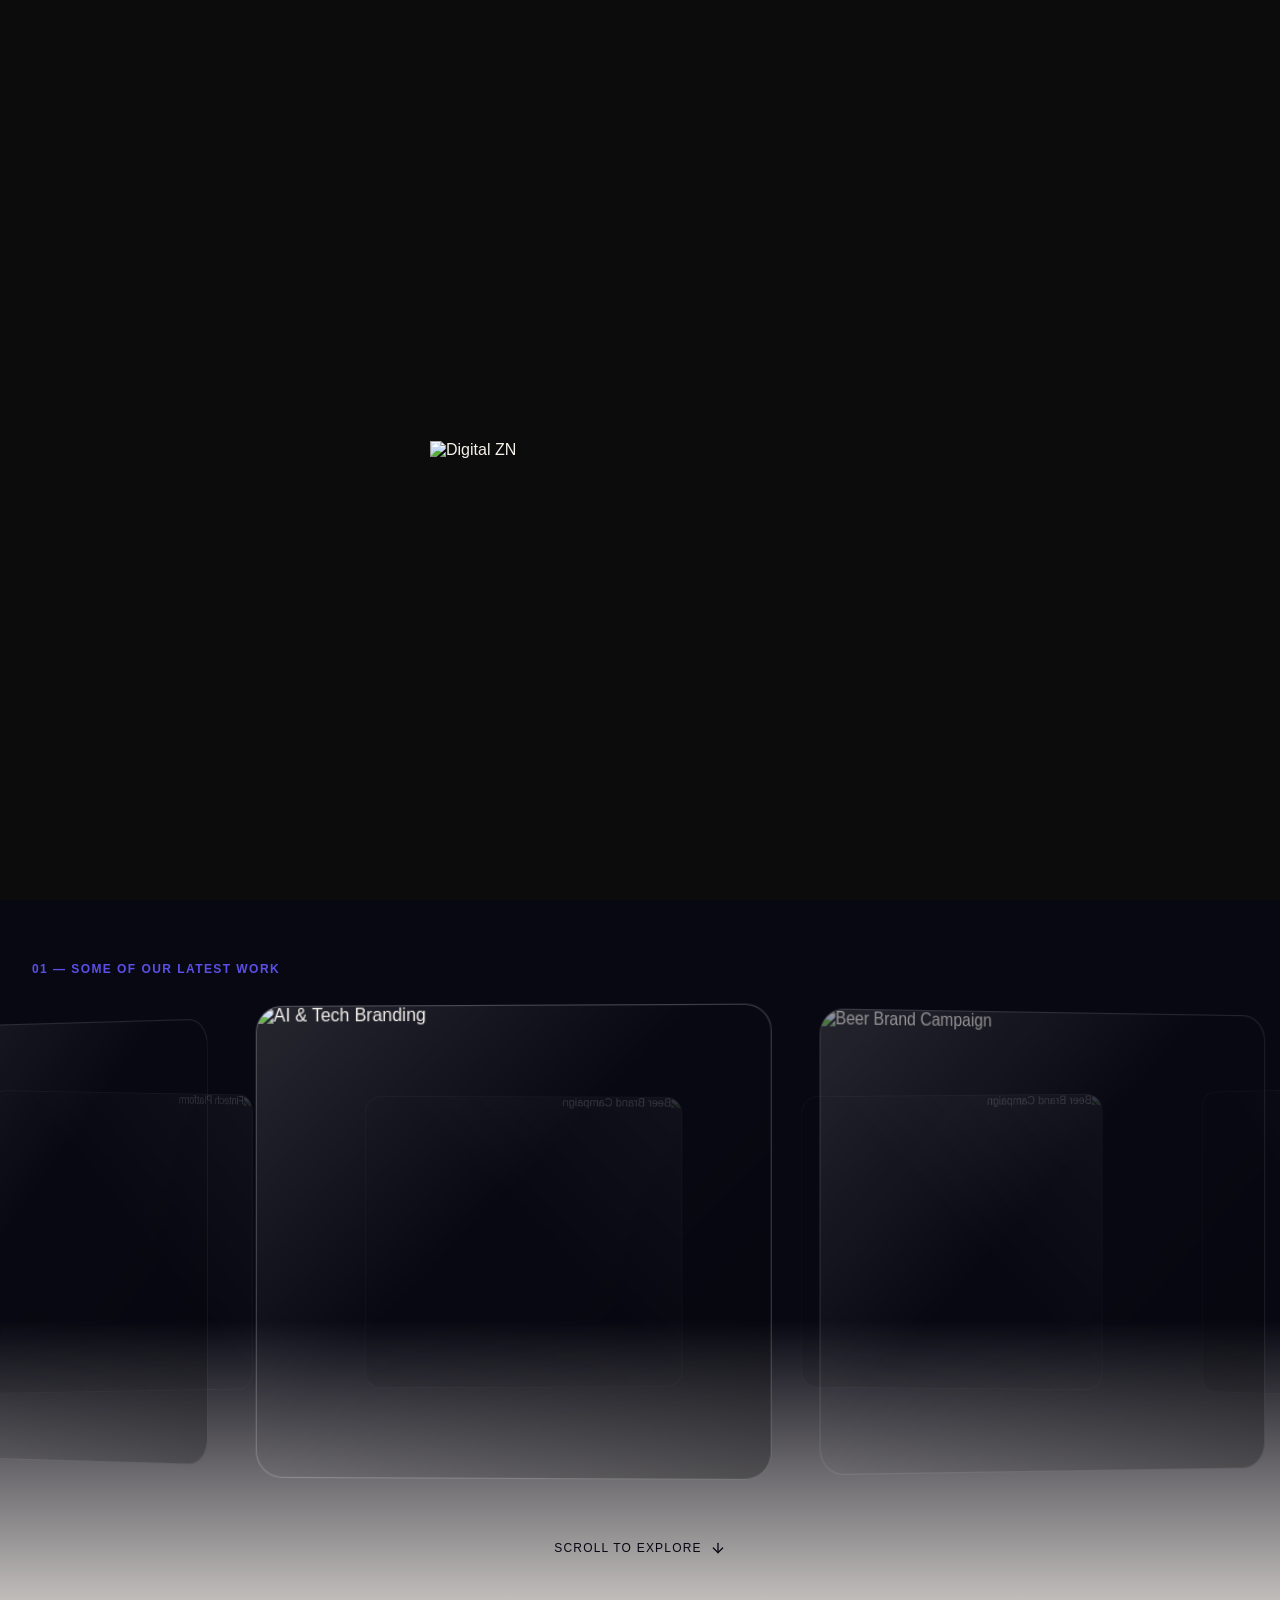
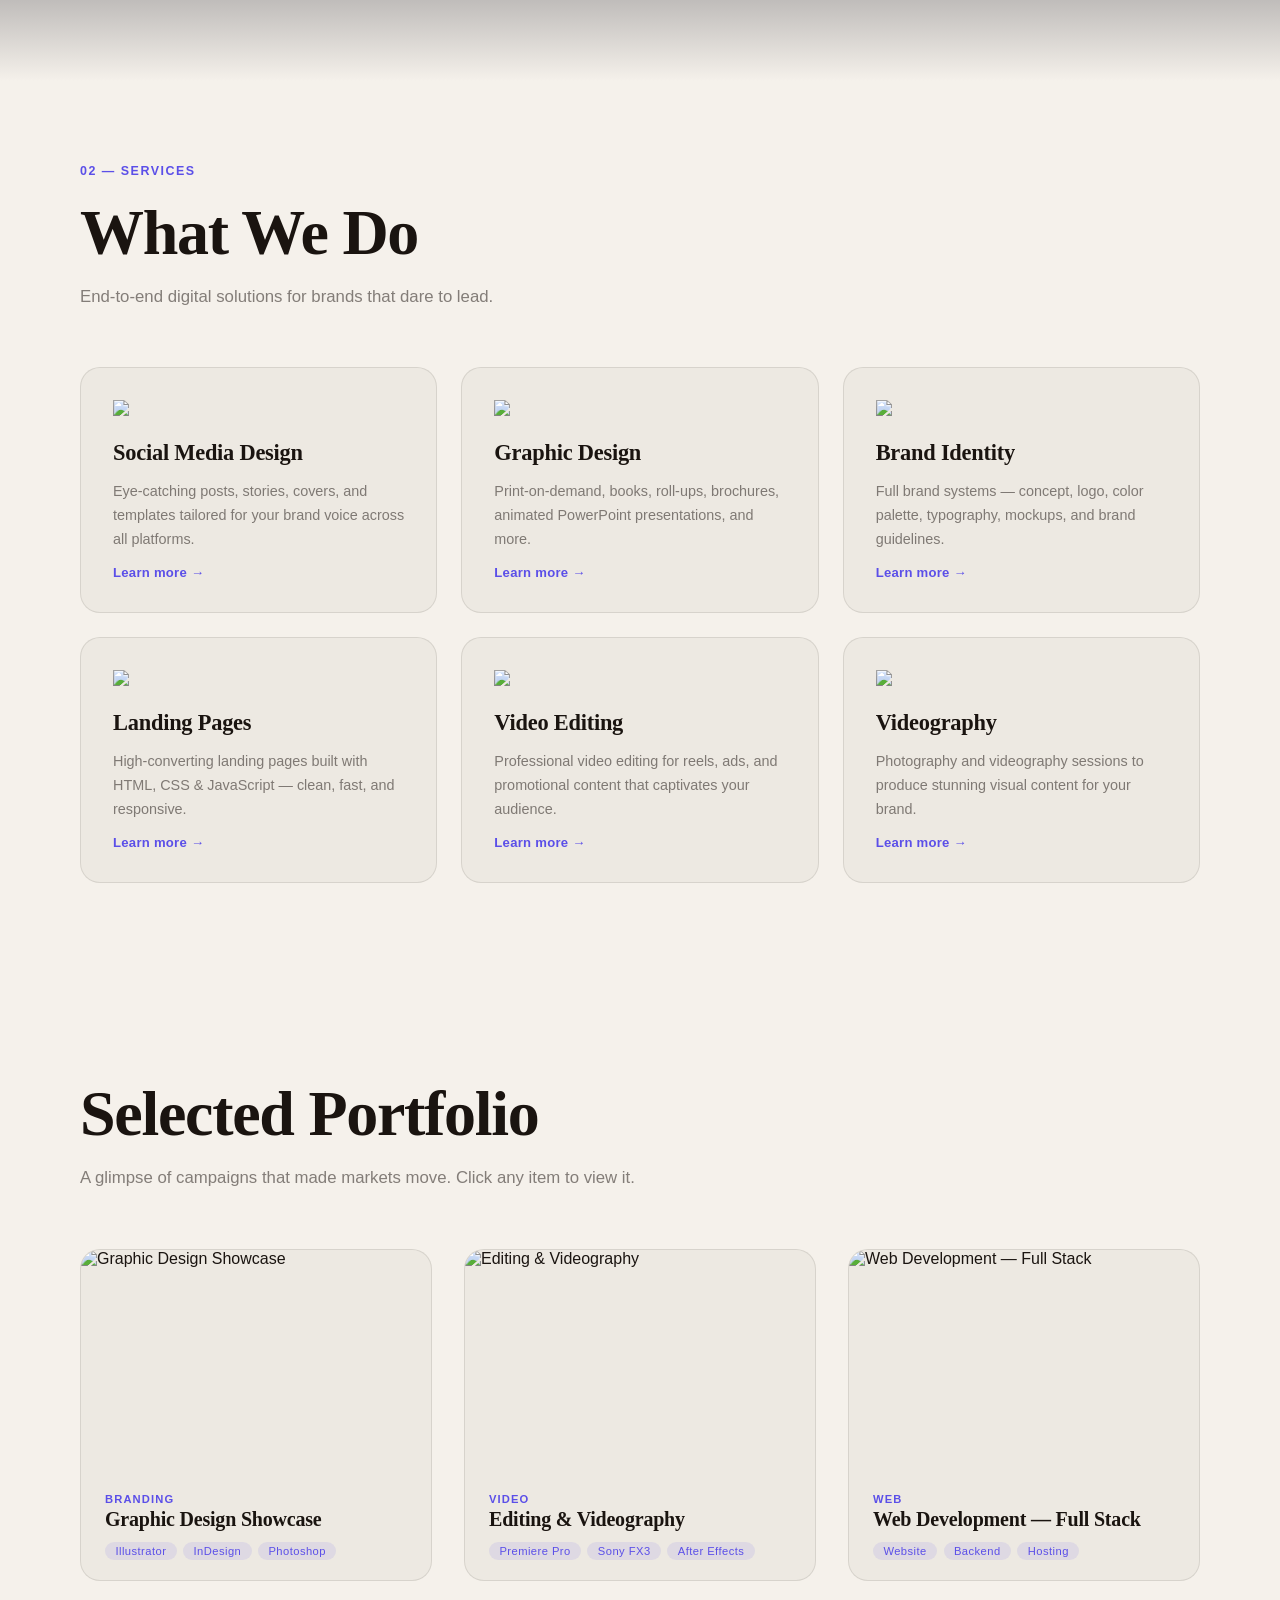
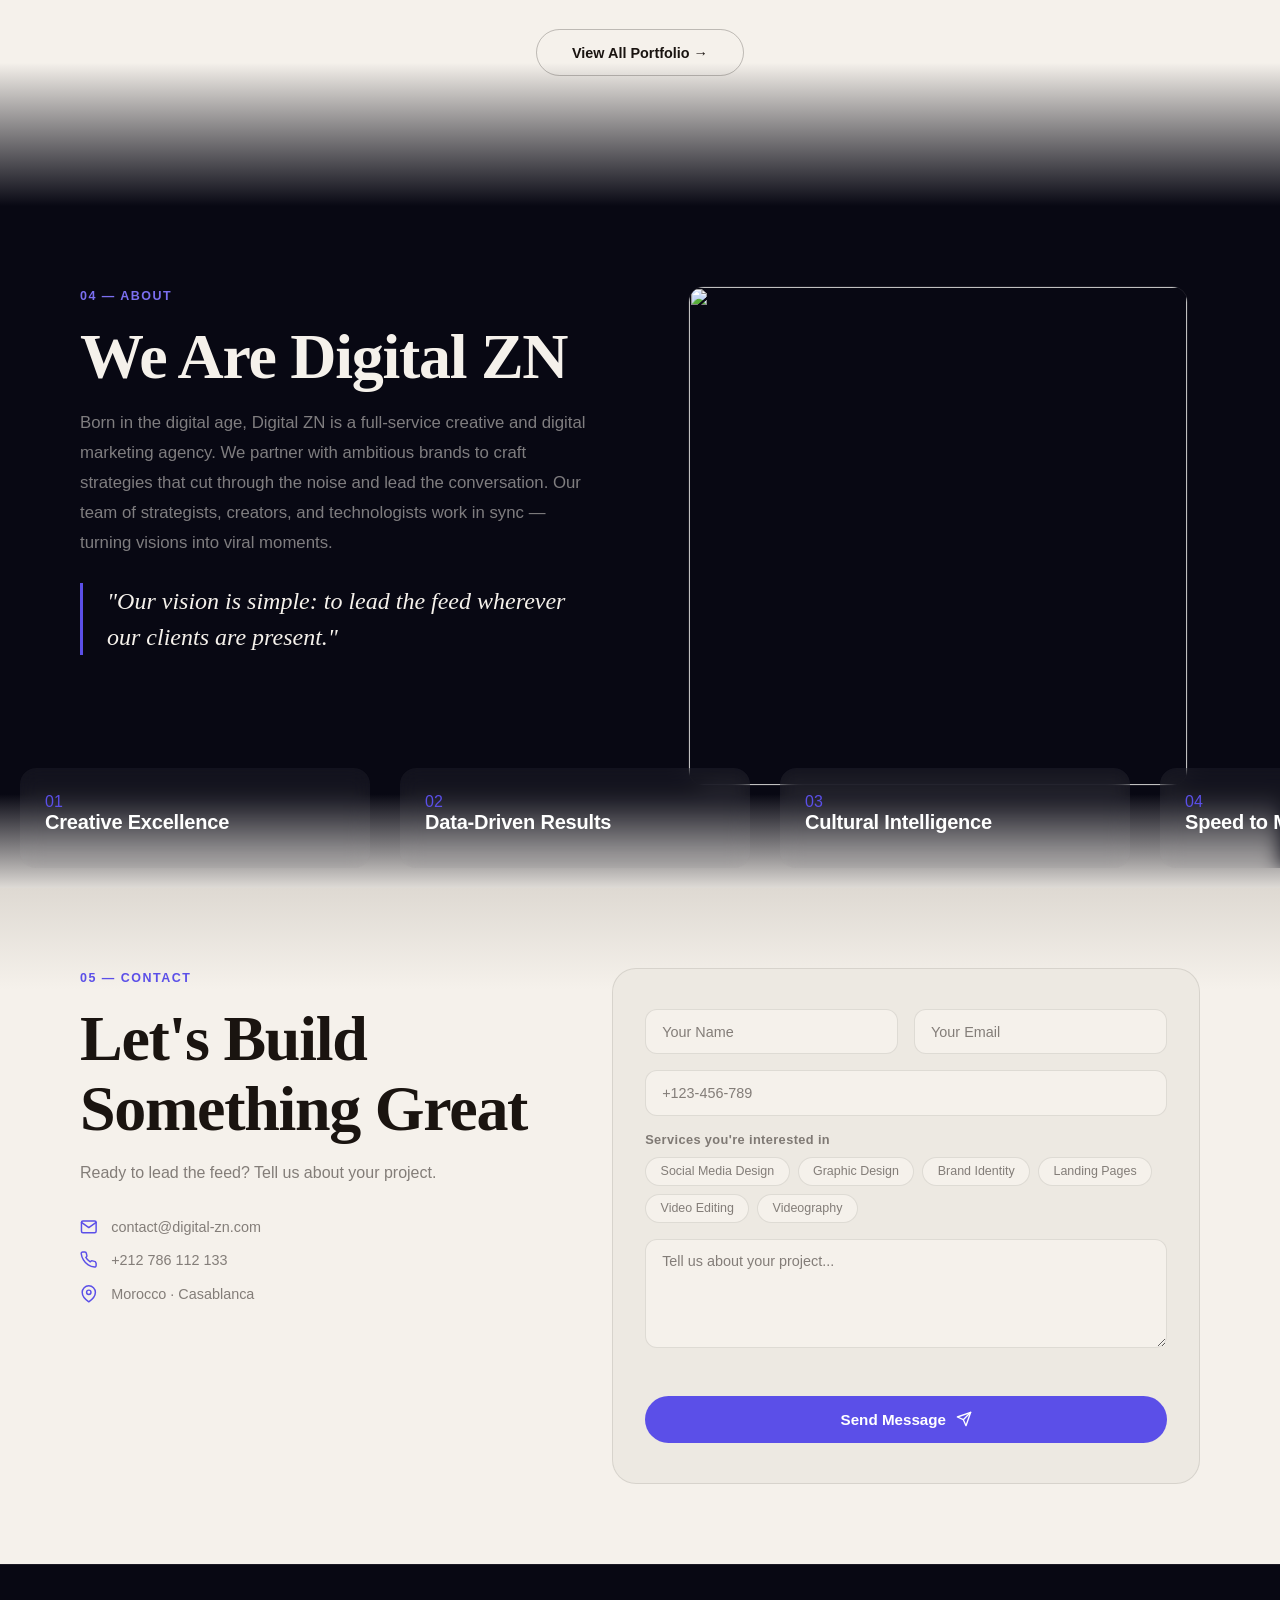
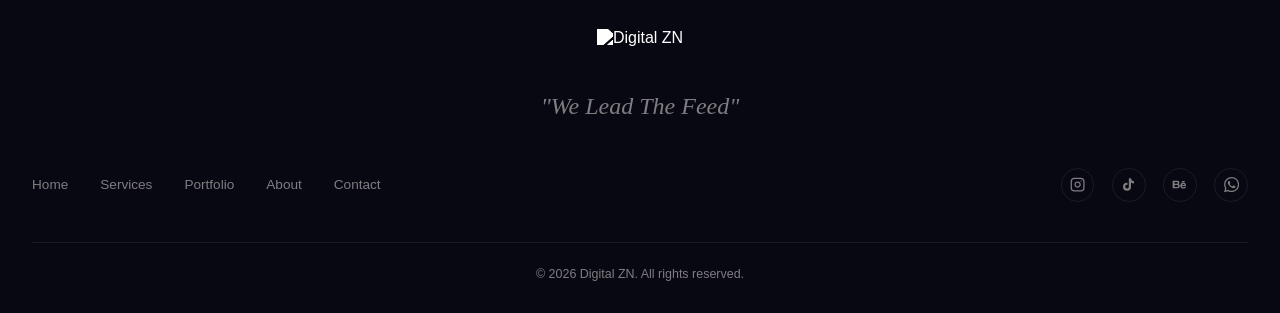
==== old/index.html @ e55b8781 "updateeeeeeeeeeeeeeeeee" ====
<!DOCTYPE html>
<html lang="en" data-theme="dark" dir="ltr">

<head>
  <meta charset="UTF-8" />
  <meta
http-equiv="Content-Security-Policy"
content="
default-src 'self';
img-src 'self' https: data:;
media-src 'self';
style-src 'self' https://fonts.googleapis.com 'unsafe-inline';
font-src 'self' https://fonts.gstatic.com;
script-src 'self' 'unsafe-inline';
connect-src
    'self'
    https://digitalzn-production.up.railway.app
    https://www.digital-zn.com
    https://digital-zn.com
    http://localhost:3000
    http://127.0.0.1:3000;
frame-ancestors 'none';
base-uri 'self';
form-action 'self';
">
  <meta name="viewport" content="width=device-width, initial-scale=1.0" />
  <title>Digital ZN — Digital Marketing Agency</title>
  <meta name="description"
    content="Digital ZN is a full-service digital marketing agency. We craft bold digital experiences that dominate markets and build legacies." />
  <meta property="og:title" content="Digital ZN" />
  <meta property="og:description" content="Digital excellence meets creative power." />
  <link rel="stylesheet" href="style.css" />
  <link rel="preconnect" href="https://fonts.googleapis.com" />
  <link rel="icon" type="image/png" href="assets/logo.png" />
  <link rel="preconnect" href="https://fonts.gstatic.com" crossorigin />
 
</head>
<body>

  <!-- INTRO OVERLAY -->
  <div id="intro-overlay" aria-hidden="true">
    <div class="intro-inner">
      <img src="assets/intro-logo.gif" alt="Digital ZN" class="intro-gif" />
    </div>
  </div>

  <!-- CURSOR GLOW -->
  <div id="cursor-glow" aria-hidden="true"></div>

  <!-- NAVIGATION -->
  <nav class="nav" id="mainNav">
    <div class="nav-inner">
      <a href="#home" class="nav-logo" aria-label="Digital ZN Home">
        <img src="assets/logo.png" alt="Digital ZN" class="nav-logo-img" />
      </a>
      <div class="nav-links" id="navLinks">
        <a href="#home" data-i18n="nav_home" class="nav-link active">Home</a>
        <a href="#services" data-i18n="nav_services" class="nav-link">Services</a>
        <a href="#portfolio" data-i18n="nav_portfolio" class="nav-link">Portfolio</a>
        <a href="#about" data-i18n="nav_about" class="nav-link">About</a>
      </div>
      <div class="nav-controls">
        <div class="lang-switcher" role="group" aria-label="Language">
          <button class="lang-btn active" data-lang="en">EN</button>
          <button class="lang-btn" data-lang="ar">AR</button>
          <button class="lang-btn" data-lang="fr">FR</button>
        </div>
        <a href="#contact" class="nav-cta" data-i18n="nav_cta">Contact</a>
        <button class="hamburger" id="hamburger" aria-label="Open menu">
          <span></span><span></span><span></span>
        </button>
      </div>
    </div>
    <div class="mobile-menu" id="mobileMenu">
      <a href="#home" data-i18n="nav_home" class="mobile-link">Home</a>
      <a href="#services" data-i18n="nav_services" class="mobile-link">Services</a>
      <a href="#portfolio" data-i18n="nav_portfolio" class="mobile-link">Portfolio</a>
      <a href="#about" data-i18n="nav_about" class="mobile-link">About</a>
      <a href="#contact" data-i18n="nav_cta" class="mobile-link mobile-link--cta">Contact</a>
    </div>
  </nav>

  <!-- HERO — WE LEAD THE FEED -->

  <section id="hero" class="section-hero">
    <div class="hero-inner">
      <h1 class="hero-title reveal-up">
        <span data-i18n="hero_t1">WE LEAD</span>
        <em data-i18n="hero_t2">THE FEED</em>
      </h1>
      <p class="hero-sub reveal-up" data-i18n="hero_sub">Creative digital agency based in Morocco. We design, build, and
        film for brands that want to stand out.</p>
      <div class="hero-cta reveal-up">
        <a href="#contact" class="btn-primary" data-i18n="hero_cta1">Start Your Journey</a>
        <a href="#portfolio" class="btn-ghost" data-i18n="hero_cta2">See Our Portfolio</a>
      </div>
    </div>
  </section>

  <!-- SECTION 01 — SHOWCASE (3D Carousel) -->
  <section id="home" class="section-showcase">
    <div class="showcase-label reveal-up" data-i18n="showcase_label">
      <span>01 — Some of our latest work</span>
    </div>
    <div class="carousel-wrapper" id="carouselWrapper">
      <div class="carousel-scene" id="carouselScene"></div>
    </div>
    <div class="scroll-hint reveal-up">
      <span data-i18n="scroll_hint">Scroll to explore</span>
      <svg viewBox="0 0 24 24" fill="none" stroke="currentColor" stroke-width="2" stroke-linecap="round">
        <line x1="12" y1="5" x2="12" y2="19" />
        <polyline points="19 12 12 19 5 12" />
      </svg>
    </div>
  </section>
  <!-- SECTION 02 — SERVICES -->
  <section id="services" class="section-services section-cream">
    <div class="section-inner">
      <div class="section-header">
        <span class="section-label reveal-up" data-i18n="srv_label">02 — Services</span>
        <h2 class="section-title reveal-up" data-i18n="srv_title">What We Do</h2>
        <p class="section-sub reveal-up" data-i18n="srv_sub">End-to-end digital solutions for brands that dare to lead.
        </p>
      </div>
      <div class="services-grid">
        <div class="service-card reveal-up">
          <div class="service-icon"><img src="assets\icons\socual.png"></div>
          <h3 class="service-name" data-i18n="srv1_name">Social Media Design</h3>
          <p class="service-desc" data-i18n="srv1_desc">Eye-catching posts, stories, covers, and templates tailored for
            your brand voice across all platforms.</p>
          <a href="#contact" class="service-link" data-i18n="srv_link">Learn more →</a>
        </div>
        <div class="service-card reveal-up">
          <div class="service-icon"><img src="assets\icons\graphic-01.png"></div>
          <h3 class="service-name" data-i18n="srv2_name">Graphic Design</h3>
          <p class="service-desc" data-i18n="srv2_desc">Print-on-demand, books, roll-ups, brochures, animated PowerPoint
            presentations, and more.</p>
          <a href="#contact" class="service-link" data-i18n="srv_link">Learn more →</a>
        </div>
        <div class="service-card reveal-up">
          <div class="service-icon"><img src="assets\icons\diam-01.png"></div>
          <h3 class="service-name" data-i18n="srv3_name">Brand Identity</h3>
          <p class="service-desc" data-i18n="srv3_desc">Full brand systems — concept, logo, color palette, typography,
            mockups, and brand guidelines.</p>
          <a href="#contact" class="service-link" data-i18n="srv_link">Learn more →</a>
        </div>
        <div class="service-card reveal-up">
          <div class="service-icon"><img src="assets\icons\web-01.png"></div>
          <h3 class="service-name" data-i18n="srv4_name">Landing Pages</h3>
          <p class="service-desc" data-i18n="srv4_desc">High-converting landing pages built with HTML, CSS & JavaScript
            — clean, fast, and responsive.</p>
          <a href="#contact" class="service-link" data-i18n="srv_link">Learn more →</a>
        </div>
        <div class="service-card reveal-up">
          <div class="service-icon"><img src="assets\icons\play-01.png"></div>
          <h3 class="service-name" data-i18n="srv5_name">Video Editing</h3>
          <p class="service-desc" data-i18n="srv5_desc">Professional video editing for reels, ads, and promotional
            content that captivates your audience.</p>
          <a href="#contact" class="service-link" data-i18n="srv_link">Learn more →</a>
        </div>
        <div class="service-card reveal-up">
          <div class="service-icon"><img src="assets\icons\Untitled-1-01.png"></div>
          <h3 class="service-name" data-i18n="srv6_name">Videography</h3>
          <p class="service-desc" data-i18n="srv6_desc">Photography and videography sessions to produce stunning visual
            content for your brand.</p>
          <a href="#contact" class="service-link" data-i18n="srv_link">Learn more →</a>
        </div>
      </div>
    </div>
  </section>

  <!-- SECTION 03 — PORTFOLIO -->
  <section id="portfolio" class="section-portfolio section-cream">
    <div class="section-inner">
      <div class="section-header">
        <span class="section-label reveal-up" data-i18n="pf_label">03 — Portfolio</span>
        <h2 class="section-title reveal-up" data-i18n="pf_title">Selected Portfolio</h2>
        <p class="section-sub reveal-up" data-i18n="pf_sub">A glimpse of campaigns that made markets move.</p>
      </div>
      <div class="portfolio-grid">
        <div class="portfolio-card reveal-up">
          <div class="portfolio-img-wrap">
            <img src="assets/portfolio-brand.png" alt="Graphic Design Showcase" loading="lazy" />
            <div class="portfolio-overlay">
              <span class="portfolio-view" data-i18n="pf_view">View project</span>
              <svg viewBox="0 0 24 24" fill="none" stroke="currentColor" stroke-width="2">
                <path d="M7 17L17 7M17 7H7M17 7v10" />
              </svg>
            </div>
          </div>
          <div class="portfolio-meta">
            <div>
              <span class="portfolio-cat" data-i18n="pf1_cat">Branding</span>
              <h3 class="portfolio-name" data-i18n="pf1_name">Graphic Design Showcase</h3>
            </div>
            <div class="portfolio-tags"><span>Illustrator</span><span>InDesign</span><span>Photoshop</span></div>
          </div>
        </div>
        <div class="portfolio-card reveal-up">
          <div class="portfolio-img-wrap">
            <img src="assets/portfolio-landing.png" alt="Editing & Videography" loading="lazy" />
            <div class="portfolio-overlay">
              <span class="portfolio-view" data-i18n="pf_view">View project</span>
              <svg viewBox="0 0 24 24" fill="none" stroke="currentColor" stroke-width="2">
                <path d="M7 17L17 7M17 7H7M17 7v10" />
              </svg>
            </div>
          </div>
          <div class="portfolio-meta">
            <div>
              <span class="portfolio-cat" data-i18n="pf2_cat">Video</span>
              <h3 class="portfolio-name" data-i18n="pf2_name">Editing &amp; Videography</h3>
            </div>
            <div class="portfolio-tags"><span>Premiere Pro</span><span>Sony FX3</span><span>After Effects</span></div>
          </div>
        </div>
        <div class="portfolio-card reveal-up">
          <div class="portfolio-img-wrap">
            <img src="assets/portfolio-web.png" alt="Web Development — Full Stack" loading="lazy" />
            <div class="portfolio-overlay">
              <span class="portfolio-view" data-i18n="pf_view">View project</span>
              <svg viewBox="0 0 24 24" fill="none" stroke="currentColor" stroke-width="2">
                <path d="M7 17L17 7M17 7H7M17 7v10" />
              </svg>
            </div>
          </div>
          <div class="portfolio-meta">
            <div>
              <span class="portfolio-cat" data-i18n="pf3_cat">Web</span>
              <h3 class="portfolio-name" data-i18n="pf3_name">Web Development — Full Stack</h3>
            </div>
            <div class="portfolio-tags"><span>Website</span><span>Backend</span><span>Hosting</span></div>
          </div>
        </div>
      </div>
      <div class="portfolio-cta reveal-up">
        <a href="#contact" class="btn-outline" data-i18n="pf_all">View All Portfolio →</a>
      </div>
    </div>
  </section>

  <!-- SECTION 04 — ABOUT -->
  <section id="about" class="section-about section-dark">
    <div class="section-inner">
      
      <div class="about-grid">
        <div class="about-left">
          <span class="section-label section-label--light reveal-up" data-i18n="ab_label">04 — About</span>
          <h2 class="section-title section-title--light reveal-up" data-i18n="ab_title">We Are Digital ZN</h2>
          <p class="about-body reveal-up" data-i18n="ab_body">Born in the digital age, Digital ZN is a full-service
            creative and digital marketing agency. We partner with ambitious brands to craft strategies that cut through
            the noise and lead the conversation. Our team of strategists, creators, and technologists work in sync —
            turning visions into viral moments.</p>
          <blockquote class="about-quote reveal-up" data-i18n="ab_quote">"Our vision is simple: to lead the feed
            wherever our clients are present."</blockquote>
        </div>
        
        <div class="about-right">
          <div class="about-visual reveal-up">
            <img src="assets\sehsucht.gif" aria-hidden="false" class="about-gif" />
          </div>
  </section>
      <div class="slider-track">

      <!-- Original Cards -->

      <div class="card">
        <div>
          <span class="pillar-num">01</span>
          <h3>Creative Excellence</h3>
        </div>
      </div>

      <div class="card">
        <div>
          <span class="pillar-num">02</span>
          <h3>Data-Driven Results</h3>
        </div>
      </div>

      <div class="card">
        <div>
          <span class="pillar-num">03</span>
          <h3>Cultural Intelligence</h3>
        </div>
      </div>

      <div class="card">
        <div>
          <span class="pillar-num">04</span>
          <h3>Speed to Market</h3>
        </div>
      </div>

      <!-- Duplicate -->
      <div class="card">
        <div>
          <span class="pillar-num">05</span>
          <h3>Transparent Partnership</h3>
        </div>
      </div>

      <div class="card">
        <div>
          <span class="pillar-num">06</span>
          <h3>Measurable ROI</h3>
        </div>
      </div>

      <div class="card">
        <div>
          <span class="pillar-num">01</span>
          <h3>Creative Excellence</h3>
        </div>
      </div>

      <div class="card">
        <div>
          <span class="pillar-num">02</span>
          <h3>Data-Driven Results</h3>
        </div>
      </div>

    </div>

  <!-- SECTION 05 — CONTACT -->
  <section id="contact" class="section-contact section-cream">
    <div class="section-inner">
      <div class="contact-grid">
        <div class="contact-info">
          <span class="section-label reveal-up" data-i18n="ct_label">05 — Contact</span>
          <h2 class="section-title reveal-up" data-i18n="ct_title">Let's Build Something Great</h2>
          <p class="contact-sub reveal-up" data-i18n="ct_sub">Ready to lead the feed? Tell us about your project.</p>
          <div class="contact-details reveal-up">
            <a href="mailto:contact@digital-zn.com" class="contact-detail">
              <svg viewBox="0 0 24 24" fill="none" stroke="currentColor" stroke-width="2" stroke-linecap="round"
                stroke-linejoin="round">
                <path d="M4 4h16c1.1 0 2 .9 2 2v12c0 1.1-.9 2-2 2H4c-1.1 0-2-.9-2-2V6c0-1.1.9-2 2-2z" />
                <polyline points="22,6 12,13 2,6" />
              </svg>
              <span>contact@digital-zn.com</span>
            </a>
            <a href="tel:+212786112133" class="contact-detail">
              <svg viewBox="0 0 24 24" fill="none" stroke="currentColor" stroke-width="2" stroke-linecap="round"
                stroke-linejoin="round">
                <path
                  d="M22 16.92v3a2 2 0 0 1-2.18 2 19.79 19.79 0 0 1-8.63-3.07A19.5 19.5 0 0 1 4.69 12 19.79 19.79 0 0 1 1.61 3.42 2 2 0 0 1 3.6 1.25h3a2 2 0 0 1 2 1.72 12.84 12.84 0 0 0 .7 2.81 2 2 0 0 1-.45 2.11L7.91 8.81a16 16 0 0 0 6 6l.9-.9a2 2 0 0 1 2.11-.45 12.84 12.84 0 0 0 2.81.7A2 2 0 0 1 21.5 16z" />
              </svg>
              <span>+212 786 112 133</span>
            </a>
            <div class="contact-detail">
              <svg viewBox="0 0 24 24" fill="none" stroke="currentColor" stroke-width="2" stroke-linecap="round"
                stroke-linejoin="round">
                <path d="M21 10c0 7-9 13-9 13S3 17 3 10a9 9 0 0 1 18 0z" />
                <circle cx="12" cy="10" r="3" />
              </svg>
              <span>Morocco · Casablanca</span>
            </div>
          </div>
          <a href="https://wa.me/212786112133" target="_blank" rel="noopener" class="whatsapp-btn reveal-up">
            <svg viewBox="0 0 24 24" fill="currentColor">
              <path
                d="M17.472 14.382c-.297-.149-1.758-.867-2.03-.967-.273-.099-.471-.148-.67.15-.197.297-.767.966-.94 1.164-.173.199-.347.223-.644.075-.297-.15-1.255-.463-2.39-1.475-.883-.788-1.48-1.761-1.653-2.059-.173-.297-.018-.458.13-.606.134-.133.298-.347.446-.52.149-.174.198-.298.298-.497.099-.198.05-.371-.025-.52-.075-.149-.669-1.612-.916-2.207-.242-.579-.487-.5-.669-.51-.173-.008-.371-.01-.57-.01-.198 0-.52.074-.792.372-.272.297-1.04 1.016-1.04 2.479 0 1.462 1.065 2.875 1.213 3.074.149.198 2.096 3.2 5.077 4.487.709.306 1.262.489 1.694.625.712.227 1.36.195 1.871.118.571-.085 1.758-.719 2.006-1.413.248-.694.248-1.289.173-1.413-.074-.124-.272-.198-.57-.347m-5.421 7.403h-.004a9.87 9.87 0 0 1-5.031-1.378l-.361-.214-3.741.982.998-3.648-.235-.374a9.86 9.86 0 0 1-1.51-5.26c.001-5.45 4.436-9.884 9.888-9.884 2.64 0 5.122 1.03 6.988 2.898a9.825 9.825 0 0 1 2.893 6.994c-.003 5.45-4.437 9.884-9.885 9.884m8.413-18.297A11.815 11.815 0 0 0 12.05 0C5.495 0 .16 5.335.157 11.892c0 2.096.547 4.142 1.588 5.945L.057 24l6.305-1.654a11.882 11.882 0 0 0 5.683 1.448h.005c6.554 0 11.89-5.335 11.893-11.893a11.821 11.821 0 0 0-3.48-8.413Z" />
            </svg>
            <span data-i18n="ct_wa">Chat on WhatsApp</span>
          </a>
        </div>
        <div class="contact-form-wrap reveal-up">
          <form class="contact-form" id="contactForm" novalidate>
            <div class="form-row">
              <div class="form-group">
                <input type="text" name="name" id="fieldName" autocomplete="name" required data-i18n-ph="form_name"
                  placeholder="Your Name" />
              </div>
              <div class="form-group">
                <input type="email" name="email" id="fieldEmail" autocomplete="email" required data-i18n-ph="form_email"
                  placeholder="Your Email" />
              </div>
            </div>
            <div class="form-group">
              <input type="tel" name="phone" id="fieldPhone" autocomplete="tel" data-i18n-ph="form_phone"
                placeholder="+123-456-789" />
            </div>
            <div class="form-group">
              <label class="form-label" data-i18n="form_services">Services you're interested in</label>
              <div class="service-chips" id="serviceChips">
                <button type="button" class="chip" data-val="Social Media Design" data-i18n-chip="srv1_name">Social
                  Media Design</button>
                <button type="button" class="chip" data-val="Graphic Design" data-i18n-chip="srv2_name">Graphic
                  Design</button>
                <button type="button" class="chip" data-val="Brand Identity" data-i18n-chip="srv3_name">Brand
                  Identity</button>
                <button type="button" class="chip" data-val="Landing Pages" data-i18n-chip="srv4_name">Landing
                  Pages</button>
                <button type="button" class="chip" data-val="Video Editing" data-i18n-chip="srv5_name">Video
                  Editing</button>
                <button type="button" class="chip" data-val="Videography"
                  data-i18n-chip="srv6_name">Videography</button>
              </div>
            </div>
            <div class="form-group">
              <textarea name="message" id="fieldMessage" rows="5" required data-i18n-ph="form_msg"
                placeholder="Tell us about your project..."></textarea>
            </div>
            <div class="form-error" id="formError" aria-live="polite"></div>
            <button type="submit" class="btn-submit" id="submitBtn">
              <span id="submitLabel" data-i18n="form_send">Send Message</span>
              <svg viewBox="0 0 24 24" fill="none" stroke="currentColor" stroke-width="2" stroke-linecap="round"
                stroke-linejoin="round">
                <line x1="22" y1="2" x2="11" y2="13" />
                <polygon points="22 2 15 22 11 13 2 9 22 2" />
              </svg>
            </button>
          </form>
          <div class="form-success" id="formSuccess" style="display:none">
            <svg viewBox="0 0 24 24" fill="none" stroke="currentColor" stroke-width="2">
              <polyline points="20 6 9 17 4 12" />
            </svg>
            <h3 data-i18n="success_title">Message Sent!</h3>
            <p data-i18n="success_msg">We'll get back to you within 24 hours.</p>
          </div>
        </div>
      </div>
    </div>
  </section>

  <!-- FOOTER -->
  <footer class="footer section-dark">
    <div class="footer-inner">
      <div class="footer-top">
        <a href="#home" class="footer-logo">
          <img src="assets/logo.png" alt="Digital ZN" />
        </a>
        <p class="footer-tagline" data-i18n="footer_tagline">"We Lead The Feed"</p>
      </div>
      <div class="footer-mid">
        <nav class="footer-links" aria-label="Footer navigation">
          <a href="#home" data-i18n="nav_home">Home</a>
          <a href="#services" data-i18n="nav_services">Services</a>
          <a href="#portfolio" data-i18n="nav_portfolio">Portfolio</a>
          <a href="#about" data-i18n="nav_about">About</a>
          <a href="#contact" data-i18n="nav_cta">Contact</a>
        </nav>
        <div class="footer-social">
          <a href="https://www.instagram.com/digital_ma_zn/" target="_blank" rel="noopener" aria-label="Instagram">
            <svg viewBox="0 0 24 24" fill="none" stroke="currentColor" stroke-width="2" stroke-linecap="round"
              stroke-linejoin="round">
              <rect x="2" y="2" width="20" height="20" rx="5" ry="5" />
              <path d="M16 11.37A4 4 0 1 1 12.63 8 4 4 0 0 1 16 11.37z" />
              <line x1="17.5" y1="6.5" x2="17.51" y2="6.5" />
            </svg>
          </a>
          <a href="#" target="_blank" rel="noopener" aria-label="TikTok">
            <svg viewBox="0 0 24 24" fill="currentColor">
              <path
                d="M19.59 6.69a4.83 4.83 0 0 1-3.77-4.25V2h-3.45v13.67a2.89 2.89 0 0 1-2.88 2.5 2.89 2.89 0 0 1-2.89-2.89 2.89 2.89 0 0 1 2.89-2.89c.28 0 .54.04.79.1V9.01a6.33 6.33 0 0 0-.79-.05 6.34 6.34 0 0 0-6.34 6.34 6.34 6.34 0 0 0 6.34 6.34 6.34 6.34 0 0 0 6.33-6.34V8.69a8.18 8.18 0 0 0 4.78 1.52V6.76a4.85 4.85 0 0 1-1.01-.07z" />
            </svg>
          </a>
          <a href="#" target="_blank" rel="noopener" aria-label="Behance">
            <svg viewBox="0 0 24 24" fill="currentColor">
              <path
                d="M7.803 5.731c.589 0 1.119.051 1.605.155.483.103.895.273 1.243.508.343.235.611.547.804.939.187.387.28.858.28 1.405 0 .602-.136 1.106-.41 1.506-.27.4-.677.733-1.215.994.729.21 1.273.578 1.637 1.108.359.525.543 1.155.543 1.887 0 .602-.12 1.125-.358 1.566-.237.44-.559.803-.966 1.089-.405.283-.876.492-1.405.631-.527.135-1.075.205-1.638.205H1V5.731h6.803zm-.351 4.972c.48 0 .878-.114 1.192-.344.31-.229.466-.583.466-1.057 0-.271-.051-.497-.148-.68-.099-.184-.235-.332-.408-.443-.168-.11-.365-.188-.589-.235-.223-.044-.459-.068-.705-.068H3.986v2.827h3.466zm.162 5.239c.267 0 .519-.026.756-.077.238-.05.449-.132.633-.252.183-.118.329-.277.437-.475.107-.194.162-.447.162-.754 0-.598-.169-1.03-.508-1.297-.337-.264-.782-.397-1.334-.397H3.986v3.252h3.628zm8.889-.117c.35.34.854.512 1.514.512.47 0 .876-.117 1.215-.354.338-.235.547-.488.625-.752h2.219c-.355 1.105-.9 1.896-1.636 2.375-.736.477-1.627.716-2.677.716-.726 0-1.381-.114-1.963-.346-.58-.231-1.075-.556-1.483-.977-.405-.42-.716-.921-.931-1.504-.214-.583-.322-1.224-.322-1.921 0-.676.11-1.306.33-1.889.218-.583.533-1.086.941-1.513.408-.424.896-.757 1.467-.996.569-.238 1.198-.357 1.888-.357.772 0 1.447.148 2.027.446.578.297 1.054.699 1.428 1.2.372.499.639 1.073.797 1.716.16.643.213 1.319.155 2.028h-6.62c.033.743.268 1.29.618 1.629l.188.187zm2.77-4.412c-.278-.308-.697-.462-1.26-.462-.369 0-.675.063-.913.189-.239.126-.432.281-.58.462-.146.18-.249.373-.308.576-.059.2-.095.387-.109.556h3.76c-.09-.568-.312-.999-.59-1.321zM15.5 6.5h4.5v1.25h-4.5V6.5z" />
            </svg>
          </a>
          <a href="https://wa.me/212786112133" target="_blank" rel="noopener" aria-label="WhatsApp">
            <svg viewBox="0 0 24 24" fill="currentColor">
              <path
                d="M17.472 14.382c-.297-.149-1.758-.867-2.03-.967-.273-.099-.471-.148-.67.15-.197.297-.767.966-.94 1.164-.173.199-.347.223-.644.075-.297-.15-1.255-.463-2.39-1.475-.883-.788-1.48-1.761-1.653-2.059-.173-.297-.018-.458.13-.606.134-.133.298-.347.446-.52.149-.174.198-.298.298-.497.099-.198.05-.371-.025-.52-.075-.149-.669-1.612-.916-2.207-.242-.579-.487-.5-.669-.51-.173-.008-.371-.01-.57-.01-.198 0-.52.074-.792.372-.272.297-1.04 1.016-1.04 2.479 0 1.462 1.065 2.875 1.213 3.074.149.198 2.096 3.2 5.077 4.487.709.306 1.262.489 1.694.625.712.227 1.36.195 1.871.118.571-.085 1.758-.719 2.006-1.413.248-.694.248-1.289.173-1.413-.074-.124-.272-.198-.57-.347m-5.421 7.403h-.004a9.87 9.87 0 0 1-5.031-1.378l-.361-.214-3.741.982.998-3.648-.235-.374a9.86 9.86 0 0 1-1.51-5.26c.001-5.45 4.436-9.884 9.888-9.884 2.64 0 5.122 1.03 6.988 2.898a9.825 9.825 0 0 1 2.893 6.994c-.003 5.45-4.437 9.884-9.885 9.884m8.413-18.297A11.815 11.815 0 0 0 12.05 0C5.495 0 .16 5.335.157 11.892c0 2.096.547 4.142 1.588 5.945L.057 24l6.305-1.654a11.882 11.882 0 0 0 5.683 1.448h.005c6.554 0 11.89-5.335 11.893-11.893a11.821 11.821 0 0 0-3.48-8.413Z" />
            </svg>
          </a>
        </div>
      </div>
      <div class="footer-bottom">
        <p>&copy; <span id="year"></span> Digital ZN. <span data-i18n="footer_copy">All rights reserved.</span></p>
      </div>
    </div>
  </footer>

  <script src="script.js"></script>
</body>

</html>
---- old/style.css ----
/* ============================================
   CSS CUSTOM PROPERTIES — THEME TOKENS
============================================ */
:root {
  --dark-bg:        #0e0d1a;
  --dark-surface:   #111111;
  --dark-surface-2: #1A1A1A;
  --dark-border:    rgba(245,241,235,0.08);
  --dark-border-h:  rgba(245,241,235,0.2);
  --fg-dark:        #F5F1EB;
  --fg-dark-muted:  rgba(245,241,235,0.5);
  --cream-bg:       #F5F1EB;
  --cream-2:        rgb(237, 233, 226);
  --cream-border:   rgba(26,20,16,0.1);
  --fg-light:       #1A1410;
  --fg-light-muted: rgba(26,20,16,0.52);
  --purple:         #5B4FE8;
  --purple-light:   #7B6FF0;
  --bg-dark-sec:    #080813;
  --bg-cream-sec:   #F5F1EB;
  --text-dark-sec:  #F5F1EB;
  --text-cream-sec: #1A1410;
  --font-heading: 'Jost', sans-serif;
}



/* ============================================
   RESET
============================================ */
* { box-sizing: border-box; } 
*, *::before, *::after { box-sizing: border-box; margin: 0; padding: 0; }
html { scroll-behavior: smooth; font-size: 16px; }
img, video { max-width: 100%; display: block; }
a { text-decoration: none; color: inherit; }
button { font-family: inherit; cursor: pointer; }

body {
  font-family: 'Jost', sans-serif;
  background: var(--bg-dark-sec);
  color: var(--fg-dark);
  overflow-x: hidden;
  -webkit-font-smoothing: antialiased;
  transition: background 0.45s, color 0.45s;
}
h1, h2, h3, h4 {
  font-family: 'Jost', sans-serif;
  font-weight: 800;   /* Jost's heaviest weight, closest to "Heavy" */
  letter-spacing: -0.01em;
}

/* RTL support */
[dir="rtl"] .nav-inner,
[dir="rtl"] .nav-links,
[dir="rtl"] .nav-controls { direction: rtl; }
[dir="rtl"] .hero-title,
[dir="rtl"] .hero-sub,
[dir="rtl"] .section-title,
[dir="rtl"] .section-sub,
[dir="rtl"] .about-body,
[dir="rtl"] .about-quote,
[dir="rtl"] .contact-info { text-align: right; }
[dir="rtl"] .hero-cta { justify-content: center; }
[dir="rtl"] .footer-links,
[dir="rtl"] .footer-social { flex-direction: row-reverse; }
[dir="rtl"] .contact-detail { flex-direction: row-reverse; }
[dir="rtl"] .about-quote {
  border-left: none;
  border-right: 3px solid var(--purple);
  padding-left: 0;
  padding-right: 1.5rem;
}
[dir="rtl"] .nav-link::after { left: auto; right: 0; left: 100%; }
[dir="rtl"] .nav-link:hover::after,
[dir="rtl"] .nav-link.active::after { left: 0; right: 0; }

/* ============================================
   INTRO OVERLAY
============================================ */
#intro-overlay {
  position: fixed; inset: 0; z-index: 9999;
  background: #0C0C0C;
  display: flex; align-items: center; justify-content: center;
  transition: opacity 0.7s ease, visibility 0.7s ease;
}
#intro-overlay.hidden { opacity: 0; visibility: hidden; pointer-events: none; }
.intro-inner { display: flex; align-items: center; justify-content: center; }
.intro-gif { width: min(420px, 80vw); height: auto; }

/* ============================================
   CURSOR GLOW
============================================ */
#cursor-glow {
  position: fixed; width: 400px; height: 400px; border-radius: 50%;
  background: radial-gradient(circle, rgba(91,79,232,0.12) 0%, transparent 70%);
  pointer-events: none; z-index: 0;
  transform: translate(-50%, -50%);
  mix-blend-mode: screen;
  transition: opacity 0.3s;
}

/* ============================================
   NAVIGATION
============================================ */

.nav {
  position: fixed; inset: 0 0 auto 0; z-index: 500;   /* was 2 — too low */
  width: 100%;                 /* explicit safeguard */
  padding: clamp(0.9rem, 2vw, 1.7rem) clamp(1.25rem, 5vw, 5rem);
}

/* Background layer only — blur, gradient, and mask live here,
   completely separate from the nav's actual content */
.nav::before {
  content: '';
  position: absolute; inset: 0;
  z-index: -1;
  pointer-events: none;
  opacity: 0;
  transition: opacity 0.5s ease-in-out;   /* the smooth blur "appearance" you asked for */
  background: linear-gradient(
    to bottom,
    #242431c2 60%,   /* stays solid for most of the section */
    #f5f1eb00 100%   /* fades to transparent at the bottom */
  );
  backdrop-filter: blur(20px);
  -webkit-backdrop-filter: blur(20px);
  mask-image: linear-gradient(to bottom, #242431, transparent);
  -webkit-mask-image: linear-gradient(to bottom, #242431, transparent);
}

.nav.scrolled::before {
  opacity: 1;   /* fades the whole blurred background in smoothly on scroll */
}

.nav-inner {
  position: relative; z-index: 1;   /* sits above ::before, never masked */
  max-width: 1300px; margin: auto;
  display: grid;
  grid-template-columns: 1fr auto 1fr;
  align-items: center;
  gap: 20px;
}
.nav-logo-img {
  height: 47px; width: auto; object-fit: contain;
  filter: brightness(0) invert(1);
  transition: filter 0.35s;
  justify-self: start;
}

.nav-links { display: none; align-items: center; gap: 1.75rem; }
@media (min-width: 900px) { .nav-links { display: flex; } }

.nav-link {
  color: var(--fg-dark-muted); font-size: 0.875rem; font-weight: 500;
  letter-spacing: 0.01em; transition: color 0.2s; position: relative;
}
.nav-link::after {
  content: ''; position: absolute; bottom: -3px; left: 0; right: 100%;
  height: 1px; background: var(--purple); transition: right 0.3s ease;
}
.nav-link:hover, .nav-link.active { color: var(--fg-dark); }
.nav-link:hover::after, .nav-link.active::after { right: 0; }

.nav-controls {
  display: flex; align-items: center; gap: 0.6rem;
  justify-self: end;
}

.lang-switcher {
  display: flex; align-items: center;
  background: var(--dark-surface); border: 1px solid var(--dark-border);
  border-radius: 100px; padding: 0.2rem; gap: 0.1rem;
  transition: border-color 0.3s, background 0.35s;
}
[data-theme="light"] .lang-switcher { background: var(--cream-2); border-color: var(--cream-border); }

.lang-btn {
  background: transparent; border: none; color: var(--fg-dark-muted);
  font-family: 'Space Grotesk', sans-serif; font-size: 0.68rem; font-weight: 700;
  letter-spacing: 0.07em; text-transform: uppercase;
  padding: 0.3rem 0.65rem; border-radius: 100px; cursor: pointer;
  transition: background 0.2s, color 0.2s;
}
.lang-btn:hover { color: var(--fg-dark); }
.lang-btn.active { background: var(--purple); color: #ffffff; }

.theme-toggle {
  width: 2.15rem; height: 2.15rem; border-radius: 50%;
  border: 1px solid var(--dark-border); background: var(--dark-surface);
  color: var(--fg-dark); display: flex; align-items: center; justify-content: center;
  transition: all 0.2s;
}
.theme-toggle:hover { border-color: var(--dark-border-h); background: var(--dark-surface-2); }
.theme-toggle svg { width: 0.95rem; height: 0.95rem; }
[data-theme="light"] .theme-toggle { background: var(--cream-2); border-color: var(--cream-border); color: var(--fg-light); }
.icon-sun  { display: none; }
.icon-moon { display: block; }
[data-theme="light"] .icon-sun  { display: block; }
[data-theme="light"] .icon-moon { display: none; }

.nav-cta {
  display: none; align-items: center;
  background: var(--purple); color: #fff; border-radius: 100px;
  padding: 0.52rem 1.2rem; font-size: 0.8rem; font-weight: 600;
  letter-spacing: 0.02em; transition: background 0.2s, transform 0.2s;
}
.nav-cta:hover { background: var(--purple-light); transform: translateY(-1px); }
@media (min-width: 900px) { .nav-cta { display: inline-flex; } }

.hamburger { display: flex; flex-direction: column; gap: 5px; background: none; border: none; padding: 4px; }
@media (min-width: 900px) { .hamburger { display: none; } }
.hamburger span {
  display: block; width: 22px; height: 2px; background: var(--fg-dark);
  border-radius: 2px; transition: transform 0.3s, opacity 0.3s;
}
.hamburger.open span:nth-child(1) { transform: translateY(7px) rotate(45deg); }
.hamburger.open span:nth-child(2) { opacity: 0; }
.hamburger.open span:nth-child(3) { transform: translateY(-7px) rotate(-45deg); }

.mobile-menu {
  max-height: 0; overflow: hidden;
  display: flex; flex-direction: column;
  transition: max-height 0.4s ease, border-color 0.4s;
  background: var(--dark-bg);
}
.mobile-menu.open {
  border-top-color: var(--dark-border); /* only shows when opened */
}
[data-theme="light"] .mobile-menu { background: var(--cream-bg); border-color: var(--cream-border); }
.mobile-link {
  padding: 1rem 2rem; font-size: 1rem; font-weight: 500;
  color: var(--fg-dark-muted); border-bottom: 1px solid var(--dark-border);
  transition: color 0.2s, background 0.2s;
}
.mobile-link:hover { color: var(--fg-dark); background: var(--dark-surface); }
.mobile-link--cta { color: var(--purple); font-weight: 700; }
[data-theme="light"] .mobile-link { color: var(--fg-light-muted); border-color: var(--cream-border); }
[data-theme="light"] .mobile-link:hover { background: var(--cream-2); color: var(--fg-light); }

/* ============================================
   SECTION BASE
============================================ */
.section-dark  { background: var(--bg-dark-sec); color: var(--text-dark-sec); }
.section-cream { background: var(--bg-cream-sec); color: var(--text-cream-sec); }

.section-inner { max-width: 1280px; margin: 0 auto; padding: 6rem 2rem; }
@media (min-width: 768px) { .section-inner { padding: 8rem 2.5rem; } }

.section-label {
  display: inline-block; font-size: 0.78rem; font-weight: 600;
  letter-spacing: 0.12em; text-transform: uppercase; color: var(--purple); margin-bottom: 1.2rem;
}
.section-label--light { color: var(--purple-light); }

.section-title {
  font-family: 'Cormorant Garamond', Georgia, serif;
  font-size: clamp(2.2rem, 5vw, 4rem); font-weight: 600;
  line-height: 1.08; letter-spacing: -0.02em; margin-bottom: 1rem;
  color: var(--text-cream-sec);
}
.section-title--light { color: var(--text-dark-sec); }

.section-sub {
  font-size: 1.05rem; color: var(--fg-light-muted);
  line-height: 1.7; max-width: 38rem; margin-bottom: 3.5rem;
}
[data-theme="light"] .section-sub { color: var(--fg-dark-muted); }

.section-header { margin-bottom: 3.5rem; }

/* ============================================
   REVEAL ANIMATIONS
============================================ */
.reveal-up {
  opacity: 0; transform: translateY(32px);
  transition: opacity 0.75s cubic-bezier(0.22,1,0.36,1), transform 0.75s cubic-bezier(0.22,1,0.36,1);
}
.reveal-up.visible { opacity: 1; transform: translateY(0); }

/* ============================================
   SECTION 01 — SHOWCASE (3D Carousel)
============================================ */
.section-showcase {
  min-height: 100vh; background: var(--bg-dark-sec);
  display: flex; flex-direction: column; align-items: center; justify-content: center;
  padding-top: 5rem; position: relative; overflow: hidden;
      background: linear-gradient(
    to bottom,
    #080813 0%,
    #080813 60%,   /* stays solid black for most of the section */
    #F5F1EB 100%   /* fades to white right at the bottom */
  );   
}
.showcase-label {
  font-size: 0.75rem; font-weight: 600; letter-spacing: 0.12em; text-transform: uppercase;
  color: var(--purple); margin-bottom: 1rem; align-self: flex-start;
  padding-left: max(2rem, calc(50vw - 640px));
}

.carousel-wrapper {
  position: relative;
  width: 100%;
  height: 500px;
  overflow: hidden;
  perspective: 7000px;
  cursor: grab;
  touch-action: pan-y;
}
.carousel-wrapper.is-dragging {
  cursor: grabbing;
}
.carousel-scene {
  position: relative;
  width: 100%;
  height: 100%;
  transform-style: preserve-3d;
}
.card-wrapper {
  position: absolute;
  top: 50%;
  left: 50%;
  width: 460px;
  aspect-ratio: 11 / 10;
  transform-style: preserve-3d;
  transform-origin: center center;
  transition:
    transform 0.7s cubic-bezier(0.22, 1, 0.36, 1),
    opacity 0.5s ease;
}
.card-inner {
  width: 100%;
  height: 100%;
  overflow: hidden;
  border-radius: 26px;

}
@media (min-width: 640px)  { .card-inner { width: 340px; } }
@media (min-width: 1024px) { .card-inner { width: 460px; } }
[data-theme="light"] .card-inner { background: #fff; border-color: rgba(0,0,0,0.08); }

[data-theme="light"] .card-wrapper.is-active .card-inner { border-color: rgba(0,0,0,0.18); }
.card-inner img {
  width: 100%;
  height: 100%;
  object-fit: cover;
}
.card-wrapper.is-active .card-inner img { opacity: 1; }
.card-wrapper:not(.is-active) .card-inner img { opacity: 0.6; }
.card-wrapper.is-active .card-inner:hover img { transform: scale(1.04); }
.card-gloss {
  position: absolute; inset: 0; pointer-events: none; z-index: 2; border-radius: 1.5rem;
  background: linear-gradient(135deg, rgba(255,255,255,0.12) 0%, transparent 45%, rgba(0,0,0,0.3) 100%);
}
.card-ring {
  position: absolute; inset: 0; pointer-events: none; z-index: 3; border-radius: 1.5rem;
  box-shadow: inset 0 0 0 1px rgba(255,255,255,0.12);
}
.card-wrapper.is-active .card-ring { box-shadow: inset 0 0 0 1px rgba(255,255,255,0.22); }

.scroll-hint {
  display: flex; align-items: center; gap: 0.5rem;
  font-size: 0.75rem; letter-spacing: 0.1em; text-transform: uppercase;
  color: var(--bg-dark-sec); margin-top: 3rem; margin-bottom: 1.5rem;
}
.scroll-hint svg { width: 1rem; height: 1rem; animation: bounceDown 1.8s ease-in-out infinite; }
@keyframes bounceDown {
  0%,100% { transform: translateY(0); } 50% { transform: translateY(5px); }
}

/* ============================================
   HERO SECTION
============================================ */
.section-hero {
  background: var(--bg-dark-sec); color: var(--text-dark-sec);
  padding: 13rem 2rem 5rem;
}
.hero-inner { max-width: 900px; margin: 0 auto 4rem; text-align: center; }
.hero-badge {
  display: inline-block; font-size: 0.75rem; font-weight: 600;
  letter-spacing: 0.12em; text-transform: uppercase; color: var(--purple-light);
  border: 1px solid var(--purple); border-radius: 100px;
  padding: 0.35rem 1rem; margin-bottom: 1.75rem;
}
.hero-title {
  font-family: 'Jost', sans-serif;
  font-size: clamp(3.5rem, 10vw, 8rem); font-weight: 600;
  line-height: 1.0; letter-spacing: -0.03em; margin-bottom: 1.5rem;
  color: var(--text-dark-sec);
}
.hero-title em {display: block; color: var(--purple-light); }
.hero-sub {
  font-size: 1.1rem; color: var(--fg-dark-muted); line-height: 1.75;
  max-width: 36rem; margin: 0 auto 2.5rem;
}
.hero-cta { display: flex; gap: 0.85rem; justify-content: center; flex-wrap: wrap; }

.btn-primary {
  background: var(--purple); color: #fff; border: none; border-radius: 100px;
  padding: 0.9rem 2.2rem; font-family: 'Space Grotesk', sans-serif;
  font-size: 0.95rem; font-weight: 600; transition: background 0.2s, transform 0.2s; display: inline-block;
}
.btn-primary:hover { background: var(--purple-light); transform: translateY(-2px); }

.btn-ghost {
  background: transparent; color: var(--fg-dark);
  border: 1px solid var(--dark-border-h); border-radius: 100px;
  padding: 0.9rem 2.2rem; font-family: 'Space Grotesk', sans-serif;
  font-size: 0.95rem; font-weight: 500; transition: all 0.2s; display: inline-block;
}
.btn-ghost:hover { background: var(--dark-surface); transform: translateY(-2px); }
[data-theme="light"] .btn-ghost { color: var(--fg-light); border-color: rgba(20,18,27,0.3); }
[data-theme="light"] .btn-ghost:hover { background: var(--cream-2); }

.hero-reel {
  max-width: 1100px; margin: 0 auto;
  border-radius: 1.5rem; overflow: hidden; position: relative;
  border: 1px solid var(--dark-border);
  box-shadow: 0 40px 100px rgba(0,0,0,0.5);
  background: #000; cursor: pointer;
}
[data-theme="light"] .hero-reel { border-color: var(--cream-border); box-shadow: 0 20px 60px rgba(0,0,0,0.15); }
.reel-video { width: 100%; aspect-ratio: 16/9; object-fit: cover; display: block; opacity: 0.85; transition: opacity 0.3s; }
.hero-reel:hover .reel-video { opacity: 1; }
.reel-overlay { position: absolute; bottom: 1.5rem; left: 1.5rem; display: flex; align-items: center; gap: 0.75rem; }
.reel-play-btn {
  width: 2.75rem; height: 2.75rem; border-radius: 50%;
  background: rgba(255,255,255,0.15); backdrop-filter: blur(8px);
  border: 1px solid rgba(255,255,255,0.25); color: #fff;
  display: flex; align-items: center; justify-content: center; transition: background 0.2s;
}
.reel-play-btn:hover { background: rgba(255,255,255,0.25); }
.reel-play-btn svg { width: 0.9rem; height: 0.9rem; }
.reel-label { font-size: 0.8rem; font-weight: 500; letter-spacing: 0.05em; color: rgba(255,255,255,0.75); }



/* ============================================
   SERVICES
============================================ */
.section-inner{
  padding:80px;
}
.services-grid {
  display: grid;
  grid-template-columns: repeat(auto-fill, minmax(min(100%, 320px), 1fr));
  gap: 1.5rem;
}
.service-card {
  background: var(--cream-2); border: 1px solid var(--cream-border);
  border-radius: 1.25rem; padding: 2rem;
  transition: background 0.25s, border-color 0.25s, transform 0.25s, box-shadow 0.25s;
  display: flex; flex-direction: column; gap: 0.85rem;
}
[data-theme="light"] .service-card { background: var(--cream-2); border-color: rgba(20,18,27,0.08); }
.service-card:hover {
  background: #EDE9E2; border-color: var(--purple);
  transform: translateY(-4px); box-shadow: 0 16px 40px rgba(91,79,232,0.1);
}
[data-theme="light"] .service-card:hover { background: #EDE8FB; }
.service-icon { font-size: 1.6rem; width: 26px;height: 26px; }
.service-name {
  font-family: 'Cormorant Garamond', serif; font-size: 1.4rem; font-weight: 600;
  color: var(--fg-light); line-height: 1.2;
}
.service-desc { font-size: 0.9rem; color: var(--fg-light-muted); line-height: 1.65; flex: 1; }
.service-link {
  font-size: 0.82rem; font-weight: 600; color: var(--purple);
  letter-spacing: 0.02em; margin-top: auto; transition: opacity 0.2s;
}
.service-link:hover { opacity: 0.75; }

/* ============================================
   PORTFOLIO
============================================ */
.section-portfolio{
  background:
   linear-gradient(
    to bottom,
    #F5F1EB 83%,   /* stays solid black for most of the section */
    #080813 100%   /* fades to white right at the bottom */
  );
  padding-bottom:50px ;
}
.portfolio-grid {
  display: grid;
  grid-template-columns: repeat(auto-fill, minmax(min(100%, 350px), 1fr));
  gap: 2rem;
}
.portfolio-card {
  border-radius: 1.25rem; overflow: hidden;
  border: 1px solid var(--cream-border); background: var(--cream-2);
  transition: transform 0.3s, box-shadow 0.3s; cursor: pointer;
}
[data-theme="light"] .portfolio-card { background: #fff; }
.portfolio-card:hover { transform: translateY(-6px); box-shadow: 0 24px 60px rgba(91,79,232,0.12); }
.portfolio-img-wrap { position: relative; overflow: hidden; aspect-ratio: 16/10; }
.portfolio-img-wrap img { width: 100%; height: 100%; object-fit: cover; object-position: top; transition: transform 0.55s ease; }
.portfolio-card:hover .portfolio-img-wrap img { transform: scale(1.06); }
.portfolio-overlay {
  position: absolute; inset: 0; background: rgba(91,79,232,0.88);
  display: flex; align-items: center; justify-content: center; gap: 0.5rem;
  color: #fff; opacity: 0; transition: opacity 0.3s;
}
.portfolio-card:hover .portfolio-overlay { opacity: 1; }
.portfolio-overlay svg { width: 1.1rem; height: 1.1rem; }
.portfolio-view { font-size: 0.85rem; font-weight: 700; letter-spacing: 0.06em; text-transform: uppercase; }
.portfolio-meta { padding: 1.25rem 1.5rem; display: flex; flex-direction: column; gap: 0.65rem; }
.portfolio-cat { font-size: 0.7rem; font-weight: 700; letter-spacing: 0.1em; text-transform: uppercase; color: var(--purple); }
.portfolio-name {
  font-family: 'Cormorant Garamond', serif; font-size: 1.25rem; font-weight: 600;
  color: var(--fg-light); line-height: 1.25;
}
.portfolio-tags { display: flex; flex-wrap: wrap; gap: 0.4rem; }
.portfolio-tags span {
  font-size: 0.7rem; font-weight: 500; letter-spacing: 0.04em;
  background: rgba(91,79,232,0.1); color: var(--purple); padding: 0.2rem 0.65rem; border-radius: 100px;
}
.portfolio-cta { text-align: center; margin-top: 3rem; }
.btn-outline {
  display: inline-block; border: 1px solid rgba(26,20,16,0.25); color: var(--fg-light);
  border-radius: 100px; padding: 0.9rem 2.2rem; font-size: 0.9rem; font-weight: 600; transition: all 0.2s;
}
.btn-outline:hover { background: var(--purple); color: #fff; border-color: var(--purple); transform: translateY(-2px); }
[data-theme="light"] .btn-outline { border-color: rgba(20,18,27,0.2); color: var(--fg-light); }

/* ============================================
   ABOUT
============================================ */
.section-about{margin-bottom:-150px;    background: linear-gradient(
    to bottom,
    #080813 85%,   /* stays solid black for most of the section */
    #F5F1EB 100%   /* fades to white right at the bottom */
  );   }
.about-grid { display: grid; grid-template-columns: 1fr; gap: 4rem;
} 
@media (min-width: 900px) { .about-grid { grid-template-columns: 1fr 1fr; align-items: start; gap: 6rem; }  }
.about-body { font-size: 1.05rem; line-height: 1.8; color: var(--fg-dark-muted); margin-bottom: 0.5rem; }
.about-quote {
  font-family: 'Cormorant Garamond', serif; font-size: 1.5rem; font-style: italic; font-weight: 500;
  color: var(--fg-dark); line-height: 1.5;
  border-left: 3px solid var(--purple); padding-left: 1.5rem; margin-top: 1.5rem;
}
.about-visual {
  border-radius: 1rem; overflow: hidden; border: 1px solid var(--dark-border);
  margin-bottom: 2rem; aspect-ratio: 1/1; max-width: 500px;
}
.about-gif { width: 100%; height: 100%; object-fit: fill; }

.team-slider {
  position: relative;
  width: 100%;
  overflow-x: hidden;
  overflow-y: visible;
  padding: 0px 0;
  margin-top: -100px;
  
}

.slider-track{
  display: flex;
  gap: 30px;
  width: max-content;
  padding: 20px;
  animation: scroll 50s linear infinite;
}

.card{
    width:350px;
    height:100px;
    display:flex;
    align-items:baseline;
    gap:20px;
    padding:25px;
    border-radius:28px;
    background-color: #ffffff0c;
    flex-shrink:0;
    border-radius: 16px;
    backdrop-filter: blur(10.3px);-webkit-backdrop-filter: blur(10.3px);
}
.card .pillar-num { color: var(--purple); font-size: auto; align-items: center;} 

.card h3{
    color:white;
    font-size:20px;
    margin-bottom:8px;
    align-items: center;
}[data-theme="light"] .card h3 { color :#000;}

@keyframes scroll{

    from{
        transform:translateX(0);
    }

    to{
        transform:translateX(calc(-50% - 15px));
    }

}

/* ============================================
   CONTACT
============================================ */
.section-contact{background: linear-gradient(
    to top,
    #F5F1EB 85%,   /* stays solid black for most of the section */
    #ded9d2 100%   /* fades to white right at the bottom */
  ); }
.contact-grid { display: grid; grid-template-columns: 1fr; gap: 4rem; }
@media (min-width: 900px) { .contact-grid { grid-template-columns: 1fr 1.3fr; align-items: start; gap: 5rem; } }
.contact-sub { font-size: 1rem; color: var(--fg-light-muted); line-height: 1.7; margin: 0.75rem 0 2rem; }
.contact-details { display: flex; flex-direction: column; gap: 1rem; margin-bottom: 2rem; }
.contact-detail {
  display: flex; align-items: center; gap: 0.85rem; font-size: 0.9rem;
  color: var(--fg-light-muted); transition: color 0.2s;
}
.contact-detail:hover { color: var(--fg-light); }
.contact-detail svg { width: 1.1rem; height: 1.1rem; color: var(--purple); flex-shrink: 0; }
.whatsapp-btn {
  display: inline-flex; align-items: center; gap: 0.65rem;
  background: #25D366; color: #fff; border-radius: 100px;
  padding: 0.7rem 1.4rem; font-size: 0.85rem; font-weight: 600;
  transition: opacity 0.2s, transform 0.2s; margin-top: 0.5rem;
}
.whatsapp-btn:hover { opacity: 0.88; transform: translateY(-1px); }
.whatsapp-btn svg { width: 1.1rem; height: 1.1rem; }

.contact-form-wrap {
  background: var(--cream-2); border: 1px solid var(--cream-border);
  border-radius: 1.5rem; padding: 2.5rem 2rem;
}
[data-theme="light"] .contact-form-wrap { background: var(--cream-2); border-color: rgba(20,18,27,0.08); }
.contact-form { display: flex; flex-direction: column; gap: 1rem; }
.form-row { display: grid; grid-template-columns: 1fr 1fr; gap: 1rem; }
@media (max-width: 480px) { .form-row { grid-template-columns: 1fr; } }
.form-group { display: flex; flex-direction: column; gap: 0.4rem; }
.form-label { font-size: 0.8rem; font-weight: 600; color: var(--fg-light-muted); letter-spacing: 0.03em; }
.contact-form input,
.contact-form textarea {
  width: 100%; background: var(--cream-bg); border: 1px solid var(--cream-border);
  border-radius: 0.75rem; padding: 0.85rem 1rem;
  font-family: 'Space Grotesk', sans-serif; font-size: 0.9rem; color: var(--fg-light);
  outline: none; transition: border-color 0.2s, box-shadow 0.2s; resize: vertical;
}
[data-theme="light"] .contact-form input,
[data-theme="light"] .contact-form textarea { background: #fff; }
.contact-form input:focus, .contact-form textarea:focus {
  border-color: var(--purple); box-shadow: 0 0 0 3px rgba(91,79,232,0.12);
}
.contact-form input.invalid, .contact-form textarea.invalid { border-color: #e53e3e; }
.contact-form input::placeholder, .contact-form textarea::placeholder { color: var(--fg-light-muted); }

.service-chips { display: flex; flex-wrap: wrap; gap: 0.5rem; margin-top: 0.25rem; }
.chip {
  border: 1px solid var(--cream-border); background: var(--cream-bg); color: var(--fg-light-muted);
  border-radius: 100px; padding: 0.4rem 0.9rem; font-size: 0.78rem; font-weight: 500; transition: all 0.18s;
}
[data-theme="light"] .chip { background: #fff; }
.chip:hover { border-color: var(--purple); color: var(--purple); }
.chip.selected { background: var(--purple); border-color: var(--purple); color: #fff; }

.form-error { font-size: 0.82rem; color: #e53e3e; min-height: 1rem; font-weight: 500; }
.btn-submit {
  display: flex; align-items: center; justify-content: center; gap: 0.6rem;
  background: var(--purple); color: #fff; border: none; border-radius: 100px;
  padding: 0.95rem 2rem; font-family: 'Space Grotesk', sans-serif;
  font-size: 0.95rem; font-weight: 600; width: 100%; transition: background 0.2s, transform 0.2s;
}
.btn-submit:hover { background: var(--purple-light); transform: translateY(-1px); }
.btn-submit:disabled { opacity: 0.6; pointer-events: none; }
.btn-submit svg { width: 1rem; height: 1rem; }

.form-success {
  text-align: center; padding: 3rem 2rem;
  display: flex; flex-direction: column; align-items: center; gap: 1rem;
}
.form-success svg { width: 3rem; height: 3rem; color: #48BB78; }
.form-success h3 {
  font-family: 'Cormorant Garamond', serif; font-size: 1.8rem; font-weight: 600; color: var(--fg-light);
}
.form-success p { color: var(--fg-light-muted); font-size: 0.95rem; }

/* ============================================
   FOOTER
============================================ */
.footer { background: var(--bg-dark-sec); color: var(--text-dark-sec); border-top: 1px solid var(--dark-border); }
.footer-inner { max-width: 1280px; margin: 0 auto; padding: 4rem 2rem 2rem; }
.footer-top {
  display: flex; flex-direction: column; align-items: center; gap: 1.25rem;
  text-align: center; margin-bottom: 3rem;
}
.footer-logo img { height: 44px; width: auto; filter: brightness(0) invert(1); transition: filter 0.35s; }
[data-theme="light"] .footer-logo img { filter: none; }
.footer-tagline {
  font-family: 'Cormorant Garamond', serif; font-size: 1.5rem; font-style: italic; font-weight: 500;
  color: var(--fg-dark-muted);
}
.footer-mid {
  display: flex; flex-direction: column; align-items: center;
  gap: 1.75rem; margin-bottom: 2.5rem;
}
@media (min-width: 768px) { .footer-mid { flex-direction: row; justify-content: space-between; } }
.footer-links { display: flex; flex-wrap: wrap; justify-content: center; gap: 1.25rem 2rem; }
.footer-links a { font-size: 0.85rem; font-weight: 500; color: var(--fg-dark-muted); transition: color 0.2s; }
.footer-links a:hover { color: var(--fg-dark); }
.footer-social { display: flex; gap: 1.1rem; }
.footer-social a {
  width: 2.1rem; height: 2.1rem; border-radius: 50%; border: 1px solid var(--dark-border);
  color: var(--fg-dark-muted); display: flex; align-items: center; justify-content: center; transition: all 0.2s;
}
.footer-social a:hover { border-color: var(--purple); color: var(--purple); background: rgba(91,79,232,0.1); }
.footer-social svg { width: 0.95rem; height: 0.95rem; }
.footer-bottom {
  border-top: 1px solid var(--dark-border); padding-top: 1.5rem;
  text-align: center; font-size: 0.78rem; color: var(--fg-dark-muted);
}
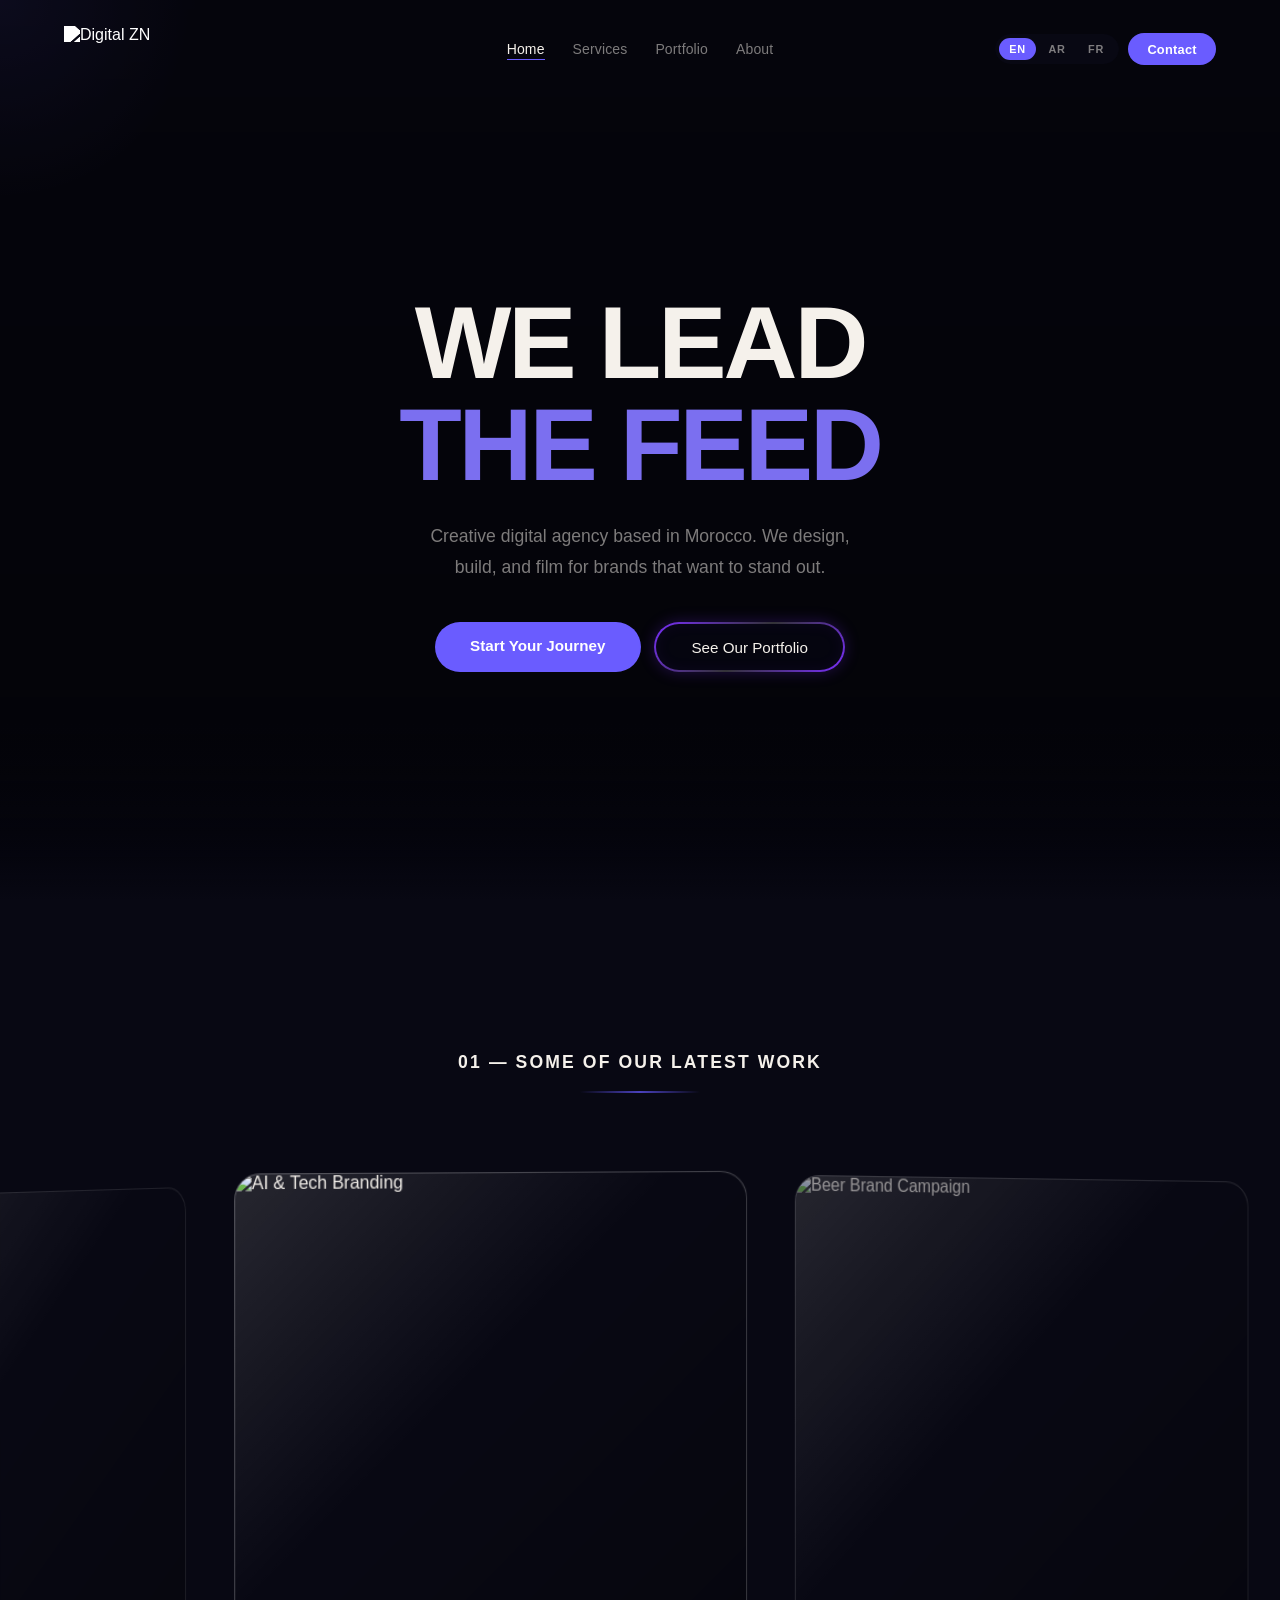
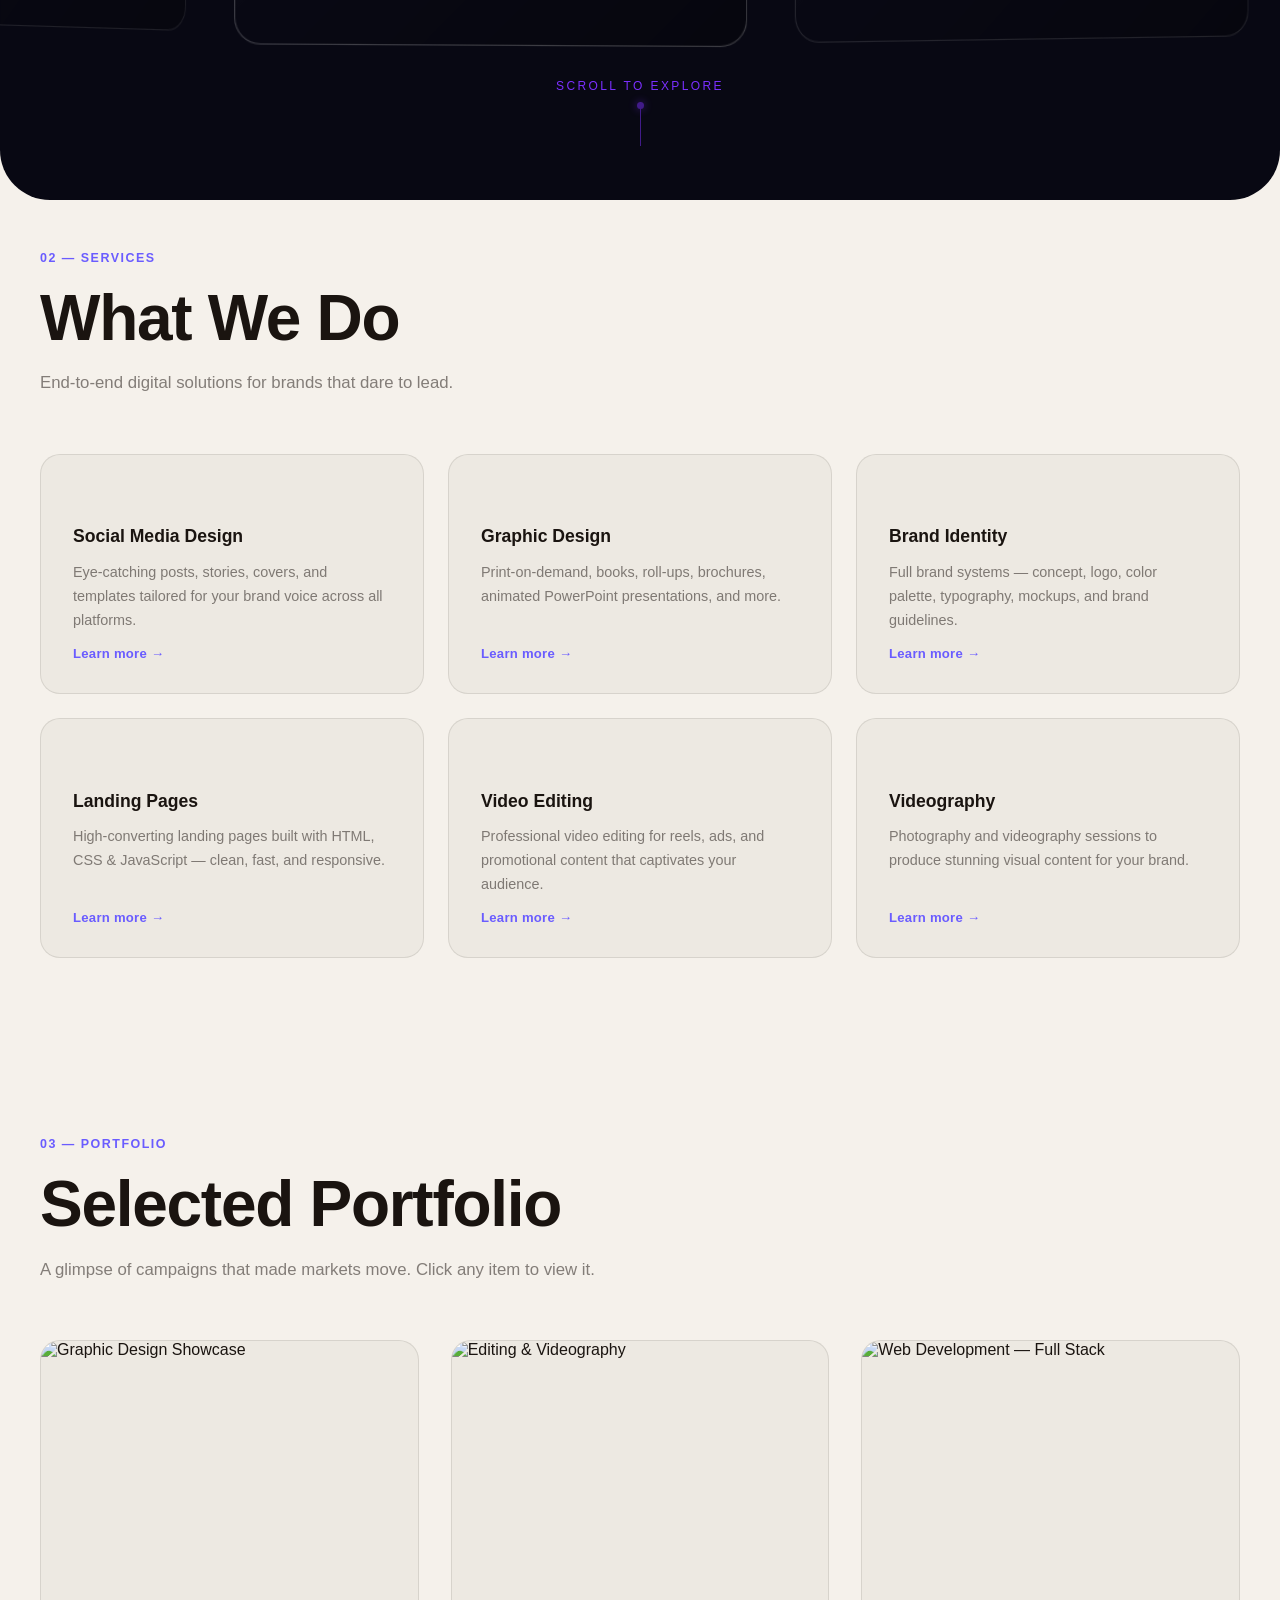
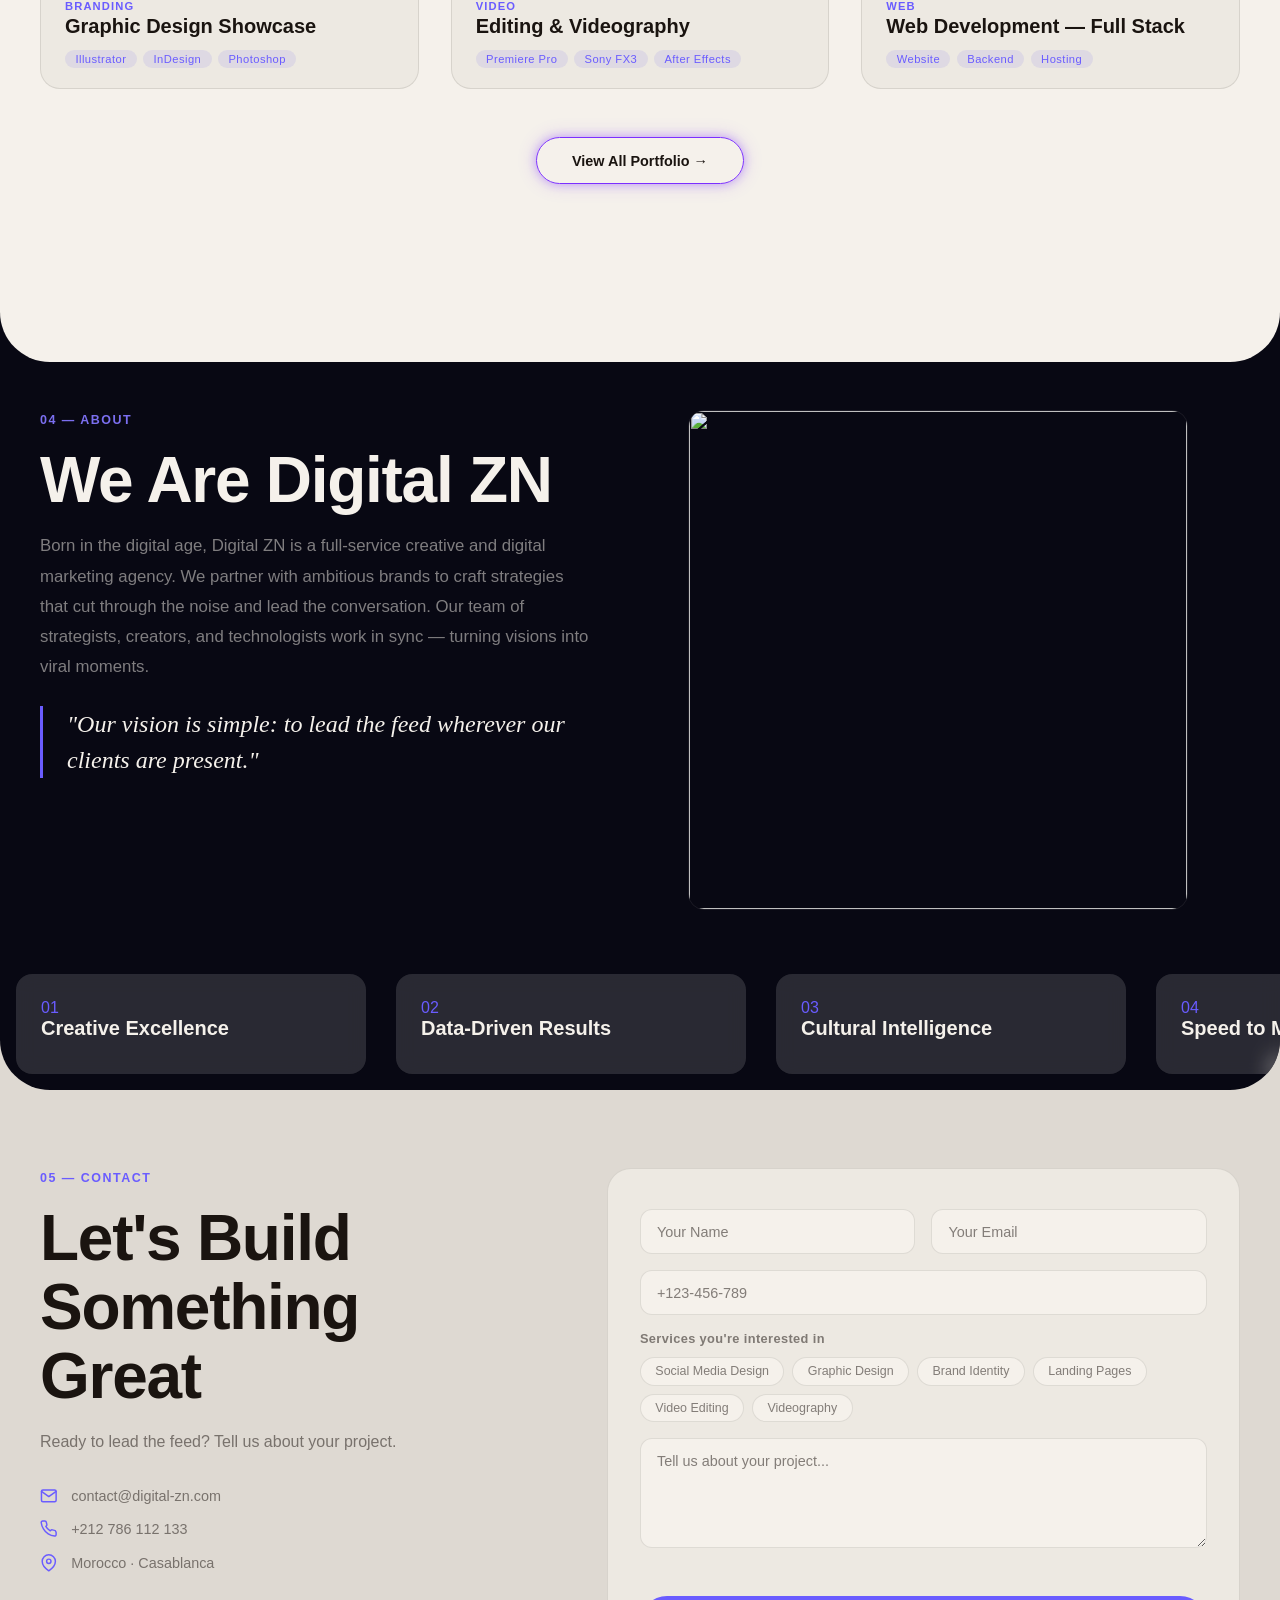
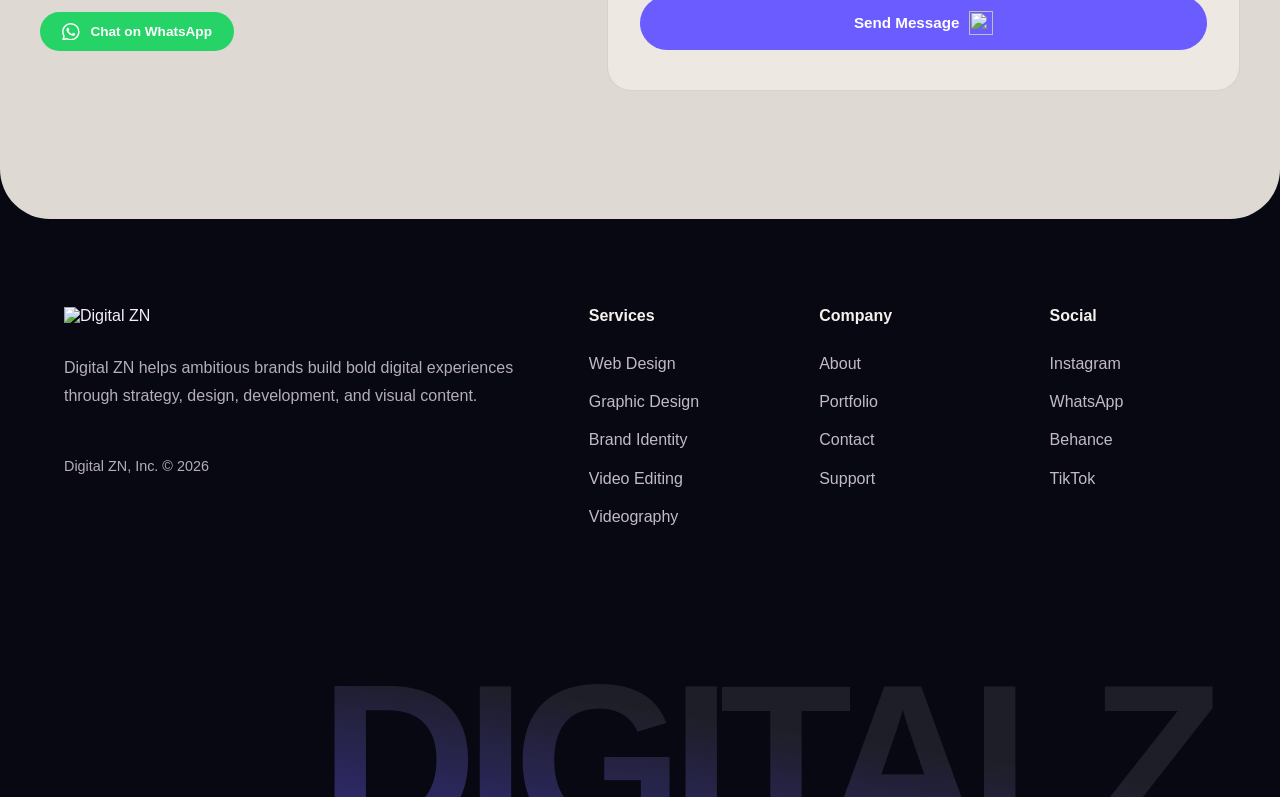
==== commit b7cc6ecd: "yoooow" ====
--- a/old/index.html
+++ b/old/index.html
@@ -33,8 +33,9 @@
   <link rel="preconnect" href="https://fonts.googleapis.com" />
   <link rel="icon" type="image/png" href="assets/logo.png" />
   <link rel="preconnect" href="https://fonts.gstatic.com" crossorigin />
- 
+  <script src="script.js" defer></script>
 </head>
+
 <body>
 
   <!-- INTRO OVERLAY -->
@@ -72,29 +73,38 @@
       </div>
     </div>
     <div class="mobile-menu" id="mobileMenu">
-      <a href="#home" data-i18n="nav_home" class="mobile-link">Home</a>
-      <a href="#services" data-i18n="nav_services" class="mobile-link">Services</a>
-      <a href="#portfolio" data-i18n="nav_portfolio" class="mobile-link">Portfolio</a>
-      <a href="#about" data-i18n="nav_about" class="mobile-link">About</a>
-      <a href="#contact" data-i18n="nav_cta" class="mobile-link mobile-link--cta">Contact</a>
+      <div class="mobile-menu-inner">
+        <a href="#home" data-i18n="nav_home" class="mobile-link">Home</a>
+        <a href="#services" data-i18n="nav_services" class="mobile-link">Services</a>
+        <a href="#portfolio" data-i18n="nav_portfolio" class="mobile-link">Portfolio</a>
+        <a href="#about" data-i18n="nav_about" class="mobile-link">About</a>
+        <a href="#contact" data-i18n="nav_cta" class="mobile-link mobile-link--cta">Contact</a>
+      </div>
     </div>
   </nav>
 
   <!-- HERO — WE LEAD THE FEED -->
 
   <section id="hero" class="section-hero">
+    <video class="hero-bg-video" autoplay loop muted playsinline preload="auto">
+      <source src="assets/velaris.mp4" type="video/mp4">
+    </video>
+    <div class="hero-overlay"></div>
     <div class="hero-inner">
-      <h1 class="hero-title reveal-up">
-        <span data-i18n="hero_t1">WE LEAD</span>
-        <em data-i18n="hero_t2">THE FEED</em>
-      </h1>
-      <p class="hero-sub reveal-up" data-i18n="hero_sub">Creative digital agency based in Morocco. We design, build, and
-        film for brands that want to stand out.</p>
-      <div class="hero-cta reveal-up">
-        <a href="#contact" class="btn-primary" data-i18n="hero_cta1">Start Your Journey</a>
-        <a href="#portfolio" class="btn-ghost" data-i18n="hero_cta2">See Our Portfolio</a>
-      </div>
-    </div>
+      <div class="hero-content">
+        <h1 class="hero-title reveal-up">
+          <span data-i18n="hero_t1">WE LEAD</span>
+          <em data-i18n="hero_t2">THE FEED</em>
+        </h1>
+        <p class="hero-sub reveal-up" data-i18n="hero_sub">Creative digital agency based in Morocco.
+           We design, build, and film for brands that want to stand out.</p>
+        <div class="hero-cta reveal-up">
+          <a href="#contact" class="btn-primary" data-i18n="hero_cta1">Start Your Journey</a>
+          <a href="#portfolio" class="btn-ghost" data-i18n="hero_cta2">See Our Portfolio</a>
+        </div>
+      </div>
+    </div>
+
   </section>
 
   <!-- SECTION 01 — SHOWCASE (3D Carousel) -->
@@ -105,12 +115,9 @@
     <div class="carousel-wrapper" id="carouselWrapper">
       <div class="carousel-scene" id="carouselScene"></div>
     </div>
-    <div class="scroll-hint reveal-up">
-      <span data-i18n="scroll_hint">Scroll to explore</span>
-      <svg viewBox="0 0 24 24" fill="none" stroke="currentColor" stroke-width="2" stroke-linecap="round">
-        <line x1="12" y1="5" x2="12" y2="19" />
-        <polyline points="19 12 12 19 5 12" />
-      </svg>
+    <div class="scroll-hint">
+      <span data-i18n="scroll_hint">Scroll</span>
+      <span class="scroll-line"><span class="scroll-dot"></span></span>
     </div>
   </section>
   <!-- SECTION 02 — SERVICES -->
@@ -124,42 +131,42 @@
       </div>
       <div class="services-grid">
         <div class="service-card reveal-up">
-          <div class="service-icon"><img src="assets\icons\socual.png"></div>
+          <div class="service-icon"><img src="assets/icons/socual.png" alt=""></div>
           <h3 class="service-name" data-i18n="srv1_name">Social Media Design</h3>
           <p class="service-desc" data-i18n="srv1_desc">Eye-catching posts, stories, covers, and templates tailored for
             your brand voice across all platforms.</p>
           <a href="#contact" class="service-link" data-i18n="srv_link">Learn more →</a>
         </div>
         <div class="service-card reveal-up">
-          <div class="service-icon"><img src="assets\icons\graphic-01.png"></div>
+          <div class="service-icon"><img src="assets/icons/graphic-01.png" alt=""></div>
           <h3 class="service-name" data-i18n="srv2_name">Graphic Design</h3>
           <p class="service-desc" data-i18n="srv2_desc">Print-on-demand, books, roll-ups, brochures, animated PowerPoint
             presentations, and more.</p>
           <a href="#contact" class="service-link" data-i18n="srv_link">Learn more →</a>
         </div>
         <div class="service-card reveal-up">
-          <div class="service-icon"><img src="assets\icons\diam-01.png"></div>
+          <div class="service-icon"><img src="assets/icons/diam-01.png" alt=""></div>
           <h3 class="service-name" data-i18n="srv3_name">Brand Identity</h3>
           <p class="service-desc" data-i18n="srv3_desc">Full brand systems — concept, logo, color palette, typography,
             mockups, and brand guidelines.</p>
           <a href="#contact" class="service-link" data-i18n="srv_link">Learn more →</a>
         </div>
         <div class="service-card reveal-up">
-          <div class="service-icon"><img src="assets\icons\web-01.png"></div>
+          <div class="service-icon"><img src="assets/icons/web-01.png" alt=""></div>
           <h3 class="service-name" data-i18n="srv4_name">Landing Pages</h3>
           <p class="service-desc" data-i18n="srv4_desc">High-converting landing pages built with HTML, CSS & JavaScript
             — clean, fast, and responsive.</p>
           <a href="#contact" class="service-link" data-i18n="srv_link">Learn more →</a>
         </div>
         <div class="service-card reveal-up">
-          <div class="service-icon"><img src="assets\icons\play-01.png"></div>
+          <div class="service-icon"><img src="assets/icons/play-01.png" alt=""></div>
           <h3 class="service-name" data-i18n="srv5_name">Video Editing</h3>
           <p class="service-desc" data-i18n="srv5_desc">Professional video editing for reels, ads, and promotional
             content that captivates your audience.</p>
           <a href="#contact" class="service-link" data-i18n="srv_link">Learn more →</a>
         </div>
         <div class="service-card reveal-up">
-          <div class="service-icon"><img src="assets\icons\Untitled-1-01.png"></div>
+          <div class="service-icon"><img src="assets/icons/Untitled-1-01.png" alt=""></div>
           <h3 class="service-name" data-i18n="srv6_name">Videography</h3>
           <p class="service-desc" data-i18n="srv6_desc">Photography and videography sessions to produce stunning visual
             content for your brand.</p>
@@ -254,13 +261,17 @@
           <blockquote class="about-quote reveal-up" data-i18n="ab_quote">"Our vision is simple: to lead the feed
             wherever our clients are present."</blockquote>
         </div>
-        
         <div class="about-right">
           <div class="about-visual reveal-up">
-            <img src="assets\sehsucht.gif" aria-hidden="false" class="about-gif" />
-          </div>
+            <img src="assets/sehsucht.gif" alt="" aria-hidden="false" class="about-gif" />
+          </div>
+        </div>
+      </div>
+    </div>
   </section>
-      <div class="slider-track">
+
+  <div class="team-slider">
+    <div class="slider-track">
 
       <!-- Original Cards -->
 
@@ -322,6 +333,7 @@
       </div>
 
     </div>
+  </div>
 
   <!-- SECTION 05 — CONTACT -->
   <section id="contact" class="section-contact section-cream">
@@ -405,11 +417,7 @@
             <div class="form-error" id="formError" aria-live="polite"></div>
             <button type="submit" class="btn-submit" id="submitBtn">
               <span id="submitLabel" data-i18n="form_send">Send Message</span>
-              <svg viewBox="0 0 24 24" fill="none" stroke="currentColor" stroke-width="2" stroke-linecap="round"
-                stroke-linejoin="round">
-                <line x1="22" y1="2" x2="11" y2="13" />
-                <polygon points="22 2 15 22 11 13 2 9 22 2" />
-              </svg>
+              <img src="assets/icons/send-01-01.png" alt="" aria-hidden="true" />
             </button>
           </form>
           <div class="form-success" id="formSuccess" style="display:none">
@@ -424,59 +432,87 @@
     </div>
   </section>
 
-  <!-- FOOTER -->
-  <footer class="footer section-dark">
-    <div class="footer-inner">
-      <div class="footer-top">
-        <a href="#home" class="footer-logo">
-          <img src="assets/logo.png" alt="Digital ZN" />
+<!-- FOOTER -->
+<footer class="footer section-dark">
+  <div class="footer-inner">
+
+    <div class="footer-grid">
+
+      <!-- Brand -->
+      <div class="footer-brand">
+        <a href="#home" class="footer-logo" aria-label="Digital ZN Home">
+          <img src="assets/foter-09.png" alt="Digital ZN" />
         </a>
-        <p class="footer-tagline" data-i18n="footer_tagline">"We Lead The Feed"</p>
-      </div>
-      <div class="footer-mid">
-        <nav class="footer-links" aria-label="Footer navigation">
-          <a href="#home" data-i18n="nav_home">Home</a>
-          <a href="#services" data-i18n="nav_services">Services</a>
-          <a href="#portfolio" data-i18n="nav_portfolio">Portfolio</a>
-          <a href="#about" data-i18n="nav_about">About</a>
-          <a href="#contact" data-i18n="nav_cta">Contact</a>
-        </nav>
-        <div class="footer-social">
-          <a href="https://www.instagram.com/digital_ma_zn/" target="_blank" rel="noopener" aria-label="Instagram">
-            <svg viewBox="0 0 24 24" fill="none" stroke="currentColor" stroke-width="2" stroke-linecap="round"
-              stroke-linejoin="round">
-              <rect x="2" y="2" width="20" height="20" rx="5" ry="5" />
-              <path d="M16 11.37A4 4 0 1 1 12.63 8 4 4 0 0 1 16 11.37z" />
-              <line x1="17.5" y1="6.5" x2="17.51" y2="6.5" />
-            </svg>
-          </a>
-          <a href="#" target="_blank" rel="noopener" aria-label="TikTok">
-            <svg viewBox="0 0 24 24" fill="currentColor">
-              <path
-                d="M19.59 6.69a4.83 4.83 0 0 1-3.77-4.25V2h-3.45v13.67a2.89 2.89 0 0 1-2.88 2.5 2.89 2.89 0 0 1-2.89-2.89 2.89 2.89 0 0 1 2.89-2.89c.28 0 .54.04.79.1V9.01a6.33 6.33 0 0 0-.79-.05 6.34 6.34 0 0 0-6.34 6.34 6.34 6.34 0 0 0 6.34 6.34 6.34 6.34 0 0 0 6.33-6.34V8.69a8.18 8.18 0 0 0 4.78 1.52V6.76a4.85 4.85 0 0 1-1.01-.07z" />
-            </svg>
-          </a>
-          <a href="#" target="_blank" rel="noopener" aria-label="Behance">
-            <svg viewBox="0 0 24 24" fill="currentColor">
-              <path
-                d="M7.803 5.731c.589 0 1.119.051 1.605.155.483.103.895.273 1.243.508.343.235.611.547.804.939.187.387.28.858.28 1.405 0 .602-.136 1.106-.41 1.506-.27.4-.677.733-1.215.994.729.21 1.273.578 1.637 1.108.359.525.543 1.155.543 1.887 0 .602-.12 1.125-.358 1.566-.237.44-.559.803-.966 1.089-.405.283-.876.492-1.405.631-.527.135-1.075.205-1.638.205H1V5.731h6.803zm-.351 4.972c.48 0 .878-.114 1.192-.344.31-.229.466-.583.466-1.057 0-.271-.051-.497-.148-.68-.099-.184-.235-.332-.408-.443-.168-.11-.365-.188-.589-.235-.223-.044-.459-.068-.705-.068H3.986v2.827h3.466zm.162 5.239c.267 0 .519-.026.756-.077.238-.05.449-.132.633-.252.183-.118.329-.277.437-.475.107-.194.162-.447.162-.754 0-.598-.169-1.03-.508-1.297-.337-.264-.782-.397-1.334-.397H3.986v3.252h3.628zm8.889-.117c.35.34.854.512 1.514.512.47 0 .876-.117 1.215-.354.338-.235.547-.488.625-.752h2.219c-.355 1.105-.9 1.896-1.636 2.375-.736.477-1.627.716-2.677.716-.726 0-1.381-.114-1.963-.346-.58-.231-1.075-.556-1.483-.977-.405-.42-.716-.921-.931-1.504-.214-.583-.322-1.224-.322-1.921 0-.676.11-1.306.33-1.889.218-.583.533-1.086.941-1.513.408-.424.896-.757 1.467-.996.569-.238 1.198-.357 1.888-.357.772 0 1.447.148 2.027.446.578.297 1.054.699 1.428 1.2.372.499.639 1.073.797 1.716.16.643.213 1.319.155 2.028h-6.62c.033.743.268 1.29.618 1.629l.188.187zm2.77-4.412c-.278-.308-.697-.462-1.26-.462-.369 0-.675.063-.913.189-.239.126-.432.281-.58.462-.146.18-.249.373-.308.576-.059.2-.095.387-.109.556h3.76c-.09-.568-.312-.999-.59-1.321zM15.5 6.5h4.5v1.25h-4.5V6.5z" />
-            </svg>
-          </a>
-          <a href="https://wa.me/212786112133" target="_blank" rel="noopener" aria-label="WhatsApp">
-            <svg viewBox="0 0 24 24" fill="currentColor">
-              <path
-                d="M17.472 14.382c-.297-.149-1.758-.867-2.03-.967-.273-.099-.471-.148-.67.15-.197.297-.767.966-.94 1.164-.173.199-.347.223-.644.075-.297-.15-1.255-.463-2.39-1.475-.883-.788-1.48-1.761-1.653-2.059-.173-.297-.018-.458.13-.606.134-.133.298-.347.446-.52.149-.174.198-.298.298-.497.099-.198.05-.371-.025-.52-.075-.149-.669-1.612-.916-2.207-.242-.579-.487-.5-.669-.51-.173-.008-.371-.01-.57-.01-.198 0-.52.074-.792.372-.272.297-1.04 1.016-1.04 2.479 0 1.462 1.065 2.875 1.213 3.074.149.198 2.096 3.2 5.077 4.487.709.306 1.262.489 1.694.625.712.227 1.36.195 1.871.118.571-.085 1.758-.719 2.006-1.413.248-.694.248-1.289.173-1.413-.074-.124-.272-.198-.57-.347m-5.421 7.403h-.004a9.87 9.87 0 0 1-5.031-1.378l-.361-.214-3.741.982.998-3.648-.235-.374a9.86 9.86 0 0 1-1.51-5.26c.001-5.45 4.436-9.884 9.888-9.884 2.64 0 5.122 1.03 6.988 2.898a9.825 9.825 0 0 1 2.893 6.994c-.003 5.45-4.437 9.884-9.885 9.884m8.413-18.297A11.815 11.815 0 0 0 12.05 0C5.495 0 .16 5.335.157 11.892c0 2.096.547 4.142 1.588 5.945L.057 24l6.305-1.654a11.882 11.882 0 0 0 5.683 1.448h.005c6.554 0 11.89-5.335 11.893-11.893a11.821 11.821 0 0 0-3.48-8.413Z" />
-            </svg>
-          </a>
-        </div>
-      </div>
-      <div class="footer-bottom">
-        <p>&copy; <span id="year"></span> Digital ZN. <span data-i18n="footer_copy">All rights reserved.</span></p>
-      </div>
-    </div>
-  </footer>
-
-  <script src="script.js"></script>
+
+        <p class="footer-description">
+          Digital ZN helps ambitious brands build bold digital experiences
+          through strategy, design, development, and visual content.
+        </p>
+
+        <p class="footer-copyright">
+          Digital ZN, Inc. © 2026
+        </p>
+      </div>
+
+      <!-- Services -->
+      <div class="footer-column">
+        <h3>Services</h3>
+
+        <a href="#services">Web Design</a>
+        <a href="#services">Graphic Design</a>
+        <a href="#services">Brand Identity</a>
+        <a href="#services">Video Editing</a>
+        <a href="#services">Videography</a>
+      </div>
+
+      <!-- Company -->
+      <div class="footer-column">
+        <h3>Company</h3>
+
+        <a href="#about">About</a>
+        <a href="#portfolio">Portfolio</a>
+        <a href="#contact">Contact</a>
+        <a href="#contact">Support</a>
+      </div>
+
+      <!-- Social -->
+      <div class="footer-column">
+        <h3>Social</h3>
+
+        <a
+          href="https://www.instagram.com/digital_ma_zn/"
+          target="_blank"
+          rel="noopener"
+        >
+          Instagram
+        </a>
+
+        <a
+          href="https://wa.me/212786112133"
+          target="_blank"
+          rel="noopener"
+        >
+          WhatsApp
+        </a>
+
+        <a href="#" target="_blank" rel="noopener">
+          Behance
+        </a>
+
+        <a href="#" target="_blank" rel="noopener">
+          TikTok
+        </a>
+      </div>
+
+    </div>
+
+    <!-- Large Digital ZN text -->
+    <div class="footer-word-wrapper" aria-hidden="true">
+      <div class="footer-word">DIGITALZN</div>
+    </div>
+
+  </div>
+</footer>
 </body>
 
 </html>
--- a/old/style.css
+++ b/old/style.css
@@ -14,7 +14,7 @@
   --cream-border:   rgba(26,20,16,0.1);
   --fg-light:       #1A1410;
   --fg-light-muted: rgba(26,20,16,0.52);
-  --purple:         #5B4FE8;
+  --purple:         #6A5CFF;
   --purple-light:   #7B6FF0;
   --bg-dark-sec:    #080813;
   --bg-cream-sec:   #F5F1EB;
@@ -22,7 +22,6 @@
   --text-cream-sec: #1A1410;
   --font-heading: 'Jost', sans-serif;
 }
-
 
 
 /* ============================================
@@ -43,11 +42,7 @@
   -webkit-font-smoothing: antialiased;
   transition: background 0.45s, color 0.45s;
 }
-h1, h2, h3, h4 {
-  font-family: 'Jost', sans-serif;
-  font-weight: 800;   /* Jost's heaviest weight, closest to "Heavy" */
-  letter-spacing: -0.01em;
-}
+
 
 /* RTL support */
 [dir="rtl"] .nav-inner,
@@ -104,33 +99,32 @@
 ============================================ */
 
 .nav {
-  position: fixed; inset: 0 0 auto 0; z-index: 500;   /* was 2 — too low */
-  width: 100%;                 /* explicit safeguard */
+  position: fixed; inset: 0 0 auto 0; z-index: 500;  
+  width: 100%;                
   padding: clamp(0.9rem, 2vw, 1.7rem) clamp(1.25rem, 5vw, 5rem);
 }
 
-/* Background layer only — blur, gradient, and mask live here,
-   completely separate from the nav's actual content */
+
 .nav::before {
   content: '';
   position: absolute; inset: 0;
   z-index: -1;
   pointer-events: none;
   opacity: 0;
-  transition: opacity 0.5s ease-in-out;   /* the smooth blur "appearance" you asked for */
+  transition: opacity 0.5s ease-in-out;   
   background: linear-gradient(
     to bottom,
-    #242431c2 60%,   /* stays solid for most of the section */
-    #f5f1eb00 100%   /* fades to transparent at the bottom */
+    #24243194 90%,  
+    #f5f1eb00 100%   
   );
   backdrop-filter: blur(20px);
   -webkit-backdrop-filter: blur(20px);
-  mask-image: linear-gradient(to bottom, #242431, transparent);
-  -webkit-mask-image: linear-gradient(to bottom, #242431, transparent);
+  mask-image: linear-gradient(to bottom, #2d263d, transparent);
+  -webkit-mask-image: linear-gradient(to bottom, #2d263d, transparent);
 }
 
 .nav.scrolled::before {
-  opacity: 1;   /* fades the whole blurred background in smoothly on scroll */
+  opacity: 1;  
 }
 
 .nav-inner {
@@ -141,6 +135,13 @@
   align-items: center;
   gap: 20px;
 }
+/* Explicit column placement: without this, hiding .nav-links below 900px
+   (display:none) removes it from the grid item list, so auto-placement
+   shoves .nav-controls into the empty middle track instead of the right
+   one — the controls drift toward center instead of staying flush right. */
+.nav-logo    { grid-column: 1; }
+.nav-links   { grid-column: 2; }
+.nav-controls{ grid-column: 3; }
 .nav-logo-img {
   height: 47px; width: auto; object-fit: contain;
   filter: brightness(0) invert(1);
@@ -169,7 +170,7 @@
 
 .lang-switcher {
   display: flex; align-items: center;
-  background: var(--dark-surface); border: 1px solid var(--dark-border);
+  background:#080813; border: 1px solid #080813;
   border-radius: 100px; padding: 0.2rem; gap: 0.1rem;
   transition: border-color 0.3s, background 0.35s;
 }
@@ -201,9 +202,10 @@
 
 .nav-cta {
   display: none; align-items: center;
-  background: var(--purple); color: #fff; border-radius: 100px;
+  background: var(--purple); color: #fff; border-radius: 50px;
   padding: 0.52rem 1.2rem; font-size: 0.8rem; font-weight: 600;
   letter-spacing: 0.02em; transition: background 0.2s, transform 0.2s;
+
 }
 .nav-cta:hover { background: var(--purple-light); transform: translateY(-1px); }
 @media (min-width: 900px) { .nav-cta { display: inline-flex; } }
@@ -218,16 +220,29 @@
 .hamburger.open span:nth-child(2) { opacity: 0; }
 .hamburger.open span:nth-child(3) { transform: translateY(-7px) rotate(-45deg); }
 
+/* Grid 0fr → 1fr trick instead of max-height: iOS Safari is known to
+   silently fail to repaint max-height transitions on flex containers,
+   which is why the menu wasn't appearing on phones. Grid row sizing
+   doesn't have that bug and animates reliably everywhere. */
 .mobile-menu {
-  max-height: 0; overflow: hidden;
+  display: grid;
+  grid-template-rows: 0fr;
+  transition: grid-template-rows 0.4s ease, border-color 0.4s, background 0.4s;
+  background: transparent;   /* only painted when open — a closed 0fr row can still
+                                 leave a sub-pixel sliver, and a transparent one is invisible */
+  border-top: 1px solid transparent;
+}
+.mobile-menu.open {
+  grid-template-rows: 1fr;
+  background: var(--dark-bg);
+  border-top-color: var(--dark-border); /* only shows when opened */
+}
+.mobile-menu-inner {
+  overflow: hidden;          /* required for the grid-rows trick to clip content */
   display: flex; flex-direction: column;
-  transition: max-height 0.4s ease, border-color 0.4s;
-  background: var(--dark-bg);
-}
-.mobile-menu.open {
-  border-top-color: var(--dark-border); /* only shows when opened */
-}
-[data-theme="light"] .mobile-menu { background: var(--cream-bg); border-color: var(--cream-border); }
+  min-height: 0;
+}
+[data-theme="light"] .mobile-menu.open { background: var(--cream-bg); border-color: var(--cream-border); }
 .mobile-link {
   padding: 1rem 2rem; font-size: 1rem; font-weight: 500;
   color: var(--fg-dark-muted); border-bottom: 1px solid var(--dark-border);
@@ -254,7 +269,7 @@
 .section-label--light { color: var(--purple-light); }
 
 .section-title {
-  font-family: 'Cormorant Garamond', Georgia, serif;
+ 
   font-size: clamp(2.2rem, 5vw, 4rem); font-weight: 600;
   line-height: 1.08; letter-spacing: -0.02em; margin-bottom: 1rem;
   color: var(--text-cream-sec);
@@ -282,22 +297,25 @@
    SECTION 01 — SHOWCASE (3D Carousel)
 ============================================ */
 .section-showcase {
-  min-height: 100vh; background: var(--bg-dark-sec);
+  min-height: 100vh;
   display: flex; flex-direction: column; align-items: center; justify-content: center;
-  padding-top: 5rem; position: relative; overflow: hidden;
-      background: linear-gradient(
-    to bottom,
-    #080813 0%,
-    #080813 60%,   /* stays solid black for most of the section */
-    #F5F1EB 100%   /* fades to white right at the bottom */
-  );   
+  padding: 5rem 0 2rem; position: relative; overflow: hidden;
+  border-radius: 0 0 50px 50px;
+  background-color: #080813;
 }
 .showcase-label {
-  font-size: 0.75rem; font-weight: 600; letter-spacing: 0.12em; text-transform: uppercase;
-  color: var(--purple); margin-bottom: 1rem; align-self: flex-start;
-  padding-left: max(2rem, calc(50vw - 640px));
-}
-
+    font-size: 1.1rem;
+    font-weight: 650;
+    letter-spacing: 0.12em;
+    text-transform: uppercase;
+    color:#F5F1EB;
+    margin-bottom: 1rem;
+    align-self:center;
+    padding: 50px;
+    opacity: 0.72;
+    transform: translateY(10px);
+    transition: opacity 0.6s, transform 0.6s;
+  }
 .carousel-wrapper {
   position: relative;
   width: 100%;
@@ -307,6 +325,31 @@
   cursor: grab;
   touch-action: pan-y;
 }
+/* The 500px wrapper above is sized for desktop/tablet's much larger cards.
+   On mobile the card is only min(62vw,250px) wide (~227px tall at 11:10),
+   so the fixed 500px box left huge dead space above/below it — read as a
+   big gap under the "01 — Some of our latest work" label and cards that
+   looked tiny. Shrinking the wrapper to track the card's own height lets
+   .section-showcase's existing justify-content:center actually center the
+   label+carousel+hint block in the viewport instead of stranding it under
+   a mostly-empty box. */
+@media (max-width: 767px) {
+  .carousel-wrapper { height: min(68vw, 280px); }
+}
+/* iOS Safari's compositor corrupts colors when too many large,
+   overlapping preserve-3d layers sit under a very high perspective —
+   that's the red/purple banding you saw. Dropping perspective on small
+   screens, in proportion to the smaller carousel radius used there
+   (see getCarouselRadius in script.js), keeps the same visual tilt at a
+   scale iOS composites correctly. (Was mistakenly "500cm" ≈ 18,898px —
+   flatter than the 7000px desktop value, not sharper — which collapsed
+   the whole fan-out into a near-flat stack.)
+   Breakpoint is 899px, not 767px, to match getCarouselRadius()'s own
+   `width < 900` tier — below that the JS radius drops to 390px and the
+   desktop's 7000px perspective is too flat for it. */
+@media (max-width: 899px) {
+  .carousel-wrapper { perspective: 2600px; }
+}
 .carousel-wrapper.is-dragging {
   cursor: grabbing;
 }
@@ -324,19 +367,43 @@
   aspect-ratio: 11 / 10;
   transform-style: preserve-3d;
   transform-origin: center center;
+  backface-visibility: hidden;      /* stops iOS from compositing hidden backfaces */
+  -webkit-backface-visibility: hidden;
   transition:
     transform 0.7s cubic-bezier(0.22, 1, 0.36, 1),
     opacity 0.5s ease;
 }
+/* Card width is kept at ~1.85x smaller than getCarouselRadius()'s current
+   tier — the same radius:card-width ratio the desktop layout uses (850px
+   radius / 460px card, "else" tier below) — so side cards clear the front
+   card by the same proportion at every breakpoint instead of overlapping
+   it. Tiers mirror getCarouselRadius() exactly: <768px (min(115.2vw,464px)
+   radius), 768-899px (fixed 390px radius), >=900px (fixed 850px radius,
+   the unmodified 460px default below). Previously this was a flat 460px
+   on every screen below 1024px — wider than the phone itself on mobile,
+   and disproportionately wide next to the small tablet-tier radius. Mobile
+   tier widened from <520 to <768 (and card size raised from min(42vw,178px))
+   so cards fill more of the screen on phones, matching the 767px mobile
+   breakpoint used elsewhere on the site — tablet's own 768-899 tier is
+   unchanged. */
+@media (max-width: 767px) {
+  .card-wrapper { width: min(62vw, 250px); }
+}
+@media (min-width: 768px) and (max-width: 899px) {
+  .card-wrapper { width: 211px; }
+}
+/* Always fills the wrapper above instead of its own breakpoints, which
+   used to fall out of step with .card-wrapper's width (e.g. a 340px inner
+   image sitting inside a 460px tablet wrapper, left-aligned with an empty
+   gutter down one side). */
 .card-inner {
   width: 100%;
   height: 100%;
   overflow: hidden;
   border-radius: 26px;
-
-}
-@media (min-width: 640px)  { .card-inner { width: 340px; } }
-@media (min-width: 1024px) { .card-inner { width: 460px; } }
+  backface-visibility: hidden;
+  -webkit-backface-visibility: hidden;
+}
 [data-theme="light"] .card-inner { background: #fff; border-color: rgba(0,0,0,0.08); }
 
 [data-theme="light"] .card-wrapper.is-active .card-inner { border-color: rgba(0,0,0,0.18); }
@@ -359,23 +426,81 @@
 .card-wrapper.is-active .card-ring { box-shadow: inset 0 0 0 1px rgba(255,255,255,0.22); }
 
 .scroll-hint {
-  display: flex; align-items: center; gap: 0.5rem;
-  font-size: 0.75rem; letter-spacing: 0.1em; text-transform: uppercase;
-  color: var(--bg-dark-sec); margin-top: 3rem; margin-bottom: 1.5rem;
-}
-.scroll-hint svg { width: 1rem; height: 1rem; animation: bounceDown 1.8s ease-in-out infinite; }
-@keyframes bounceDown {
-  0%,100% { transform: translateY(0); } 50% { transform: translateY(5px); }
+  position: relative;
+  z-index: 5;
+  display: flex; flex-direction: column; align-items: center; gap: 0.6rem;
+  font-size: 0.75rem; letter-spacing: 0.2em; text-transform: uppercase;
+  color: #7B2FFF; margin-top: 1.25rem;
+  opacity: 1; visibility: visible;
+}
+.scroll-line {
+  position: relative;
+  width: 1px; height: 2.75rem;
+  background: #7B2FFF;
+  opacity: 0.5;
+}
+.scroll-dot {
+  position: absolute;
+  left: 50%; top: 0;
+  width: 7px; height: 7px;
+  margin-left: -3.5px;
+  border-radius: 50%;
+  background: #7B2FFF;
+  box-shadow: 0 0 8px #7B2FFF;
+  animation: scrollDotMove 2s ease-in-out infinite;
+}
+@keyframes scrollDotMove {
+  0%   { top: 0;    opacity: 0; }
+  15%  { opacity: 1; }
+  85%  { opacity: 1; }
+  100% { top: 100%; opacity: 0; }
 }
 
 /* ============================================
    HERO SECTION
 ============================================ */
+
 .section-hero {
-  background: var(--bg-dark-sec); color: var(--text-dark-sec);
-  padding: 13rem 2rem 5rem;
-}
-.hero-inner { max-width: 900px; margin: 0 auto 4rem; text-align: center; }
+  min-height: 100vh;
+  padding: 8rem 2rem 4rem;
+  position: relative;
+  overflow: hidden;
+  display: flex;
+  align-items: center;
+  justify-content: center;
+}
+.hero-bg-video {
+  position: absolute;
+  inset: 0;
+  width: 100%;
+  height: 100%;
+  object-fit: cover;
+  opacity:0.6 ;
+  z-index: 0;
+  pointer-events: none;
+}
+.hero-overlay {
+  position: absolute;
+  inset: 0;
+  z-index: 1;
+  background: linear-gradient(180deg, rgba(0,0,0,0.35) 0%, rgba(0,0,0,0.55) 100%);
+  pointer-events: none;
+}
+ .section-hero .hero-inner {
+      position: relative;
+      z-index: 2;
+      display: grid;
+      place-items: center;
+      width: 100%;
+      height: 100%;
+}
+        .hero-content {
+      position: relative;
+      z-index: 2;
+      max-width: 100%;
+      text-align: center;
+}
+.hero-inner {  max-width:1290px; margin: 0 auto; text-align: center; }
 .hero-badge {
   display: inline-block; font-size: 0.75rem; font-weight: 600;
   letter-spacing: 0.12em; text-transform: uppercase; color: var(--purple-light);
@@ -383,15 +508,14 @@
   padding: 0.35rem 1rem; margin-bottom: 1.75rem;
 }
 .hero-title {
-  font-family: 'Jost', sans-serif;
-  font-size: clamp(3.5rem, 10vw, 8rem); font-weight: 600;
+  font-size: clamp(3.5rem, 8vw, 8rem); font-weight: 750;
   line-height: 1.0; letter-spacing: -0.03em; margin-bottom: 1.5rem;
-  color: var(--text-dark-sec);
-}
-.hero-title em {display: block; color: var(--purple-light); }
+
+}
+.hero-title em {display: block; color: var(--purple-light); font-style: normal; }
 .hero-sub {
   font-size: 1.1rem; color: var(--fg-dark-muted); line-height: 1.75;
-  max-width: 36rem; margin: 0 auto 2.5rem;
+  max-width: 28rem; margin: 0 auto 2.5rem;
 }
 .hero-cta { display: flex; gap: 0.85rem; justify-content: center; flex-wrap: wrap; }
 
@@ -403,14 +527,20 @@
 .btn-primary:hover { background: var(--purple-light); transform: translateY(-2px); }
 
 .btn-ghost {
-  background: transparent; color: var(--fg-dark);
-  border: 1px solid var(--dark-border-h); border-radius: 100px;
+  color: var(--fg-dark);
+  border: 2px solid transparent; border-radius: 50px;
+  background:
+    linear-gradient(#05050F, #05050F) padding-box,
+    linear-gradient(135deg, #7B2FFF, #ffffff30, #7B2FFF) border-box;
+  box-shadow: 0 0 15px #7B2FFF40, inset 0 0 15px #7B2FFF10;
   padding: 0.9rem 2.2rem; font-family: 'Space Grotesk', sans-serif;
   font-size: 0.95rem; font-weight: 500; transition: all 0.2s; display: inline-block;
 }
-.btn-ghost:hover { background: var(--dark-surface); transform: translateY(-2px); }
-[data-theme="light"] .btn-ghost { color: var(--fg-light); border-color: rgba(20,18,27,0.3); }
-[data-theme="light"] .btn-ghost:hover { background: var(--cream-2); }
+.btn-ghost:hover {
+  box-shadow: 0 0 25px #7B2FF080, inset 0 0 20px #7B2FFF20;
+  transform: translateY(-2px);
+}
+[data-theme="light"] .btn-ghost { color: var(--fg-light); }
 
 .hero-reel {
   max-width: 1100px; margin: 0 auto;
@@ -432,20 +562,52 @@
 .reel-play-btn:hover { background: rgba(255,255,255,0.25); }
 .reel-play-btn svg { width: 0.9rem; height: 0.9rem; }
 .reel-label { font-size: 0.8rem; font-weight: 500; letter-spacing: 0.05em; color: rgba(255,255,255,0.75); }
-
+.section-hero::after {
+  content: "";
+  position: absolute;
+  left: 0;
+  right: 0;
+  bottom: -1px;
+  height: 180px;
+
+  background: linear-gradient(
+    to bottom,
+    rgba(5, 5, 15, 0) 0%,
+    rgba(5, 5, 15, 0.08) 20%,
+    rgba(5, 5, 15, 0.35) 45%,
+    rgba(5, 5, 15, 0.75) 72%,
+    var(--bg-dark-sec) 100%
+  );
+
+  pointer-events: none;
+  z-index: 3;
+}
+.showcase-label::after {
+  content: "";
+  display: block;
+  width: 120px;
+  height: 2px;
+ margin: 18px auto 0;
+  background: linear-gradient(
+    90deg,
+    rgba(91, 79, 232, 0),
+    rgba(91, 79, 232, 0.8),
+    rgba(91, 79, 232, 0)
+  );
+}
 
 
 /* ============================================
    SERVICES
 ============================================ */
-.section-inner{
-  padding:80px;
-}
 .services-grid {
   display: grid;
   grid-template-columns: repeat(auto-fill, minmax(min(100%, 320px), 1fr));
   gap: 1.5rem;
-}
+  padding-bottom: -5rem;
+  
+}
+.section-services{margin-top:-80px;}
 .service-card {
   background: var(--cream-2); border: 1px solid var(--cream-border);
   border-radius: 1.25rem; padding: 2rem;
@@ -460,7 +622,7 @@
 [data-theme="light"] .service-card:hover { background: #EDE8FB; }
 .service-icon { font-size: 1.6rem; width: 26px;height: 26px; }
 .service-name {
-  font-family: 'Cormorant Garamond', serif; font-size: 1.4rem; font-weight: 600;
+  font-size: 1.1rem; font-weight: 600;
   color: var(--fg-light); line-height: 1.2;
 }
 .service-desc { font-size: 0.9rem; color: var(--fg-light-muted); line-height: 1.65; flex: 1; }
@@ -473,14 +635,12 @@
 /* ============================================
    PORTFOLIO
 ============================================ */
-.section-portfolio{
-  background:
-   linear-gradient(
-    to bottom,
-    #F5F1EB 83%,   /* stays solid black for most of the section */
-    #080813 100%   /* fades to white right at the bottom */
-  );
-  padding-bottom:50px ;
+.section-portfolio {
+    background: rgb(245, 241, 235);
+    padding-bottom: 50px;
+    margin-top:-80px;
+        border-radius:
+        0 0 50px 50px;
 }
 .portfolio-grid {
   display: grid;
@@ -508,7 +668,7 @@
 .portfolio-meta { padding: 1.25rem 1.5rem; display: flex; flex-direction: column; gap: 0.65rem; }
 .portfolio-cat { font-size: 0.7rem; font-weight: 700; letter-spacing: 0.1em; text-transform: uppercase; color: var(--purple); }
 .portfolio-name {
-  font-family: 'Cormorant Garamond', serif; font-size: 1.25rem; font-weight: 600;
+ font-size: 1.25rem; font-weight: 600;
   color: var(--fg-light); line-height: 1.25;
 }
 .portfolio-tags { display: flex; flex-wrap: wrap; gap: 0.4rem; }
@@ -518,22 +678,34 @@
 }
 .portfolio-cta { text-align: center; margin-top: 3rem; }
 .btn-outline {
-  display: inline-block; border: 1px solid rgba(26,20,16,0.25); color: var(--fg-light);
+  display: inline-block; border: 1px solid #7B2FFF; color: var(--fg-light);
   border-radius: 100px; padding: 0.9rem 2.2rem; font-size: 0.9rem; font-weight: 600; transition: all 0.2s;
-}
-.btn-outline:hover { background: var(--purple); color: #fff; border-color: var(--purple); transform: translateY(-2px); }
-[data-theme="light"] .btn-outline { border-color: rgba(20,18,27,0.2); color: var(--fg-light); }
+  box-shadow: 0 0 10px #7B2FFF60, 0 0 20px #7B2FFF30;
+}
+.btn-outline:hover {
+  background: var(--purple); color: #fff; border-color: var(--purple); transform: translateY(-2px);
+  box-shadow: 0 0 16px #7B2FFF90, 0 0 32px #7B2FFF50;
+}
+[data-theme="light"] .btn-outline { border-color: #7B2FFF; color: var(--fg-light); }
 
 /* ============================================
    ABOUT
 ============================================ */
-.section-about{margin-bottom:-150px;    background: linear-gradient(
-    to bottom,
-    #080813 85%,   /* stays solid black for most of the section */
-    #F5F1EB 100%   /* fades to white right at the bottom */
-  );   }
+.section-about{
+  /* Flat dark — the portfolio section above already fades beige-to-black
+     on its own, and the card band below sits on this same background, so
+     About no longer needs its own fade-to-cream (that was bleeding beige
+     through the transparent card band via the negative margins below). */
+  background: #080813;
+
+}
+/* The shared .section-inner padding (6-8rem top and bottom) reads as dead
+   black space both before the "04 — About" label and again between the
+   purple card and the card band below — the band already adds its own
+   margin on top of this. Trim both sides to a normal, single gap. */
+.section-about .section-inner { padding-top: 3rem; padding-bottom: 0rem; }
 .about-grid { display: grid; grid-template-columns: 1fr; gap: 4rem;
-} 
+}
 @media (min-width: 900px) { .about-grid { grid-template-columns: 1fr 1fr; align-items: start; gap: 6rem; }  }
 .about-body { font-size: 1.05rem; line-height: 1.8; color: var(--fg-dark-muted); margin-bottom: 0.5rem; }
 .about-quote {
@@ -546,22 +718,34 @@
   margin-bottom: 2rem; aspect-ratio: 1/1; max-width: 500px;
 }
 .about-gif { width: 100%; height: 100%; object-fit: fill; }
-
+.slider-track h3{ 
+  color: #F5F1EB;
+}
 .team-slider {
+  /* Used to sit on a negative margin so the band overlapped into
+     .section-about's old fade-to-cream tail (hiding the seam under the
+     fade). Now that About is flat dark with no fade, the band just flows
+     after the About content on that same dark background — no overlap
+     needed. Flat dark background all the way down, so Contact's cream
+     starts with a clean, immediate cut instead of a gradient. */
   position: relative;
   width: 100%;
   overflow-x: hidden;
   overflow-y: visible;
-  padding: 0px 0;
-  margin-top: -100px;
-  
+  background: rgba(245, 245, 220, 0);
+  padding: -5rem 0 -4rem;
+  margin-top: 1rem;
+      border-radius:
+        0 0 50px 50px;
+  background: #080813;
 }
 
 .slider-track{
   display: flex;
   gap: 30px;
   width: max-content;
-  padding: 20px;
+  padding: 0px;
+  margin:1rem;
   animation: scroll 50s linear infinite;
 }
 
@@ -573,15 +757,16 @@
     gap:20px;
     padding:25px;
     border-radius:28px;
-    background-color: #ffffff0c;
+    background-color: #ffffff23;
     flex-shrink:0;
     border-radius: 16px;
-    backdrop-filter: blur(10.3px);-webkit-backdrop-filter: blur(10.3px);
+    backdrop-filter: blur(10.3px);
+    -webkit-backdrop-filter: blur(10.3px);
 }
 .card .pillar-num { color: var(--purple); font-size: auto; align-items: center;} 
 
 .card h3{
-    color:white;
+    color:#F5F1EB;
     font-size:20px;
     margin-bottom:8px;
     align-items: center;
@@ -606,7 +791,13 @@
     to top,
     #F5F1EB 85%,   /* stays solid black for most of the section */
     #ded9d2 100%   /* fades to white right at the bottom */
-  ); }
+  );
+
+    border-radius:
+        0 0 50px 50px;
+          margin-top: -50px;
+    background: #ded9d2; }
+        
 .contact-grid { display: grid; grid-template-columns: 1fr; gap: 4rem; }
 @media (min-width: 900px) { .contact-grid { grid-template-columns: 1fr 1.3fr; align-items: start; gap: 5rem; } }
 .contact-sub { font-size: 1rem; color: var(--fg-light-muted); line-height: 1.7; margin: 0.75rem 0 2rem; }
@@ -628,10 +819,18 @@
 
 .contact-form-wrap {
   background: var(--cream-2); border: 1px solid var(--cream-border);
-  border-radius: 1.5rem; padding: 2.5rem 2rem;
+  border-radius: 1.5rem; padding: 2.5rem 2rem;transition: 
+        background 0.5s ease,
+        box-shadow 0.5s ease,
+        transform 0.5s ease;
 }
 [data-theme="light"] .contact-form-wrap { background: var(--cream-2); border-color: rgba(20,18,27,0.08); }
-.contact-form { display: flex; flex-direction: column; gap: 1rem; }
+.contact-form { display: flex; flex-direction: column; gap: 1rem;    transition: all 0.4s ease; }
+.contact-form-wrap:hover {
+    background:var(--cream-2);
+    box-shadow:
+        0 0 100px #1a14107c;
+}
 .form-row { display: grid; grid-template-columns: 1fr 1fr; gap: 1rem; }
 @media (max-width: 480px) { .form-row { grid-template-columns: 1fr; } }
 .form-group { display: flex; flex-direction: column; gap: 0.4rem; }
@@ -669,7 +868,7 @@
 }
 .btn-submit:hover { background: var(--purple-light); transform: translateY(-1px); }
 .btn-submit:disabled { opacity: 0.6; pointer-events: none; }
-.btn-submit svg { width: 1rem; height: 1rem; }
+.btn-submit img { width: 1.5rem; height: 1.5rem; }
 
 .form-success {
   text-align: center; padding: 3rem 2rem;
@@ -682,36 +881,238 @@
 .form-success p { color: var(--fg-light-muted); font-size: 0.95rem; }
 
 /* ============================================
-   FOOTER
-============================================ */
-.footer { background: var(--bg-dark-sec); color: var(--text-dark-sec); border-top: 1px solid var(--dark-border); }
-.footer-inner { max-width: 1280px; margin: 0 auto; padding: 4rem 2rem 2rem; }
-.footer-top {
-  display: flex; flex-direction: column; align-items: center; gap: 1.25rem;
-  text-align: center; margin-bottom: 3rem;
-}
-.footer-logo img { height: 44px; width: auto; filter: brightness(0) invert(1); transition: filter 0.35s; }
-[data-theme="light"] .footer-logo img { filter: none; }
-.footer-tagline {
-  font-family: 'Cormorant Garamond', serif; font-size: 1.5rem; font-style: italic; font-weight: 500;
-  color: var(--fg-dark-muted);
-}
-.footer-mid {
-  display: flex; flex-direction: column; align-items: center;
-  gap: 1.75rem; margin-bottom: 2.5rem;
-}
-@media (min-width: 768px) { .footer-mid { flex-direction: row; justify-content: space-between; } }
-.footer-links { display: flex; flex-wrap: wrap; justify-content: center; gap: 1.25rem 2rem; }
-.footer-links a { font-size: 0.85rem; font-weight: 500; color: var(--fg-dark-muted); transition: color 0.2s; }
-.footer-links a:hover { color: var(--fg-dark); }
-.footer-social { display: flex; gap: 1.1rem; }
-.footer-social a {
-  width: 2.1rem; height: 2.1rem; border-radius: 50%; border: 1px solid var(--dark-border);
-  color: var(--fg-dark-muted); display: flex; align-items: center; justify-content: center; transition: all 0.2s;
-}
-.footer-social a:hover { border-color: var(--purple); color: var(--purple); background: rgba(91,79,232,0.1); }
-.footer-social svg { width: 0.95rem; height: 0.95rem; }
-.footer-bottom {
-  border-top: 1px solid var(--dark-border); padding-top: 1.5rem;
-  text-align: center; font-size: 0.78rem; color: var(--fg-dark-muted);
-}
+   FOOTER — REDUCTO INSPIRED
+============================================ */
+
+.footer {
+  position: relative;
+  overflow: hidden;
+  background: transparent;
+  color: #f7eef7;
+  min-height: 520px;
+}
+
+.footer-inner {
+  max-width: 1400px;
+  margin: 0 auto;
+  padding: 5.5rem 5vw 0;
+}
+
+/* =========================
+   FOOTER GRID
+========================= */
+
+.footer-grid {
+  display: grid;
+  grid-template-columns:
+    minmax(280px, 1.8fr)
+    repeat(3, minmax(120px, .65fr));
+
+  gap: 4rem;
+
+  position: relative;
+  z-index: 2;
+}
+
+/* =========================
+   BRAND
+========================= */
+
+.footer-brand {
+  max-width: 480px;
+}
+
+.footer-logo {
+  display: inline-flex;
+  align-items: center;
+  margin-bottom: 1.8rem;
+}
+
+.footer-logo img {
+  width: 140px;
+  height: auto;
+}
+
+.footer-description {
+  max-width: 470px;
+
+  color: rgba(247, 238, 247, .72);
+
+  font-size: 1rem;
+  line-height: 1.75;
+}
+
+.footer-copyright {
+  margin-top: 3rem;
+
+  color: rgba(247, 238, 247, .72);
+
+  font-size: .9rem;
+}
+
+/* =========================
+   FOOTER COLUMNS
+========================= */
+
+.footer-column {
+  display: flex;
+  flex-direction: column;
+  align-items: flex-start;
+
+  gap: 1.15rem;
+}
+
+.footer-column h3 {
+  margin-bottom: .65rem;
+
+  color: #F5F1EB;
+
+  font-size: 1rem;
+  font-weight: 600;
+}
+
+.footer-column a {
+  color: rgba(247, 238, 247, .78);
+
+  font-size: 1rem;
+  line-height: 1.25;
+
+  transition:
+    color .2s ease,
+    transform .2s ease;
+}
+
+.footer-column a:hover {
+  color: #F5F1EB;
+
+  transform: translateX(3px);
+}
+
+/* =========================
+   BIG DIGITAL ZN TEXT
+========================= */
+
+.footer-word-wrapper {
+  position: relative;
+
+  height: 270px;
+
+  margin-top:0rem;
+
+  overflow: hidden;
+}
+
+.footer-word {
+  position: absolute;
+
+
+  bottom: -42px;
+
+  transform: translateX(-50%);
+
+  white-space: nowrap;
+
+  font-family: 'Jost', sans-serif;
+
+  font-size: clamp(8rem, 17vw, 18rem);
+
+  font-weight: 700;
+
+  line-height: .72;
+
+  letter-spacing: -.055em;
+
+  background: #6A5CFF;
+background: linear-gradient(to top right, #6a5cff70 0%, #f5f1eb18 58%);
+-webkit-background-clip: text;
+-webkit-text-fill-color: transparent;
+
+
+  user-select: none;
+}
+
+/* =========================
+   RTL
+========================= */
+
+[dir="rtl"] .footer-grid {
+  direction: rtl;
+}
+
+[dir="rtl"] .footer-column {
+  align-items: flex-end;
+}
+
+[dir="rtl"] .footer-description,
+[dir="rtl"] .footer-copyright {
+  text-align: right;
+}
+
+/* =========================
+   TABLET
+========================= */
+
+@media (max-width: 900px) {
+
+  .footer-grid {
+    grid-template-columns: 1.5fr 1fr 1fr;
+    gap: 2.5rem;
+  }
+
+  .footer-brand {
+    grid-column: 1 / -1;
+    max-width: 650px;
+  }
+
+  .footer-copyright {
+    margin-top: 1.8rem;
+  }
+
+}
+
+/* =========================
+   MOBILE
+========================= */
+
+@media (max-width: 600px) {
+
+  .footer {
+    min-height: auto;
+  }
+
+  .footer-inner {
+    padding: 4rem 1.5rem 0;
+  }
+
+  .footer-grid {
+    grid-template-columns: 1fr 1fr;
+    gap: 3rem 1.5rem;
+  }
+
+  .footer-brand {
+    grid-column: 1 / -1;
+  }
+
+  .footer-logo img {
+    width: 135px;
+  }
+
+  .footer-description {
+    font-size: .92rem;
+  }
+
+  .footer-column a {
+    font-size: .92rem;
+  }
+
+  .footer-word-wrapper {
+    height: 145px;
+    margin-top: 3.5rem;
+  }
+
+  .footer-word {
+    bottom: -18px;
+    font-size: 25vw;
+  }
+
+}
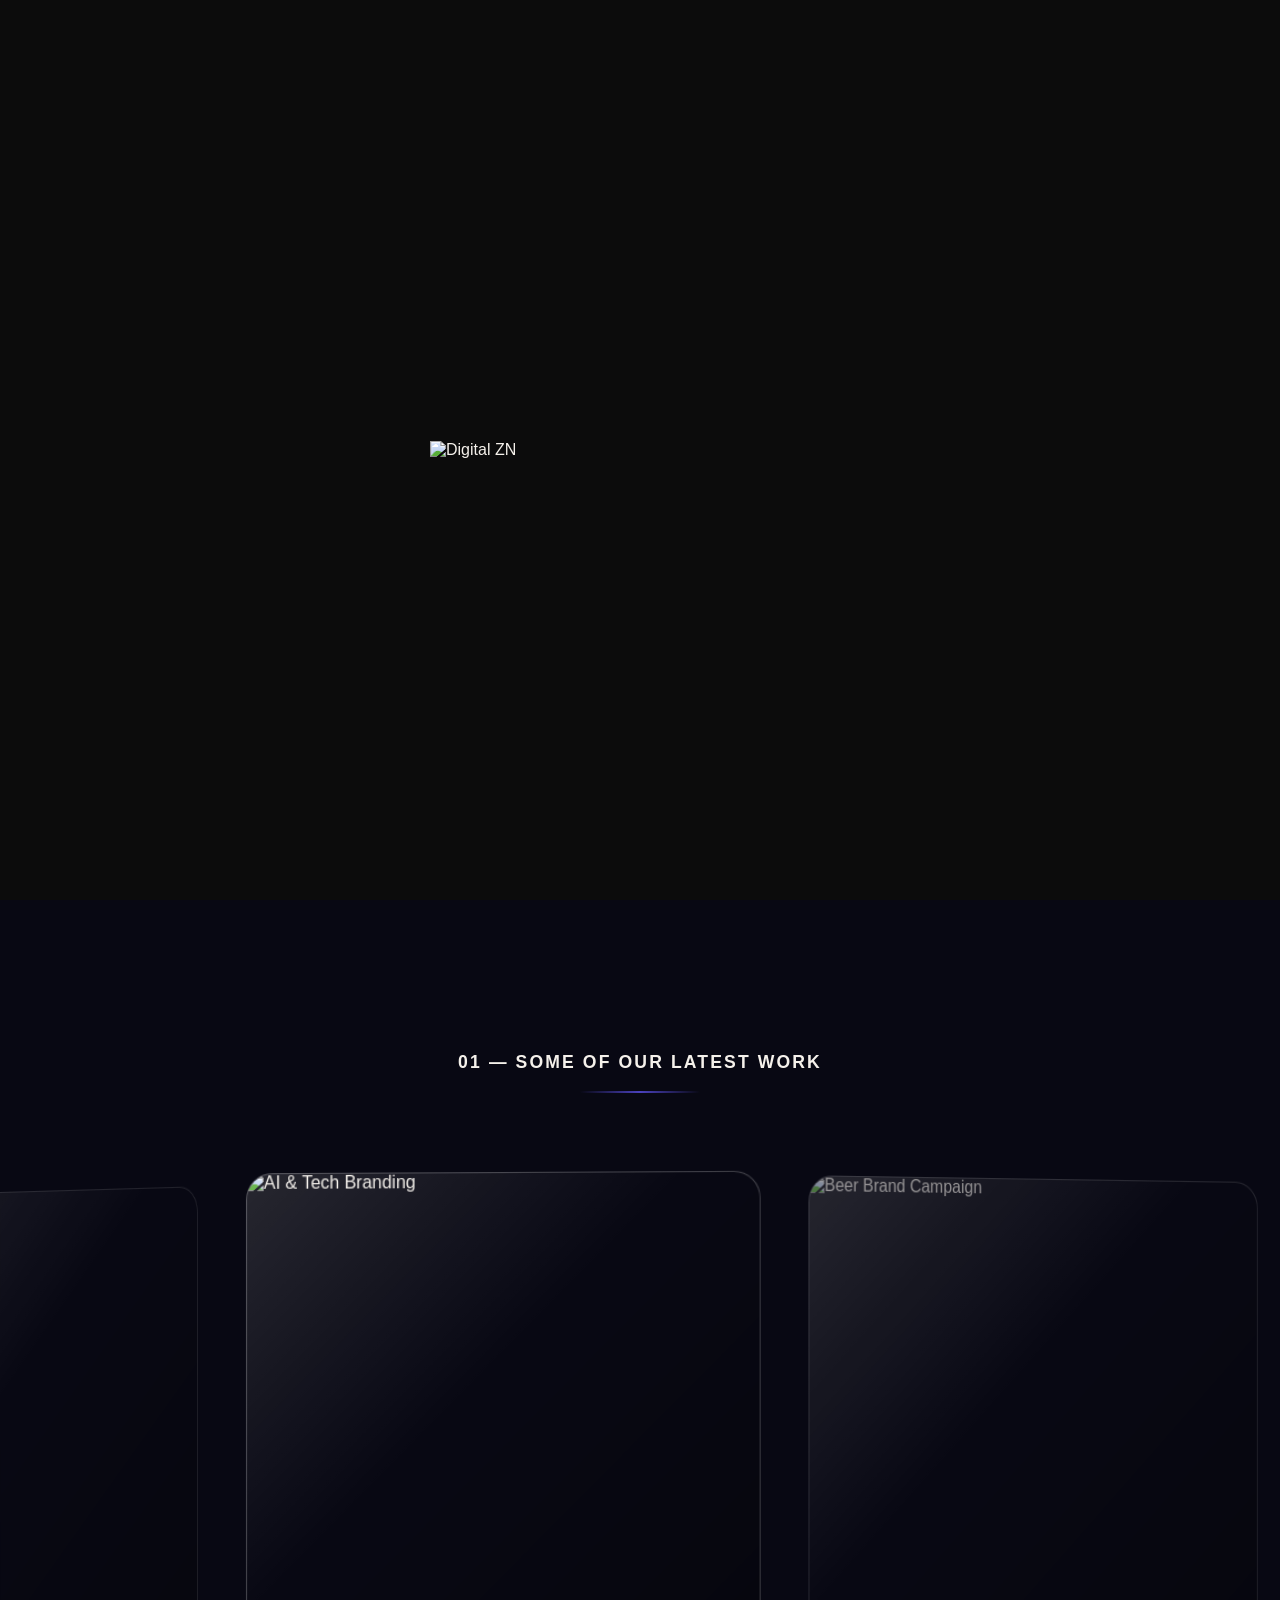
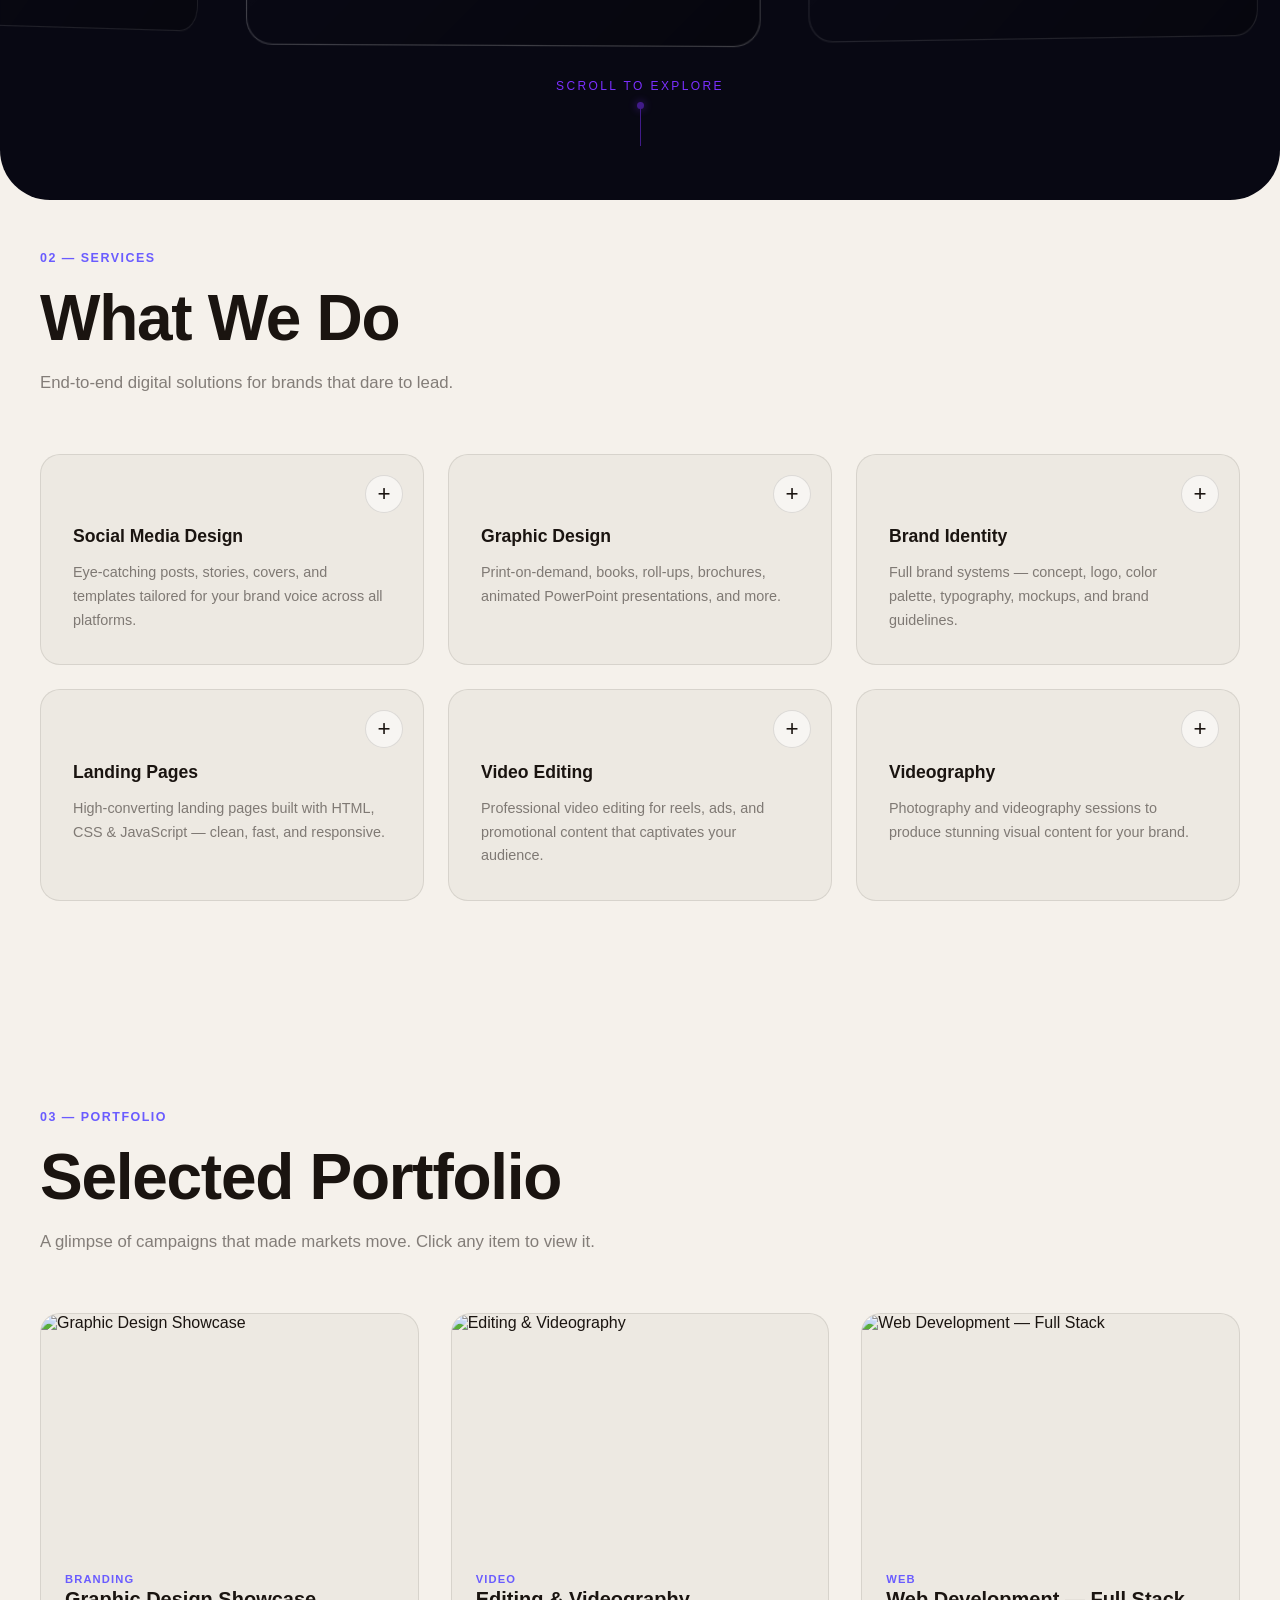
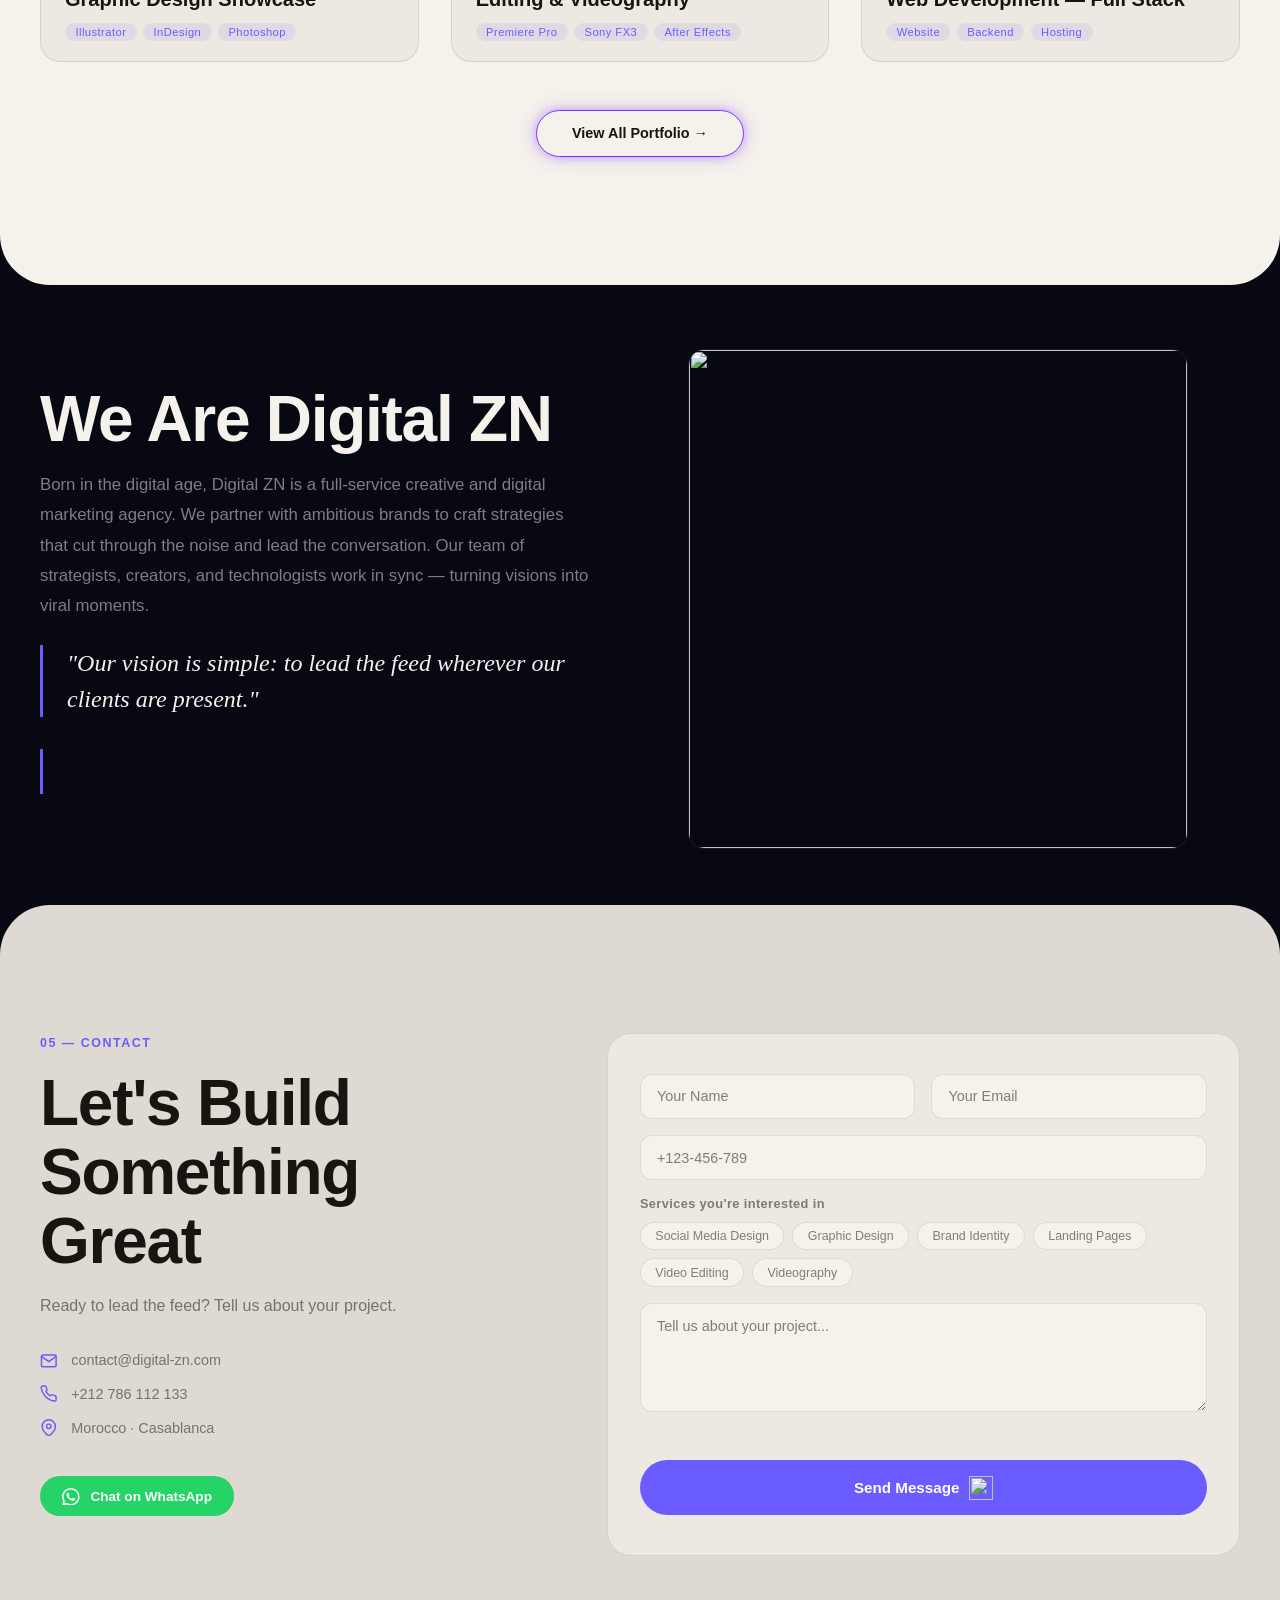
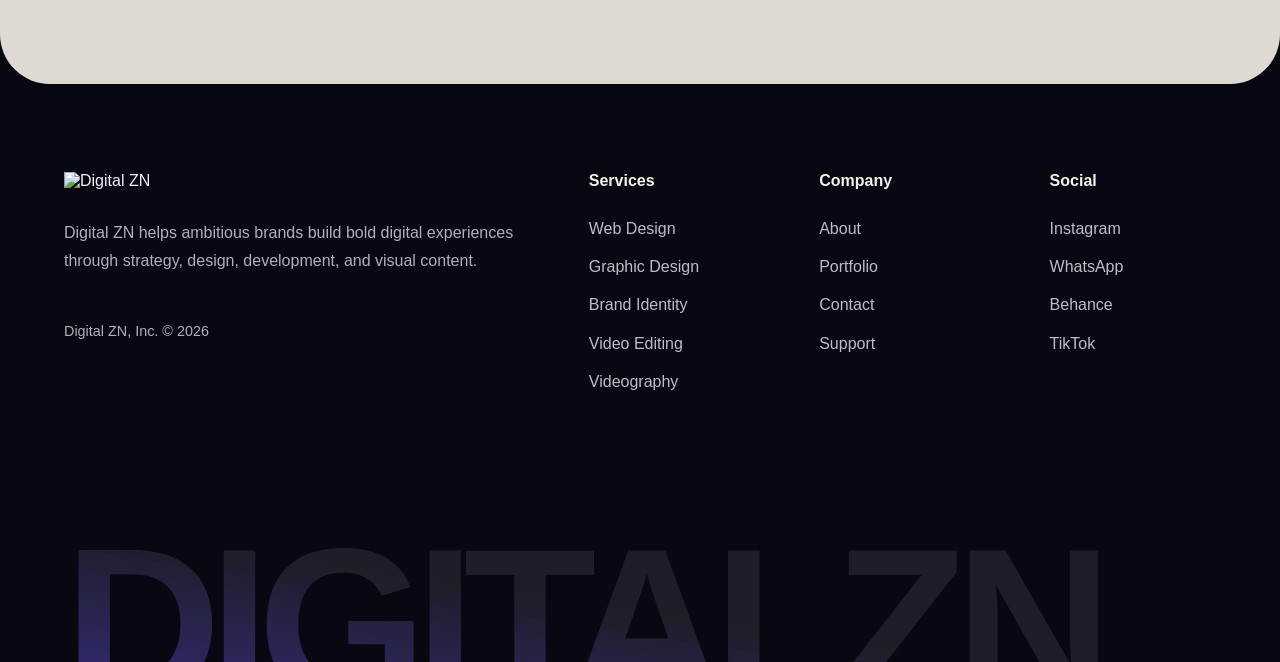
==== commit 2a9bc07a: "new look etc" ====
--- a/old/index.html
+++ b/old/index.html
@@ -33,7 +33,7 @@
   <link rel="preconnect" href="https://fonts.googleapis.com" />
   <link rel="icon" type="image/png" href="assets/logo.png" />
   <link rel="preconnect" href="https://fonts.gstatic.com" crossorigin />
-  <script src="script.js" defer></script>
+  <script src="main.js" defer></script>
 </head>
 
 <body>
@@ -51,7 +51,7 @@
   <!-- NAVIGATION -->
   <nav class="nav" id="mainNav">
     <div class="nav-inner">
-      <a href="#home" class="nav-logo" aria-label="Digital ZN Home">
+      <a href="#hero" class="nav-logo" aria-label="Digital ZN Home">
         <img src="assets/logo.png" alt="Digital ZN" class="nav-logo-img" />
       </a>
       <div class="nav-links" id="navLinks">
@@ -66,7 +66,19 @@
           <button class="lang-btn" data-lang="ar">AR</button>
           <button class="lang-btn" data-lang="fr">FR</button>
         </div>
-        <a href="#contact" class="nav-cta" data-i18n="nav_cta">Contact</a>
+        <a href="#contact" class="nav-cta">
+    <span class="nav-cta-text" data-i18n="nav_cta">Contact</span>
+
+    <svg
+        class="nav-cta-arrow"
+        viewBox="0 0 24 24"
+        aria-hidden="true"
+        focusable="false"
+    >
+        <path d="M5 19L19 5" />
+        <path d="M8 5H19V16" />
+    </svg>
+</a>
         <button class="hamburger" id="hamburger" aria-label="Open menu">
           <span></span><span></span><span></span>
         </button>
@@ -90,6 +102,7 @@
       <source src="assets/velaris.mp4" type="video/mp4">
     </video>
     <div class="hero-overlay"></div>
+    
     <div class="hero-inner">
       <div class="hero-content">
         <h1 class="hero-title reveal-up">
@@ -102,7 +115,16 @@
           <a href="#contact" class="btn-primary" data-i18n="hero_cta1">Start Your Journey</a>
           <a href="#portfolio" class="btn-ghost" data-i18n="hero_cta2">See Our Portfolio</a>
         </div>
-      </div>
+        
+      </div>
+      <div class="right-side">
+
+    <div class="hero-device">
+
+        <div class="hero-device-glow"></div>
+
+        <img class="hero-device-video" src="assets/finaaaaal .gif">
+    </div>
     </div>
 
   </section>
@@ -130,47 +152,60 @@
         </p>
       </div>
       <div class="services-grid">
-        <div class="service-card reveal-up">
-          <div class="service-icon"><img src="assets/icons/socual.png" alt=""></div>
-          <h3 class="service-name" data-i18n="srv1_name">Social Media Design</h3>
-          <p class="service-desc" data-i18n="srv1_desc">Eye-catching posts, stories, covers, and templates tailored for
-            your brand voice across all platforms.</p>
-          <a href="#contact" class="service-link" data-i18n="srv_link">Learn more →</a>
-        </div>
-        <div class="service-card reveal-up">
+        <div class="service-card reveal-up" data-service="1">
+
+  <div class="service-icon">
+    <img src="assets/icons/socual.png" alt="">
+  </div>
+
+  <h3 class="service-name" data-i18n="srv1_name">
+    Social Media Design
+  </h3>
+
+  <p class="service-desc" data-i18n="srv1_desc">
+    Eye-catching posts, stories, covers, and templates tailored for
+    your brand voice across all platforms.
+  </p>
+
+  <button class="service-expand" type="button" aria-label="Open service">
+    <span>+</span>
+  </button>
+
+</div>
+        <div class="service-card reveal-up" data-service="2">
           <div class="service-icon"><img src="assets/icons/graphic-01.png" alt=""></div>
           <h3 class="service-name" data-i18n="srv2_name">Graphic Design</h3>
           <p class="service-desc" data-i18n="srv2_desc">Print-on-demand, books, roll-ups, brochures, animated PowerPoint
             presentations, and more.</p>
-          <a href="#contact" class="service-link" data-i18n="srv_link">Learn more →</a>
-        </div>
-        <div class="service-card reveal-up">
+          <button class="service-expand" type="button" aria-label="Open service"><span>+</span></button>
+        </div>
+        <div class="service-card reveal-up" data-service="3">
           <div class="service-icon"><img src="assets/icons/diam-01.png" alt=""></div>
           <h3 class="service-name" data-i18n="srv3_name">Brand Identity</h3>
           <p class="service-desc" data-i18n="srv3_desc">Full brand systems — concept, logo, color palette, typography,
             mockups, and brand guidelines.</p>
-          <a href="#contact" class="service-link" data-i18n="srv_link">Learn more →</a>
-        </div>
-        <div class="service-card reveal-up">
+          <button class="service-expand" type="button" aria-label="Open service"><span>+</span></button>
+        </div>
+        <div class="service-card reveal-up" data-service="4">
           <div class="service-icon"><img src="assets/icons/web-01.png" alt=""></div>
           <h3 class="service-name" data-i18n="srv4_name">Landing Pages</h3>
           <p class="service-desc" data-i18n="srv4_desc">High-converting landing pages built with HTML, CSS & JavaScript
             — clean, fast, and responsive.</p>
-          <a href="#contact" class="service-link" data-i18n="srv_link">Learn more →</a>
-        </div>
-        <div class="service-card reveal-up">
+          <button class="service-expand" type="button" aria-label="Open service"><span>+</span></button>
+        </div>
+        <div class="service-card reveal-up" data-service="5">
           <div class="service-icon"><img src="assets/icons/play-01.png" alt=""></div>
           <h3 class="service-name" data-i18n="srv5_name">Video Editing</h3>
           <p class="service-desc" data-i18n="srv5_desc">Professional video editing for reels, ads, and promotional
             content that captivates your audience.</p>
-          <a href="#contact" class="service-link" data-i18n="srv_link">Learn more →</a>
-        </div>
-        <div class="service-card reveal-up">
+          <button class="service-expand" type="button" aria-label="Open service"><span>+</span></button>
+        </div>
+        <div class="service-card reveal-up" data-service="6">
           <div class="service-icon"><img src="assets/icons/Untitled-1-01.png" alt=""></div>
           <h3 class="service-name" data-i18n="srv6_name">Videography</h3>
           <p class="service-desc" data-i18n="srv6_desc">Photography and videography sessions to produce stunning visual
             content for your brand.</p>
-          <a href="#contact" class="service-link" data-i18n="srv_link">Learn more →</a>
+          <button class="service-expand" type="button" aria-label="Open service"><span>+</span></button>
         </div>
       </div>
     </div>
@@ -247,7 +282,7 @@
   </section>
 
   <!-- SECTION 04 — ABOUT -->
-  <section id="about" class="section-about section-dark">
+  <section id="about" class="section-abouts section-dark">
     <div class="section-inner">
       
       <div class="about-grid">
@@ -260,7 +295,16 @@
             turning visions into viral moments.</p>
           <blockquote class="about-quote reveal-up" data-i18n="ab_quote">"Our vision is simple: to lead the feed
             wherever our clients are present."</blockquote>
-        </div>
+                              <div class="about-text-loop reveal-up" aria-label="What defines Digital ZN">
+            <span class="about-loop-item">Creative Excellence</span>
+            <span class="about-loop-item">Data-Driven Results</span>
+            <span class="about-loop-item">Cultural Intelligence</span>
+            <span class="about-loop-item">Speed to Market</span>
+            <span class="about-loop-item">Transparent Partnership</span>
+            <span class="about-loop-item">Measurable ROI</span>
+          </div>
+        </div>
+
         <div class="about-right">
           <div class="about-visual reveal-up">
             <img src="assets/sehsucht.gif" alt="" aria-hidden="false" class="about-gif" />
@@ -269,71 +313,6 @@
       </div>
     </div>
   </section>
-
-  <div class="team-slider">
-    <div class="slider-track">
-
-      <!-- Original Cards -->
-
-      <div class="card">
-        <div>
-          <span class="pillar-num">01</span>
-          <h3>Creative Excellence</h3>
-        </div>
-      </div>
-
-      <div class="card">
-        <div>
-          <span class="pillar-num">02</span>
-          <h3>Data-Driven Results</h3>
-        </div>
-      </div>
-
-      <div class="card">
-        <div>
-          <span class="pillar-num">03</span>
-          <h3>Cultural Intelligence</h3>
-        </div>
-      </div>
-
-      <div class="card">
-        <div>
-          <span class="pillar-num">04</span>
-          <h3>Speed to Market</h3>
-        </div>
-      </div>
-
-      <!-- Duplicate -->
-      <div class="card">
-        <div>
-          <span class="pillar-num">05</span>
-          <h3>Transparent Partnership</h3>
-        </div>
-      </div>
-
-      <div class="card">
-        <div>
-          <span class="pillar-num">06</span>
-          <h3>Measurable ROI</h3>
-        </div>
-      </div>
-
-      <div class="card">
-        <div>
-          <span class="pillar-num">01</span>
-          <h3>Creative Excellence</h3>
-        </div>
-      </div>
-
-      <div class="card">
-        <div>
-          <span class="pillar-num">02</span>
-          <h3>Data-Driven Results</h3>
-        </div>
-      </div>
-
-    </div>
-  </div>
 
   <!-- SECTION 05 — CONTACT -->
   <section id="contact" class="section-contact section-cream">
@@ -417,7 +396,7 @@
             <div class="form-error" id="formError" aria-live="polite"></div>
             <button type="submit" class="btn-submit" id="submitBtn">
               <span id="submitLabel" data-i18n="form_send">Send Message</span>
-              <img src="assets/icons/send-01-01.png" alt="" aria-hidden="true" />
+              <img src="assets/icons/send-01-01.png" alt="" aria-hidden="true">
             </button>
           </form>
           <div class="form-success" id="formSuccess" style="display:none">
@@ -513,6 +492,58 @@
 
   </div>
 </footer>
+<!-- SERVICE MORPH DIALOG -->
+<div class="service-dialog" id="serviceDialog" aria-hidden="true">
+
+  <div class="service-dialog-backdrop"></div>
+
+<div class="service-dialog-container">
+
+  <button
+    class="service-dialog-close"
+    id="serviceDialogClose"
+    type="button"
+    aria-label="Close service"
+  >
+    ×
+  </button>
+
+  <!-- BIG IMAGE -->
+  <div class="service-dialog-image" id="dialogImage"></div>
+
+  <!-- CONTENT -->
+  <div class="service-dialog-content">
+
+    <span
+      class="service-dialog-number"
+      id="dialogNumber"
+    >
+      01 — SERVICE
+    </span>
+
+    <h2
+      class="service-dialog-title"
+      id="dialogTitle"
+    >
+      Social Media Design
+    </h2>
+
+    <p
+      class="service-dialog-description"
+      id="dialogDescription"
+    >
+      Eye-catching posts, stories, covers, and templates tailored
+      for your brand voice across all platforms.
+    </p>
+
+    <a href="#contact" class="service-dialog-link">
+      Let's work together →
+    </a>
+
+  </div>
+
+</div>
+</div>
 </body>
 
 </html>
--- a/old/style.css
+++ b/old/style.css
@@ -22,8 +22,26 @@
   --text-cream-sec: #1A1410;
   --font-heading: 'Jost', sans-serif;
 }
-
-
+/* ============================================
+   scrool bar
+============================================ */
+html {
+  background: transparent;
+}
+
+::-webkit-scrollbar {
+  width: 6px;
+  background: transparent;
+}
+
+::-webkit-scrollbar-track {
+  background: transparent;
+}
+
+::-webkit-scrollbar-thumb {
+  background: #6a5cffdd;
+  border-radius: 999px;
+}
 /* ============================================
    RESET
 ============================================ */
@@ -201,13 +219,59 @@
 [data-theme="light"] .icon-moon { display: none; }
 
 .nav-cta {
-  display: none; align-items: center;
-  background: var(--purple); color: #fff; border-radius: 50px;
-  padding: 0.52rem 1.2rem; font-size: 0.8rem; font-weight: 600;
-  letter-spacing: 0.02em; transition: background 0.2s, transform 0.2s;
-
-}
-.nav-cta:hover { background: var(--purple-light); transform: translateY(-1px); }
+    display: none;
+
+    align-items: center;
+    justify-content: center;
+
+    gap: 0.45rem;
+
+    background: var(--purple);
+    color: #fff;
+
+    border-radius: 50px;
+
+    padding: 0.62rem 1.05rem 0.62rem 1.25rem;
+
+    font-size: 0.8rem;
+    font-weight: 600;
+    letter-spacing: 0.02em;
+
+    white-space: nowrap;
+
+    transition:
+        background 0.25s ease,
+        transform 0.25s ease,
+        box-shadow 0.25s ease;
+}
+.nav-cta-text {
+    display: inline-block;
+}
+.nav-cta-arrow {
+    width: 16px;
+    height: 16px;
+
+    flex: 0 0 auto;
+
+    fill: none;
+    stroke: currentColor;
+    stroke-width: 2.3;
+    stroke-linecap: round;
+    stroke-linejoin: round;
+
+    transition:
+        transform 0.3s cubic-bezier(0.22, 1, 0.36, 1);
+}
+.nav-cta:hover {
+    background: var(--purple-light);
+    transform: translateY(-1px);
+
+    box-shadow:
+        0 8px 24px rgba(106, 92, 255, 0.22);
+}
+.nav-cta:hover .nav-cta-arrow {
+    transform: translate(2px, -2px);
+}
 @media (min-width: 900px) { .nav-cta { display: inline-flex; } }
 
 .hamburger { display: flex; flex-direction: column; gap: 5px; background: none; border: none; padding: 4px; }
@@ -252,7 +316,17 @@
 .mobile-link--cta { color: var(--purple); font-weight: 700; }
 [data-theme="light"] .mobile-link { color: var(--fg-light-muted); border-color: var(--cream-border); }
 [data-theme="light"] .mobile-link:hover { background: var(--cream-2); color: var(--fg-light); }
-
+[dir="rtl"] .nav-cta {
+    flex-direction: row-reverse;
+}
+
+[dir="rtl"] .nav-cta-arrow {
+    transform: scaleX(-1);
+}
+
+[dir="rtl"] .nav-cta:hover .nav-cta-arrow {
+    transform: scaleX(-1) translate(2px, -2px);
+}
 /* ============================================
    SECTION BASE
 ============================================ */
@@ -283,6 +357,7 @@
 [data-theme="light"] .section-sub { color: var(--fg-dark-muted); }
 
 .section-header { margin-bottom: 3.5rem; }
+
 
 /* ============================================
    REVEAL ANIMATIONS
@@ -460,64 +535,253 @@
    HERO SECTION
 ============================================ */
 
+/* ============================================
+   HERO — SPLIT LAYOUT
+============================================ */
+
 .section-hero {
   min-height: 100vh;
-  padding: 8rem 2rem 4rem;
+  padding: 4rem 4rem 1rem;
   position: relative;
   overflow: hidden;
+
   display: flex;
   align-items: center;
   justify-content: center;
 }
+
+/* Background video */
 .hero-bg-video {
   position: absolute;
   inset: 0;
   width: 100%;
   height: 100%;
   object-fit: cover;
-  opacity:0.6 ;
+  opacity: 0.35;
   z-index: 0;
   pointer-events: none;
 }
+
+/* Dark overlay ONLY */
 .hero-overlay {
   position: absolute;
   inset: 0;
   z-index: 1;
-  background: linear-gradient(180deg, rgba(0,0,0,0.35) 0%, rgba(0,0,0,0.55) 100%);
+
+    background:
+        radial-gradient(
+            circle at 72% 50%,
+            rgba(106,92,255,0.14) 0%,
+            rgba(106,92,255,0.04) 28%,
+            transparent 70%
+        ),
+        linear-gradient(
+            90deg,
+            rgba(0,0,0,0.88) 0%,
+            rgba(0,0,0,0.58) 43%,
+            rgba(0,0,0,0.18) 100%
+        );
+
   pointer-events: none;
 }
- .section-hero .hero-inner {
-      position: relative;
-      z-index: 2;
-      display: grid;
-      place-items: center;
-      width: 100%;
-      height: 100%;
-}
-        .hero-content {
-      position: relative;
-      z-index: 2;
-      max-width: 100%;
-      text-align: center;
-}
-.hero-inner {  max-width:1290px; margin: 0 auto; text-align: center; }
-.hero-badge {
-  display: inline-block; font-size: 0.75rem; font-weight: 600;
-  letter-spacing: 0.12em; text-transform: uppercase; color: var(--purple-light);
-  border: 1px solid var(--purple); border-radius: 100px;
-  padding: 0.35rem 1rem; margin-bottom: 1.75rem;
-}
+
+/* Main 2-column container */
+.hero-inner {
+  position: relative;
+  z-index: 2;
+
+  width: 100%;
+  max-width: 1400px;
+
+  margin: 0 auto;
+
+  display: grid;
+    grid-template-columns: 45% 55%;
+  gap: 1rem;
+  align-items: center;
+
+
+  text-align: left;
+}
+
+/* LEFT SIDE */
+.left-side {
+  width: 100%;
+  display: flex;
+  align-items: center;
+  justify-content: flex-start;
+}
+
+.hero-content {
+  max-width: 650px;
+  text-align: left;
+}
+
+/* RIGHT SIDE */
+.right-side {
+  width: 100%;
+  min-height: 500px;
+
+  display: flex;
+  align-items: center;
+  justify-content: center;
+
+  position: relative;
+}
+
+/* Title */
 .hero-title {
-  font-size: clamp(3.5rem, 8vw, 8rem); font-weight: 750;
-  line-height: 1.0; letter-spacing: -0.03em; margin-bottom: 1.5rem;
-
-}
-.hero-title em {display: block; color: var(--purple-light); font-style: normal; }
+  font-size: clamp(3.5rem, 7vw, 7rem);
+  font-weight: 750;
+  line-height: 1;
+  letter-spacing: -0.03em;
+  margin-bottom: 1.5rem;
+  max-width: 620px;
+    text-shadow:
+        0 1px 0 rgba(255,255,255,0.08),
+        0 10px 25px rgba(0,0,0,0.25),
+        0 0 40px rgba(106,92,255,0.06);
+}
+
+.hero-title em {
+  display: block;
+  color: var(--purple-light);
+  font-style: normal;
+   background:
+        linear-gradient(
+            135deg,
+            #8B7CFF 0%,
+            #6A5CFF 45%,
+            #7667FF 100%
+        );
+
+    -webkit-background-clip: text;
+    background-clip: text;
+
+    -webkit-text-fill-color: transparent;
+
+    filter:
+        drop-shadow(0 10px 22px rgba(106,92,255,0.16))
+        drop-shadow(0 0 28px rgba(106,92,255,0.10));
+}
+
+/* Description */
 .hero-sub {
-  font-size: 1.1rem; color: var(--fg-dark-muted); line-height: 1.75;
-  max-width: 28rem; margin: 0 auto 2.5rem;
-}
-.hero-cta { display: flex; gap: 0.85rem; justify-content: center; flex-wrap: wrap; }
+  font-size: 1.1rem;
+  color: var(--fg-dark-muted);
+  line-height: 1.75;
+
+  max-width: 32rem;
+
+  margin: 0 0 2.5rem;
+}
+
+/* Buttons */
+.hero-cta {
+  display: flex;
+  gap: 0.85rem;
+  justify-content: flex-start;
+  flex-wrap: wrap;
+}
+
+.hero-device {
+    position: relative;
+
+    width: min(780px, 55vw);
+
+    transform: translateX(-5vw);
+
+    display: flex;
+    align-items: center;
+    justify-content: center;
+    
+}
+.hero-device-video {
+    position: relative;
+    z-index: 2;
+
+    width: 100%;
+    height: auto;
+
+    display: block;
+    object-fit: contain;
+
+    /* Makes black areas merge with the dark hero */
+    mix-blend-mode: screen;
+        transform:
+        translateZ(40px)
+        rotateY(-3deg)
+        rotateX(1deg);
+
+    transform-style: preserve-3d;
+}
+
+
+
+@keyframes heroFloat {
+  0%, 100% {
+    transform: translateY(0);
+  }
+
+  50% {
+    transform: translateY(-12px);
+  }
+}
+
+
+/* ============================================
+   HERO — MOBILE
+============================================ */
+
+@media (max-width: 899px) {
+
+  .section-hero {
+    min-height: auto;
+    padding-top: 8rem;
+    padding-bottom: 5rem;
+  }
+
+  .hero-inner {
+    grid-template-columns: 1fr;
+    gap: 3rem;
+  }
+
+  .left-side {
+    justify-content: center;
+  }
+
+  .hero-content {
+    max-width: 700px;
+    text-align: center;
+  }
+
+  .hero-sub {
+    margin-left: auto;
+    margin-right: auto;
+  }
+
+  .hero-cta {
+    justify-content: center;
+  }
+
+  .right-side {
+    min-height: auto;
+  }
+
+  .hero-visual {
+    max-width: 600px;
+  }
+}
+
+
+
+
+
+
+
+
+
+
 
 .btn-primary {
   background: var(--purple); color: #fff; border: none; border-radius: 100px;
@@ -597,6 +861,7 @@
 }
 
 
+
 /* ============================================
    SERVICES
 ============================================ */
@@ -604,7 +869,7 @@
   display: grid;
   grid-template-columns: repeat(auto-fill, minmax(min(100%, 320px), 1fr));
   gap: 1.5rem;
-  padding-bottom: -5rem;
+  padding-bottom: -50rem;
   
 }
 .section-services{margin-top:-80px;}
@@ -616,29 +881,330 @@
 }
 [data-theme="light"] .service-card { background: var(--cream-2); border-color: rgba(20,18,27,0.08); }
 .service-card:hover {
-  background: #EDE9E2; border-color: var(--purple);
-  transform: translateY(-4px); box-shadow: 0 16px 40px rgba(91,79,232,0.1);
-}
-[data-theme="light"] .service-card:hover { background: #EDE8FB; }
+  background: var(--cream-2);
+  border-color: var(--purple);
+  transform: translateY(-4px);
+  box-shadow: 0 16px 40px rgba(91,79,232,0.1);
+}
 .service-icon { font-size: 1.6rem; width: 26px;height: 26px; }
 .service-name {
   font-size: 1.1rem; font-weight: 600;
   color: var(--fg-light); line-height: 1.2;
 }
 .service-desc { font-size: 0.9rem; color: var(--fg-light-muted); line-height: 1.65; flex: 1; }
-.service-link {
-  font-size: 0.82rem; font-weight: 600; color: var(--purple);
-  letter-spacing: 0.02em; margin-top: auto; transition: opacity 0.2s;
-}
-.service-link:hover { opacity: 0.75; }
+/* ============================================
+   SERVICE MORPHING DIALOG — TRUE CARD MORPH
+============================================ */
+.service-card {
+  position: relative;
+  isolation: isolate;
+  overflow: hidden;
+  cursor: pointer;
+  transition:
+    transform 0.45s cubic-bezier(0.22, 1, 0.36, 1),
+    box-shadow 0.45s cubic-bezier(0.22, 1, 0.36, 1),
+    background 0.35s ease,
+    border-color 0.35s ease;
+}
+
+.service-card::before {
+  content: none !important;
+}
+
+.service-card > * {
+  position: relative;
+  z-index: 2;
+}
+
+.service-card:hover {
+  background: var(--cream-2);
+  border-color: var(--cream-border);
+  transform: translateY(-4px);
+  box-shadow: 0 16px 40px rgba(0,0,0,0.06);
+}
+
+.service-expand {
+  position: absolute;
+  top: 1.25rem;
+  right: 1.25rem;
+  width: 38px;
+  height: 38px;
+  display: flex;
+  align-items: center;
+  justify-content: center;
+  border-radius: 50%;
+  border: 1px solid rgba(26,20,16,0.12);
+  background: rgba(255,255,255,0.55);
+  color: var(--fg-light);
+  font-size: 1.4rem;
+  font-weight: 300;
+  cursor: pointer;
+  z-index: 4;
+  transition:
+    transform 0.4s cubic-bezier(0.22,1,0.36,1),
+    background 0.25s ease,
+    color 0.25s ease,
+    border-color 0.25s ease;
+}
+
+.service-expand span {
+  display: block;
+  line-height: 1;
+  transition: transform 0.4s cubic-bezier(0.22,1,0.36,1);
+}
+
+.service-card:hover .service-expand {
+  background: var(--purple);
+  color: #fff;
+  border-color: var(--purple);
+  transform: scale(1.08);
+}
+
+.service-card:hover .service-expand span {
+  transform: rotate(90deg);
+}
+
+/* Hide the original card only while its matching dialog is open. */
+.service-card.service-morph-source {
+  opacity: 0 !important;
+  pointer-events: none !important;
+}
+
+.service-dialog {
+  position: fixed;
+  inset: 0;
+  z-index: 9000;
+  visibility: hidden;
+  pointer-events: none;
+  overflow: hidden;
+}
+
+.service-dialog.open {
+  visibility: visible;
+  pointer-events: auto;
+}
+
+.service-dialog-backdrop {
+  position: absolute;
+  inset: 0;
+  background: rgba(8,8,19,0.58);
+  opacity: 0;
+  backdrop-filter: blur(0px);
+  -webkit-backdrop-filter: blur(0px);
+  transition:
+    opacity 0.32s ease,
+    backdrop-filter 0.38s ease,
+    -webkit-backdrop-filter 0.38s ease;
+}
+
+.service-dialog.open .service-dialog-backdrop {
+  opacity: 1;
+  backdrop-filter: blur(14px);
+  -webkit-backdrop-filter: blur(14px);
+}
+
+.service-dialog-container {
+  position: fixed;
+  z-index: 2;
+  left: var(--morph-from-x, 50vw);
+  top: var(--morph-from-y, 50vh);
+  width: var(--morph-from-w, 320px);
+  height: var(--morph-from-h, 300px);
+  overflow: hidden;
+  border-radius: var(--morph-from-radius, 20px);
+  background: var(--cream-bg);
+  color: var(--fg-light);
+  box-shadow: 0 40px 100px rgba(8,8,19,0.30);
+  opacity: 0;
+  transform: none;
+  transition:
+    left 0.42s cubic-bezier(0.22,1,0.36,1),
+    top 0.42s cubic-bezier(0.22,1,0.36,1),
+    width 0.42s cubic-bezier(0.22,1,0.36,1),
+    height 0.42s cubic-bezier(0.22,1,0.36,1),
+    border-radius 0.42s cubic-bezier(0.22,1,0.36,1),
+    opacity 0.25s ease;
+}
+
+.service-dialog.open .service-dialog-container {
+  left: var(--morph-to-x);
+  top: var(--morph-to-y);
+  width: var(--morph-to-w);
+  height: var(--morph-to-h);
+  border-radius: 28px;
+  opacity: 1;
+}
+
+.service-dialog-image {
+  position: relative;
+  width: 100%;
+  height: 54%;
+  min-height: 250px;
+  overflow: hidden;
+  background:
+    radial-gradient(circle at 50% 40%, rgba(106,92,255,0.08), transparent 62%),
+    #dedbd6;
+}
+
+.service-dialog-image img {
+  width: 100%;
+  height: 100%;
+  object-fit: contain;
+  padding: 3.5rem;
+  display: block;
+  transform: scale(0.82);
+  opacity: 0;
+  transition:
+    transform 0.7s cubic-bezier(0.22,1,0.36,1) 0.18s,
+    opacity 0.4s ease 0.15s;
+}
+
+.service-dialog.open .service-dialog-image img {
+  transform: scale(1);
+  opacity: 1;
+}
+
+.service-dialog-image::after {
+  content: '';
+  position: absolute;
+  inset: 0;
+  pointer-events: none;
+  background: linear-gradient(to bottom, transparent 65%, rgba(0,0,0,0.08));
+}
+
+.service-dialog-close {
+  position: absolute;
+  top: 1rem;
+  right: 1rem;
+  z-index: 10;
+  width: 42px;
+  height: 42px;
+  display: flex;
+  align-items: center;
+  justify-content: center;
+  border: 1px solid rgba(255,255,255,0.55);
+  border-radius: 50%;
+  background: rgba(20,18,27,0.42);
+  color: #fff;
+  font-size: 1.6rem;
+  font-weight: 300;
+  line-height: 1;
+  cursor: pointer;
+  backdrop-filter: blur(10px);
+  -webkit-backdrop-filter: blur(10px);
+  transition: transform 0.3s ease, background 0.3s ease;
+}
+
+.service-dialog-close:hover {
+  transform: rotate(90deg) scale(1.04);
+  background: var(--purple);
+}
+
+.service-dialog-content {
+  height: 46%;
+  min-height: 260px;
+  overflow-y: auto;
+  padding: 1.65rem 2rem 2rem;
+  opacity: 0;
+  transform: translateY(18px);
+  transition:
+    opacity 0.35s ease 0.22s,
+    transform 0.42s cubic-bezier(0.22,1,0.36,1) 0.22s;
+}
+
+.service-dialog.open .service-dialog-content {
+  opacity: 1;
+  transform: translateY(0);
+}
+
+.service-dialog-number {
+  display: block;
+  margin-bottom: 0.55rem;
+  color: var(--purple);
+  font-size: 0.72rem;
+  font-weight: 700;
+  letter-spacing: 0.14em;
+  text-transform: uppercase;
+}
+
+.service-dialog-title {
+  margin: 0 0 0.8rem;
+  font-size: clamp(2rem, 5vw, 3rem);
+  line-height: 1.05;
+  letter-spacing: -0.025em;
+}
+
+.service-dialog-description {
+  margin: 0;
+  max-width: 540px;
+  color: var(--fg-light-muted);
+  line-height: 1.7;
+}
+
+.service-dialog-link {
+  display: inline-flex;
+  align-items: center;
+  margin-top: 1.5rem;
+  color: var(--purple);
+  font-size: 0.9rem;
+  font-weight: 600;
+  transition: transform 0.3s ease, opacity 0.3s ease;
+}
+
+.service-dialog-link:hover {
+  transform: translateX(5px);
+  opacity: 0.75;
+}
+
+body.service-dialog-open {
+  overflow: hidden;
+}
+
+@media (max-width: 600px) {
+  .service-dialog-container {
+    border-radius: 22px;
+  }
+  .service-dialog-image {
+    height: 45%;
+    min-height: 210px;
+  }
+  .service-dialog-image img {
+    padding: 2.5rem;
+  }
+  .service-dialog-content {
+    height: 55%;
+    padding: 1.4rem 1.4rem 1.75rem;
+  }
+  .service-dialog-title {
+    font-size: 2rem;
+  }
+  .service-expand {
+    width: 34px;
+    height: 34px;
+    top: 1rem;
+    right: 1rem;
+  }
+}
+
+@media (prefers-reduced-motion: reduce) {
+  .service-card,
+  .service-expand,
+  .service-expand span,
+  .service-dialog-container,
+  .service-dialog-backdrop,
+  .service-dialog-image img,
+  .service-dialog-content {
+    transition: none !important;
+  }
+}
 
 /* ============================================
    PORTFOLIO
 ============================================ */
 .section-portfolio {
     background: rgb(245, 241, 235);
-    padding-bottom: 50px;
-    margin-top:-80px;
+    padding-bottom: 0;
+    margin-top:-50px;
         border-radius:
         0 0 50px 50px;
 }
@@ -691,21 +1257,12 @@
 /* ============================================
    ABOUT
 ============================================ */
-.section-about{
-  /* Flat dark — the portfolio section above already fades beige-to-black
-     on its own, and the card band below sits on this same background, so
-     About no longer needs its own fade-to-cream (that was bleeding beige
-     through the transparent card band via the negative margins below). */
-  background: #080813;
-
-}
-/* The shared .section-inner padding (6-8rem top and bottom) reads as dead
-   black space both before the "04 — About" label and again between the
-   purple card and the card band below — the band already adds its own
-   margin on top of this. Trim both sides to a normal, single gap. */
-.section-about .section-inner { padding-top: 3rem; padding-bottom: 0rem; }
-.about-grid { display: grid; grid-template-columns: 1fr; gap: 4rem;
-}
+
+.section-abouts .section-inner {
+  border-radius: 0 0 50px 50px ; 
+  padding-top: 4rem; 
+  padding-bottom: 1.5rem;}
+.about-grid { display: grid; grid-template-columns: 1fr; gap: 4rem;}
 @media (min-width: 900px) { .about-grid { grid-template-columns: 1fr 1fr; align-items: start; gap: 6rem; }  }
 .about-body { font-size: 1.05rem; line-height: 1.8; color: var(--fg-dark-muted); margin-bottom: 0.5rem; }
 .about-quote {
@@ -718,84 +1275,152 @@
   margin-bottom: 2rem; aspect-ratio: 1/1; max-width: 500px;
 }
 .about-gif { width: 100%; height: 100%; object-fit: fill; }
-.slider-track h3{ 
-  color: #F5F1EB;
-}
-.team-slider {
-  /* Used to sit on a negative margin so the band overlapped into
-     .section-about's old fade-to-cream tail (hiding the seam under the
-     fade). Now that About is flat dark with no fade, the band just flows
-     after the About content on that same dark background — no overlap
-     needed. Flat dark background all the way down, so Contact's cream
-     starts with a clean, immediate cut instead of a gradient. */
+.about-text-loop {
+  --loop-height: 2.8rem;
   position: relative;
   width: 100%;
-  overflow-x: hidden;
-  overflow-y: visible;
-  background: rgba(245, 245, 220, 0);
-  padding: -5rem 0 -4rem;
-  margin-top: 1rem;
-      border-radius:
-        0 0 50px 50px;
-  background: #080813;
-}
-
-.slider-track{
+  min-height: var(--loop-height);
+  margin-top: 2rem;
+  padding-left: 1.5rem;
+  border-left: 3px solid var(--purple);
   display: flex;
-  gap: 30px;
-  width: max-content;
-  padding: 0px;
-  margin:1rem;
-  animation: scroll 50s linear infinite;
-}
-
-.card{
-    width:350px;
-    height:100px;
-    display:flex;
-    align-items:baseline;
-    gap:20px;
-    padding:25px;
-    border-radius:28px;
-    background-color: #ffffff23;
-    flex-shrink:0;
-    border-radius: 16px;
-    backdrop-filter: blur(10.3px);
-    -webkit-backdrop-filter: blur(10.3px);
-}
-.card .pillar-num { color: var(--purple); font-size: auto; align-items: center;} 
-
-.card h3{
-    color:#F5F1EB;
-    font-size:20px;
-    margin-bottom:8px;
-    align-items: center;
-}[data-theme="light"] .card h3 { color :#000;}
-
-@keyframes scroll{
-
-    from{
-        transform:translateX(0);
-    }
-
-    to{
-        transform:translateX(calc(-50% - 15px));
-    }
-
-}
-
+  align-items: center;
+  overflow: hidden;
+  perspective: 900px;
+}
+
+.about-text-loop::before {
+  content: 'OUR APPROACH';
+  position: absolute;
+  top: -0.85rem;
+  left: 1.5rem;
+  font-size: 0.62rem;
+  font-weight: 700;
+  letter-spacing: 0.16em;
+  text-transform: uppercase;
+  color: var(--purple-light);
+}
+
+.about-loop-item {
+  position: absolute;
+  inset: 0 auto auto 1.5rem;
+  display: flex;
+  align-items: center;
+  height: var(--loop-height);
+  width: calc(100% - 1.5rem);
+
+  font-family: var(--font-heading);
+  font-size: clamp(1.05rem, 1.8vw, 1.35rem);
+  font-weight: 500;
+  letter-spacing: -0.01em;
+  color: var(--fg-dark);
+
+  opacity: 0;
+  transform: translateY(14px) rotateX(-55deg);
+  transform-origin: center center;
+  backface-visibility: hidden;
+  -webkit-backface-visibility: hidden;
+  filter: blur(3px);
+
+  /* 15s total = 2.5s per item.
+     The visible phase ends before the next item begins,
+     so two blurred words never sit on top of each other. */
+  animation: aboutLoop 9s cubic-bezier(0.99, 1, 0.99, 1) infinite;
+  will-change: transform, opacity, filter;
+}
+
+.about-loop-item::before {
+  content: '';
+  width: 0.45rem;
+  height: 0.45rem;
+  margin-right: 0.75rem;
+  flex: 0 0 auto;
+  border-radius: 50%;
+  background: var(--purple);
+  box-shadow: 0 0 14px rgba(106, 92, 255, 0.45);
+}
+
+.about-loop-item:nth-child(1) { animation-delay: 0s; }
+.about-loop-item:nth-child(2) { animation-delay: -1.5s; }
+.about-loop-item:nth-child(3) { animation-delay: -3s; }
+.about-loop-item:nth-child(4) { animation-delay: -4.5s; }
+.about-loop-item:nth-child(5) { animation-delay: -6s; }
+.about-loop-item:nth-child(6) { animation-delay: -7.5s; }
+
+@keyframes aboutLoop {
+  /* enter */
+  0% {
+    opacity: 0;
+    transform: translateY(14px) rotateX(-55deg);
+    filter: blur(3px);
+  }
+
+  5% {
+    opacity: 1;
+    transform: translateY(0) rotateX(0deg);
+    filter: blur(0);
+  }
+
+  /* hold */
+  5%,
+  12% {
+    opacity: 1;
+    transform: translateY(0) rotateX(0deg);
+    filter: blur(0);
+  }
+
+  /* exit — finishes before the next item starts */
+  20% {
+    opacity: 0;
+    transform: translateY(-14px) rotateX(55deg);
+    filter: blur(3px);
+  }
+
+  100% {
+    opacity: 0;
+    transform: translateY(14px) rotateX(-55deg);
+    filter: blur(3px);
+  }
+}
+
+@media (max-width: 767px) {
+  .about-text-loop {
+    --loop-height: 2.5rem;
+    margin-top: 1.75rem;
+    padding-left: 1.1rem;
+  }
+
+  .about-text-loop::before {
+    left: 1.1rem;
+  }
+
+  .about-loop-item {
+    left: 1.1rem;
+    width: calc(100% - 1.1rem);
+    font-size: 1rem;
+  }
+}
+
+[data-theme="light"] .about-loop-item {
+  color: var(--fg-light);
+}
+
+@media (prefers-reduced-motion: reduce) {
+  .about-loop-item {
+    animation: none;
+    opacity: 1;
+    position: absolute;
+  }
+
+  .about-loop-item:not(:first-child) {
+    opacity: 0;
+  }
+}
 /* ============================================
    CONTACT
 ============================================ */
-.section-contact{background: linear-gradient(
-    to top,
-    #F5F1EB 85%,   /* stays solid black for most of the section */
-    #ded9d2 100%   /* fades to white right at the bottom */
-  );
-
-    border-radius:
-        0 0 50px 50px;
-          margin-top: -50px;
+.section-contact{
+    border-radius:50px 50px 50px 50px;
     background: #ded9d2; }
         
 .contact-grid { display: grid; grid-template-columns: 1fr; gap: 4rem; }
@@ -1006,10 +1631,7 @@
   position: absolute;
 
 
-  bottom: -42px;
-
-  transform: translateX(-50%);
-
+  bottom: -42px; 
   white-space: nowrap;
 
   font-family: 'Jost', sans-serif;
@@ -1023,9 +1645,9 @@
   letter-spacing: -.055em;
 
   background: #6A5CFF;
-background: linear-gradient(to top right, #6a5cff70 0%, #f5f1eb18 58%);
--webkit-background-clip: text;
--webkit-text-fill-color: transparent;
+  background: linear-gradient(to top right, #6a5cff70 0%, #f5f1eb18 58%);
+   -webkit-background-clip: text;
+   -webkit-text-fill-color: transparent;
 
 
   user-select: none;
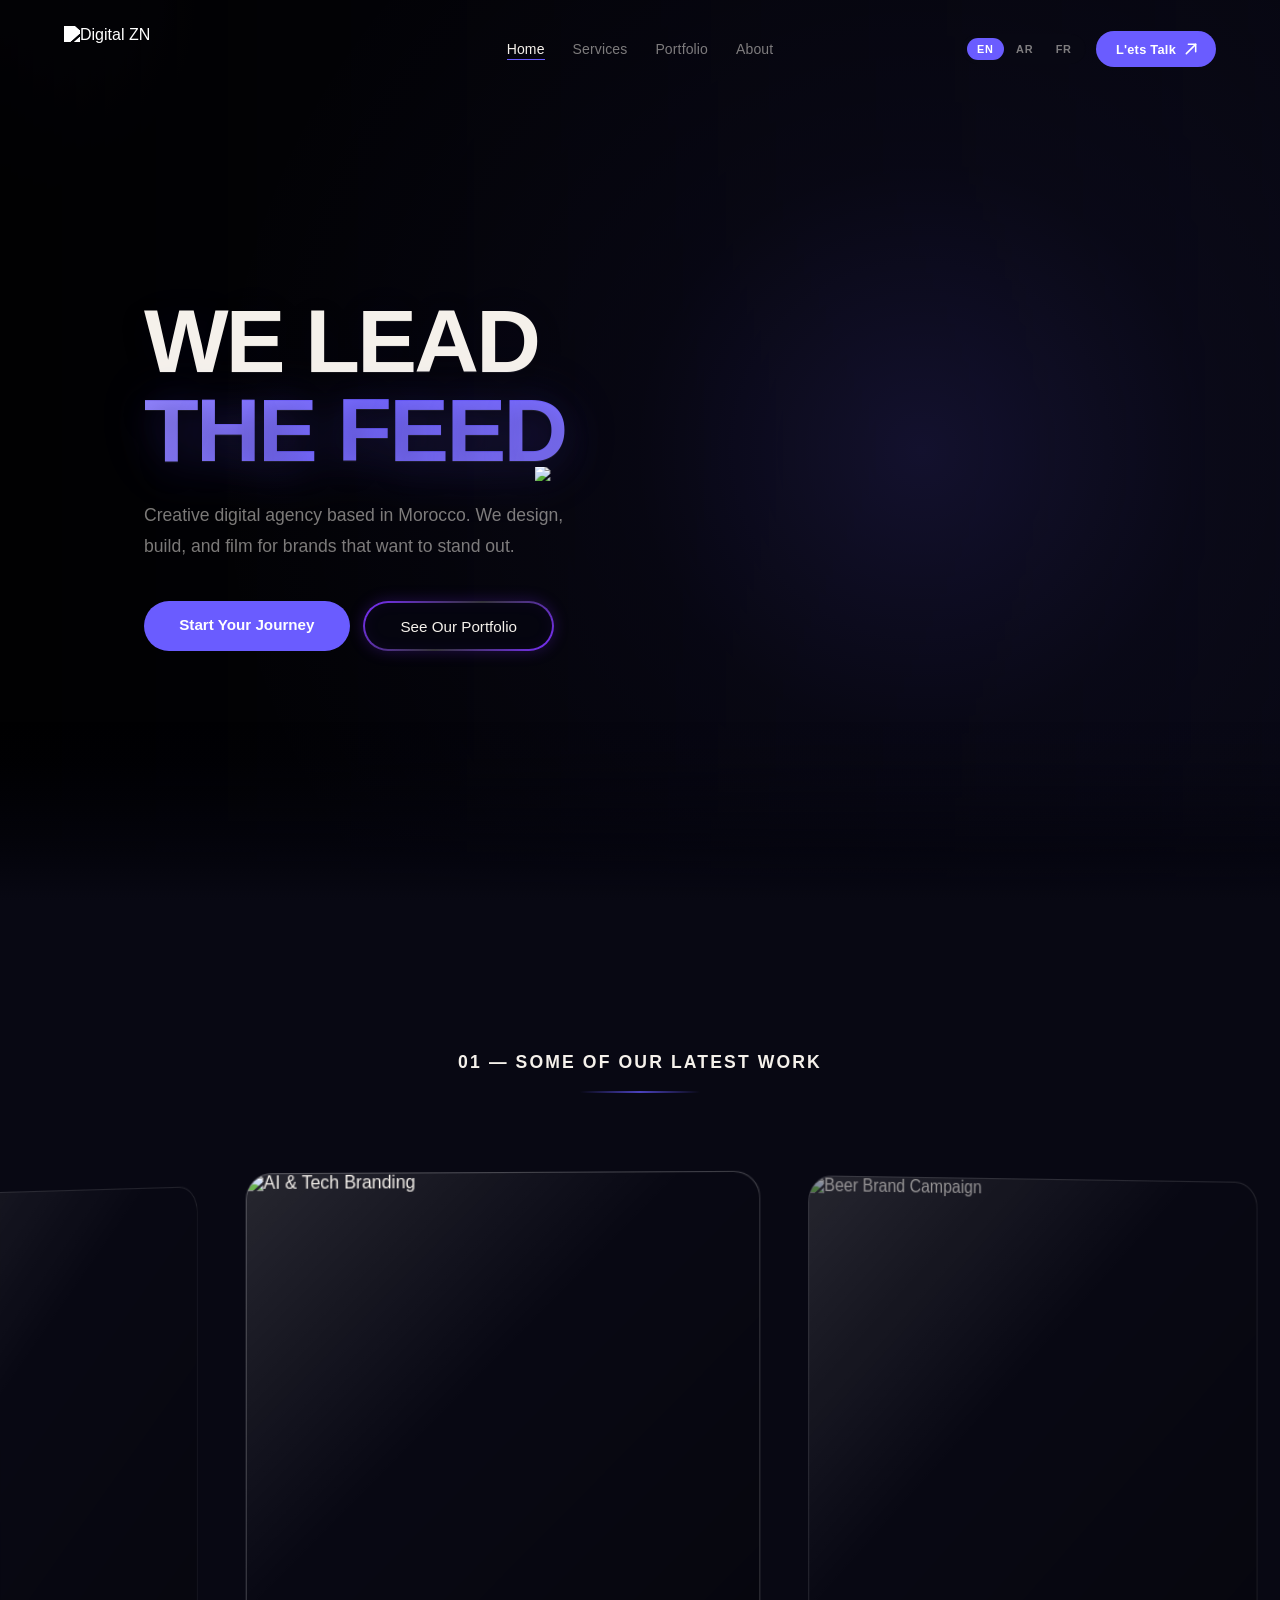
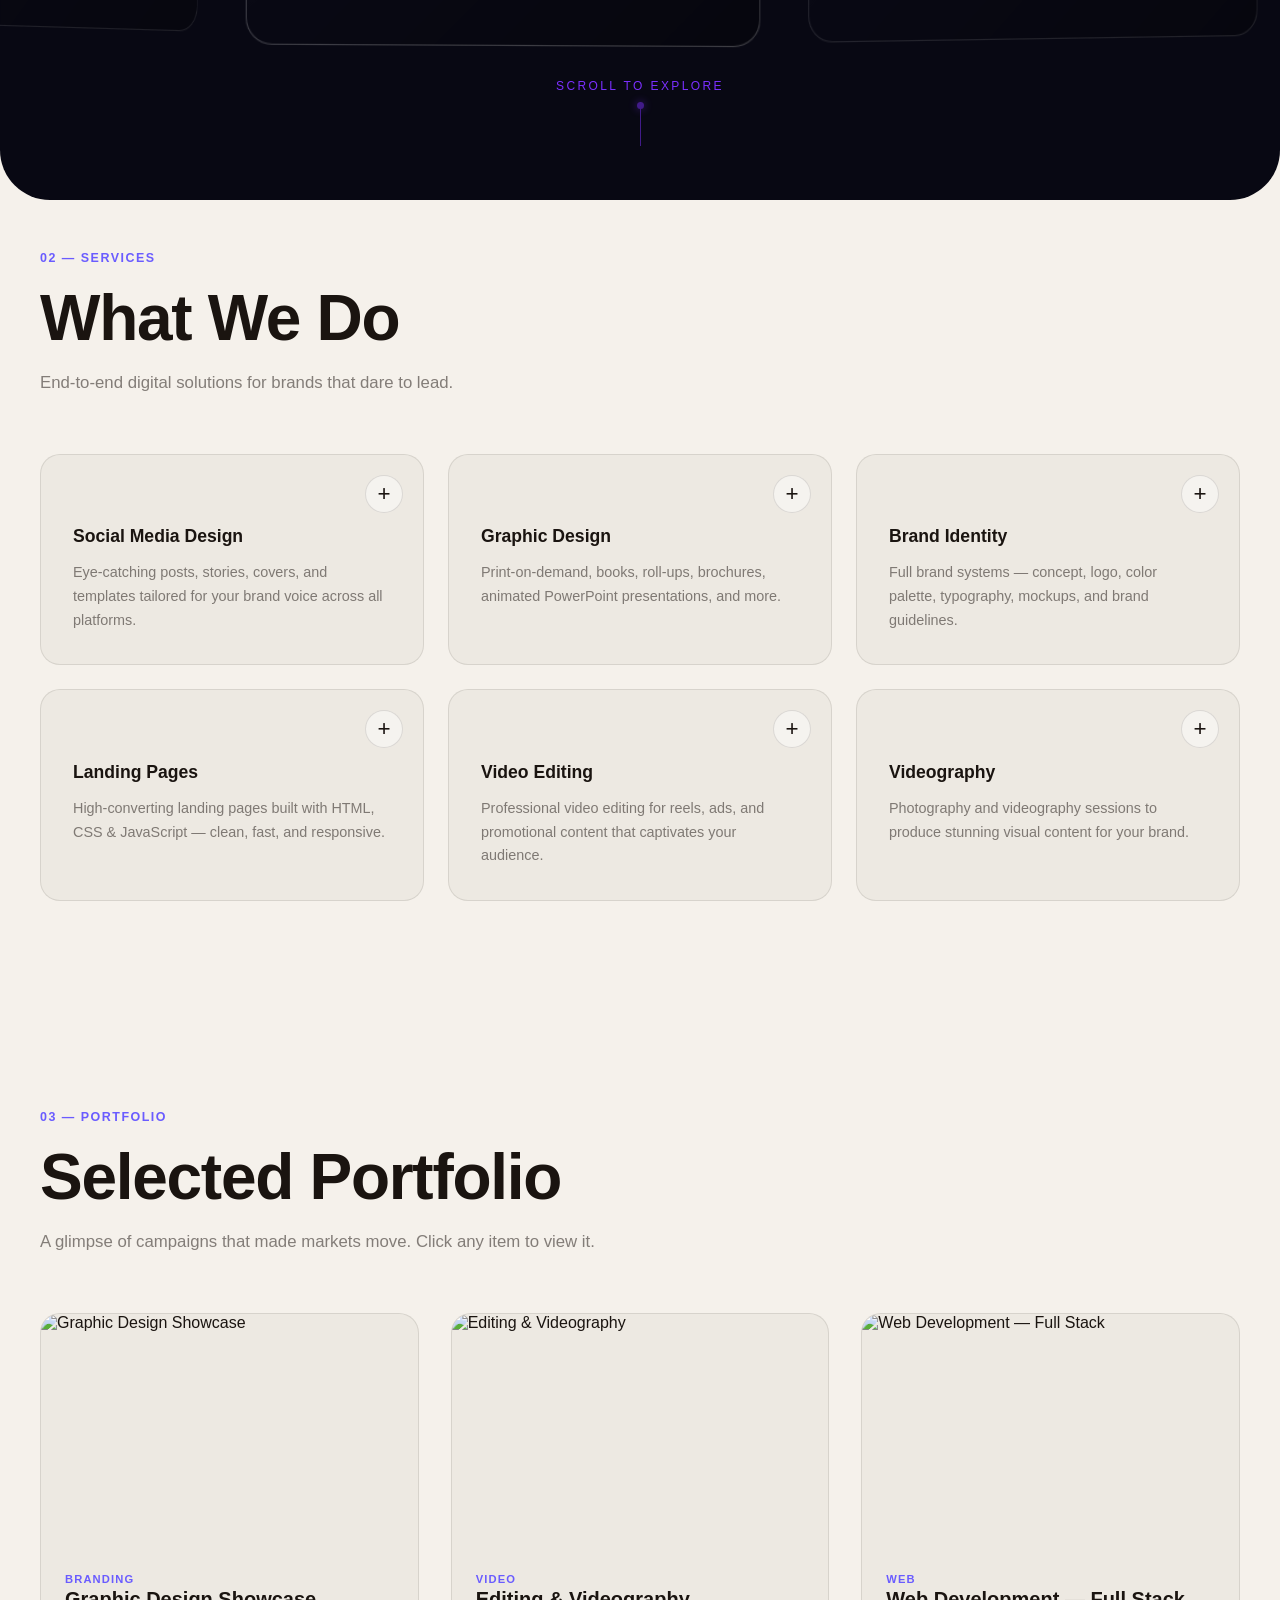
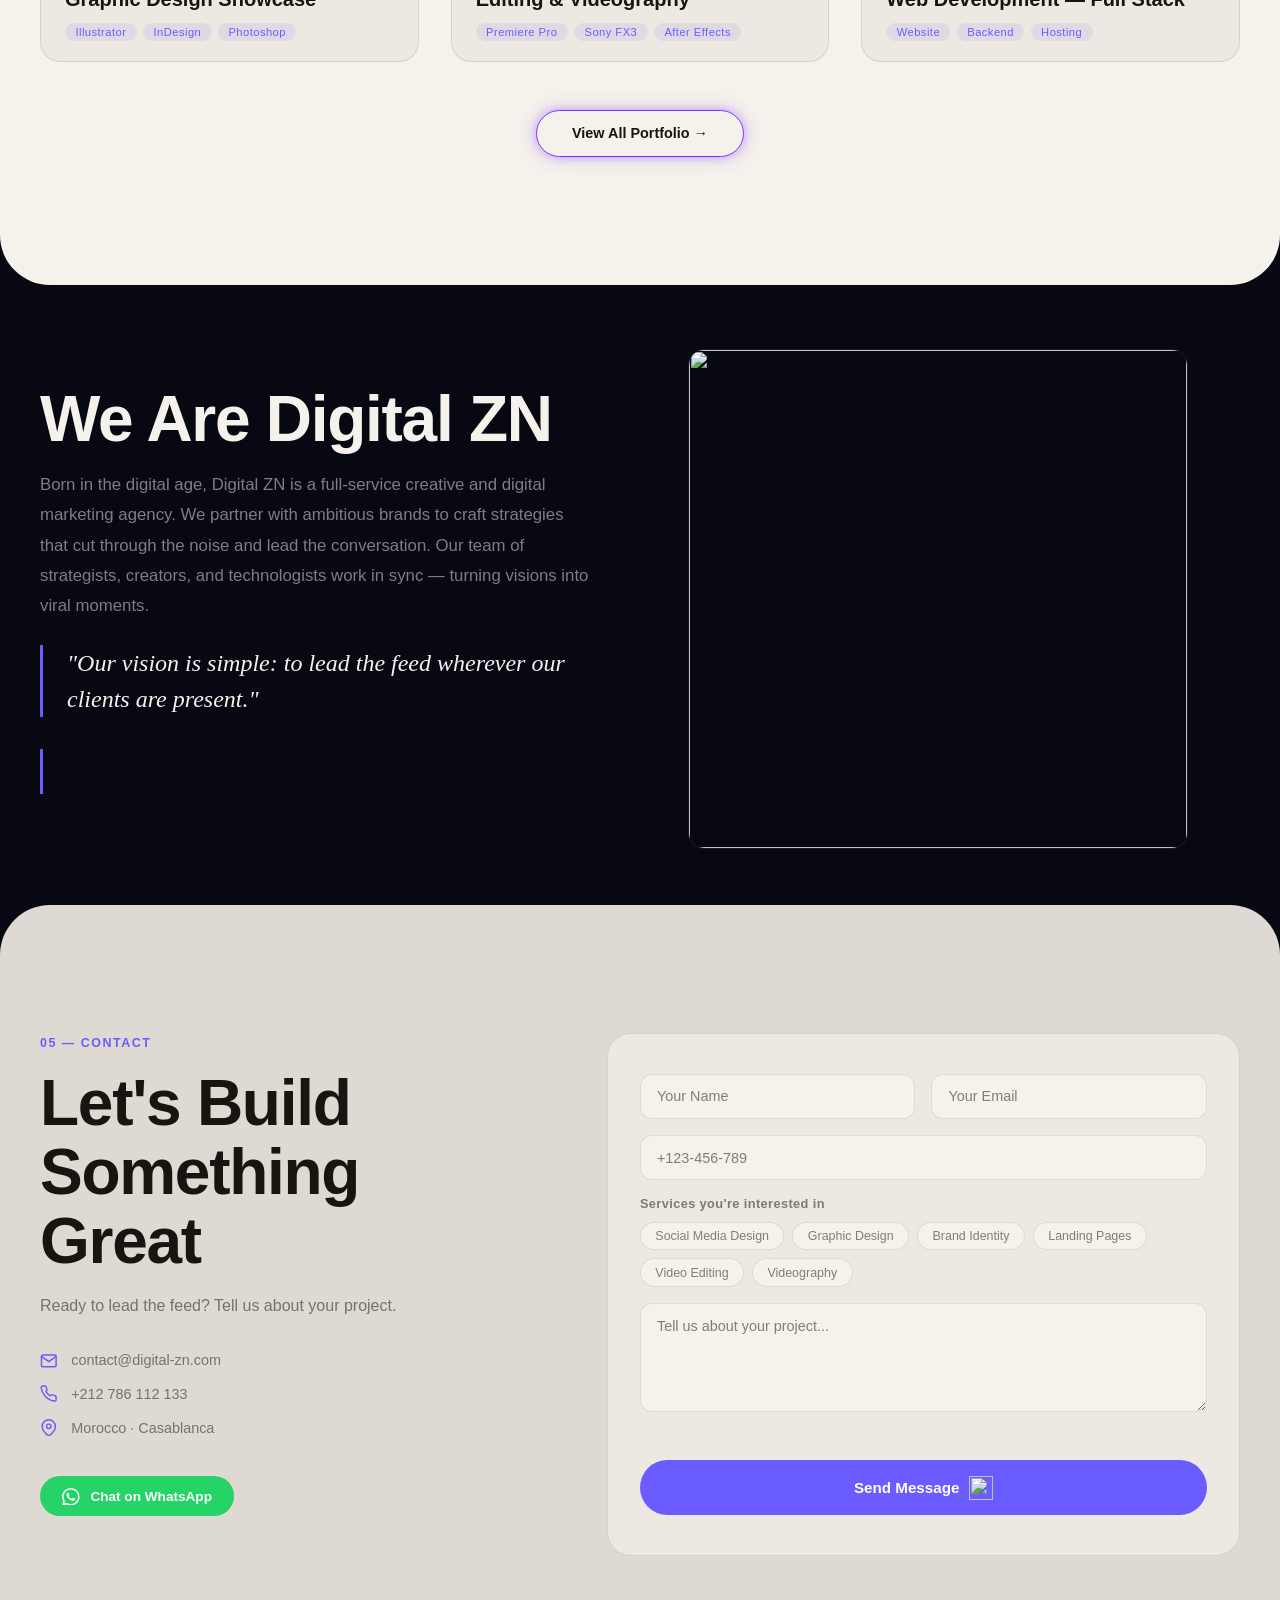
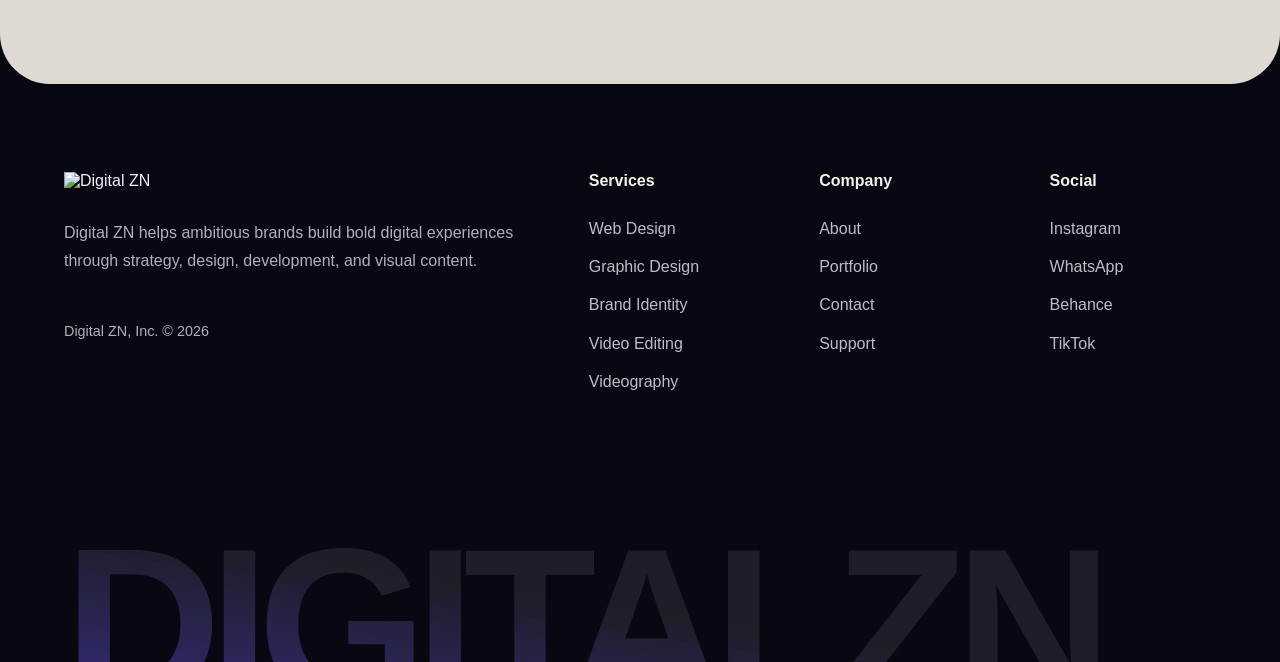
==== commit 8d247340: "cards" ====
--- a/old/index.html
+++ b/old/index.html
@@ -123,7 +123,7 @@
 
         <div class="hero-device-glow"></div>
 
-        <img class="hero-device-video" src="assets/finaaaaal .gif">
+        <img class="hero-device-video" src="assets/finaaaaal.gif">
     </div>
     </div>
 
@@ -152,61 +152,134 @@
         </p>
       </div>
       <div class="services-grid">
-        <div class="service-card reveal-up" data-service="1">
-
-  <div class="service-icon">
-    <img src="assets/icons/socual.png" alt="">
-  </div>
-
-  <h3 class="service-name" data-i18n="srv1_name">
-    Social Media Design
-  </h3>
-
-  <p class="service-desc" data-i18n="srv1_desc">
-    Eye-catching posts, stories, covers, and templates tailored for
-    your brand voice across all platforms.
-  </p>
-
-  <button class="service-expand" type="button" aria-label="Open service">
-    <span>+</span>
-  </button>
-
-</div>
-        <div class="service-card reveal-up" data-service="2">
-          <div class="service-icon"><img src="assets/icons/graphic-01.png" alt=""></div>
+
+        <!-- =========================================================
+             SERVICE 01
+             CHANGE THE MAIN CARD IMAGE: the <img src="..."> below
+             CHANGE THE EXPANDED DIALOG IMAGE: data-dialog-image="..."
+             CHANGE THE CARD TITLE: the data-i18n key (srv1_name)
+             CHANGE THE EXPANDED TITLE/DESCRIPTION: the dialog keys
+             srv1_dialog_title / srv1_dialog_desc in main.js
+        ========================================================== -->
+        <div
+          class="service-card reveal-up"
+          data-service="1"
+          data-dialog-title-key="srv1_dialog_title"
+          data-dialog-desc-key="srv1_dialog_desc"
+          data-dialog-image="assets/icons/socual.png"
+        >
+          <!-- MAIN CARD IMAGE -->
+          <div class="service-icon">
+            <img src="assets/icons/socual.png" alt="">
+          </div>
+
+          <!-- MAIN CARD TITLE -->
+          <h3 class="service-name" data-i18n="srv1_name">Social Media Design</h3>
+
+          <p class="service-desc" data-i18n="srv1_desc">
+            Eye-catching posts, stories, covers, and templates tailored for your brand voice across all platforms.
+          </p>
+
+          <button class="service-expand" type="button" aria-label="Open service">
+            <span>+</span>
+          </button>
+        </div>
+
+        <!-- SERVICE 02 -->
+        <div
+          class="service-card reveal-up"
+          data-service="2"
+          data-dialog-title-key="srv2_dialog_title"
+          data-dialog-desc-key="srv2_dialog_desc"
+          data-dialog-image="assets/icons/graphic-01.png"
+        >
+          <!-- CHANGE MAIN CARD IMAGE HERE -->
+          <div class="service-icon">
+            <img src="assets/icons/graphic-01.png" alt="">
+          </div>
           <h3 class="service-name" data-i18n="srv2_name">Graphic Design</h3>
-          <p class="service-desc" data-i18n="srv2_desc">Print-on-demand, books, roll-ups, brochures, animated PowerPoint
-            presentations, and more.</p>
+          <p class="service-desc" data-i18n="srv2_desc">
+            Print-on-demand, books, roll-ups, brochures, animated PowerPoint presentations, and more.
+          </p>
           <button class="service-expand" type="button" aria-label="Open service"><span>+</span></button>
         </div>
-        <div class="service-card reveal-up" data-service="3">
-          <div class="service-icon"><img src="assets/icons/diam-01.png" alt=""></div>
+
+        <!-- SERVICE 03 -->
+        <div
+          class="service-card reveal-up"
+          data-service="3"
+          data-dialog-title-key="srv3_dialog_title"
+          data-dialog-desc-key="srv3_dialog_desc"
+          data-dialog-image="assets/icons/diam-01.png"
+        >
+          <!-- CHANGE MAIN CARD IMAGE HERE -->
+          <div class="service-icon">
+            <img src="assets/icons/diam-01.png" alt="">
+          </div>
           <h3 class="service-name" data-i18n="srv3_name">Brand Identity</h3>
-          <p class="service-desc" data-i18n="srv3_desc">Full brand systems — concept, logo, color palette, typography,
-            mockups, and brand guidelines.</p>
+          <p class="service-desc" data-i18n="srv3_desc">
+            Full brand systems — concept, logo, color palette, typography, mockups, and brand guidelines.
+          </p>
           <button class="service-expand" type="button" aria-label="Open service"><span>+</span></button>
         </div>
-        <div class="service-card reveal-up" data-service="4">
-          <div class="service-icon"><img src="assets/icons/web-01.png" alt=""></div>
+
+        <!-- SERVICE 04 -->
+        <div
+          class="service-card reveal-up"
+          data-service="4"
+          data-dialog-title-key="srv4_dialog_title"
+          data-dialog-desc-key="srv4_dialog_desc"
+          data-dialog-image="assets/fffs.jpg"
+        >
+          <!-- CHANGE MAIN CARD IMAGE HERE -->
+          <div class="service-icon">
+            <img src="assets/icons/web-01.png" alt="">
+          </div>
           <h3 class="service-name" data-i18n="srv4_name">Landing Pages</h3>
-          <p class="service-desc" data-i18n="srv4_desc">High-converting landing pages built with HTML, CSS & JavaScript
-            — clean, fast, and responsive.</p>
+          <p class="service-desc" data-i18n="srv4_desc">
+            High-converting landing pages built with HTML, CSS & JavaScript — clean, fast, and responsive.
+          </p>
           <button class="service-expand" type="button" aria-label="Open service"><span>+</span></button>
         </div>
-        <div class="service-card reveal-up" data-service="5">
-          <div class="service-icon"><img src="assets/icons/play-01.png" alt=""></div>
+
+        <!-- SERVICE 05 -->
+        <div
+          class="service-card reveal-up"
+          data-service="5"
+          data-dialog-title-key="srv5_dialog_title"
+          data-dialog-desc-key="srv5_dialog_desc"
+          data-dialog-image="assets/giphy.gif"
+        >
+          <!-- CHANGE MAIN CARD IMAGE HERE -->
+          <div class="service-icon">
+            <img src="assets/icons/play-01.png" alt="">
+          </div>
           <h3 class="service-name" data-i18n="srv5_name">Video Editing</h3>
-          <p class="service-desc" data-i18n="srv5_desc">Professional video editing for reels, ads, and promotional
-            content that captivates your audience.</p>
+          <p class="service-desc" data-i18n="srv5_desc">
+            Professional video editing for reels, ads, and promotional content that captivates your audience.
+          </p>
           <button class="service-expand" type="button" aria-label="Open service"><span>+</span></button>
         </div>
-        <div class="service-card reveal-up" data-service="6">
-          <div class="service-icon"><img src="assets/icons/Untitled-1-01.png" alt=""></div>
+
+        <!-- SERVICE 06 -->
+        <div
+          class="service-card reveal-up"
+          data-service="6"
+          data-dialog-title-key="srv6_dialog_title"
+          data-dialog-desc-key="srv6_dialog_desc"
+          data-dialog-image="assets/icons/Untitled-1-01.png"
+        >
+          <!-- CHANGE MAIN CARD IMAGE HERE -->
+          <div class="service-icon">
+            <img src="assets/icons/Untitled-1-01.png" alt="">
+          </div>
           <h3 class="service-name" data-i18n="srv6_name">Videography</h3>
-          <p class="service-desc" data-i18n="srv6_desc">Photography and videography sessions to produce stunning visual
-            content for your brand.</p>
+          <p class="service-desc" data-i18n="srv6_desc">
+            Photography and videography sessions to produce stunning visual content for your brand.
+          </p>
           <button class="service-expand" type="button" aria-label="Open service"><span>+</span></button>
         </div>
+
       </div>
     </div>
   </section>
--- a/old/style.css
+++ b/old/style.css
@@ -615,6 +615,7 @@
 .hero-content {
   max-width: 650px;
   text-align: left;
+padding-left:80px;
 }
 
 /* RIGHT SIDE */
@@ -654,12 +655,9 @@
             #6A5CFF 45%,
             #7667FF 100%
         );
-
     -webkit-background-clip: text;
     background-clip: text;
-
     -webkit-text-fill-color: transparent;
-
     filter:
         drop-shadow(0 10px 22px rgba(106,92,255,0.16))
         drop-shadow(0 0 28px rgba(106,92,255,0.10));
@@ -670,9 +668,7 @@
   font-size: 1.1rem;
   color: var(--fg-dark-muted);
   line-height: 1.75;
-
   max-width: 32rem;
-
   margin: 0 0 2.5rem;
 }
 
@@ -686,49 +682,35 @@
 
 .hero-device {
     position: relative;
-
     width: min(780px, 55vw);
-
     transform: translateX(-5vw);
-
     display: flex;
     align-items: center;
     justify-content: center;
-    
 }
 .hero-device-video {
     position: relative;
     z-index: 2;
-
     width: 100%;
     height: auto;
-
     display: block;
     object-fit: contain;
-
     /* Makes black areas merge with the dark hero */
     mix-blend-mode: screen;
         transform:
         translateZ(40px)
         rotateY(-3deg)
         rotateX(1deg);
-
     transform-style: preserve-3d;
 }
-
-
-
 @keyframes heroFloat {
   0%, 100% {
     transform: translateY(0);
   }
-
   50% {
     transform: translateY(-12px);
   }
 }
-
-
 /* ============================================
    HERO — MOBILE
 ============================================ */
@@ -772,24 +754,12 @@
     max-width: 600px;
   }
 }
-
-
-
-
-
-
-
-
-
-
-
 .btn-primary {
   background: var(--purple); color: #fff; border: none; border-radius: 100px;
   padding: 0.9rem 2.2rem; font-family: 'Space Grotesk', sans-serif;
   font-size: 0.95rem; font-weight: 600; transition: background 0.2s, transform 0.2s; display: inline-block;
 }
 .btn-primary:hover { background: var(--purple-light); transform: translateY(-2px); }
-
 .btn-ghost {
   color: var(--fg-dark);
   border: 2px solid transparent; border-radius: 50px;
@@ -893,13 +863,16 @@
 }
 .service-desc { font-size: 0.9rem; color: var(--fg-light-muted); line-height: 1.65; flex: 1; }
 /* ============================================
-   SERVICE MORPHING DIALOG — TRUE CARD MORPH
-============================================ */
+   SERVICE MORPHING DIALOG
+============================================ */
+
 .service-card {
   position: relative;
   isolation: isolate;
   overflow: hidden;
+
   cursor: pointer;
+
   transition:
     transform 0.45s cubic-bezier(0.22, 1, 0.36, 1),
     box-shadow 0.45s cubic-bezier(0.22, 1, 0.36, 1),
@@ -907,56 +880,81 @@
     border-color 0.35s ease;
 }
 
+/* subtle moving glow inside card */
 .service-card::before {
-  content: none !important;
-}
-
+  content: "";
+  position: absolute;
+  inset: -40%;
+
+  opacity: 0;
+  transform: scale(0.7);
+
+  pointer-events: none;
+
+  transition:
+    opacity 0.45s ease,
+    transform 0.65s cubic-bezier(0.22, 1, 0.36, 1);
+}
+
+.service-card:hover::before {
+  opacity: 1;
+  transform: scale(1);
+}
+
+/* keep content above glow */
 .service-card > * {
   position: relative;
   z-index: 2;
 }
 
-.service-card:hover {
-  background: var(--cream-2);
-  border-color: var(--cream-border);
-  transform: translateY(-4px);
-  box-shadow: 0 16px 40px rgba(0,0,0,0.06);
-}
+/* plus button */
 
 .service-expand {
   position: absolute;
+
   top: 1.25rem;
   right: 1.25rem;
+
   width: 38px;
   height: 38px;
+
   display: flex;
   align-items: center;
   justify-content: center;
+
   border-radius: 50%;
-  border: 1px solid rgba(26,20,16,0.12);
-  background: rgba(255,255,255,0.55);
+
+  border: 1px solid rgba(26, 20, 16, 0.12);
+  background: rgba(255, 255, 255, 0.45);
+
   color: var(--fg-light);
+
   font-size: 1.4rem;
   font-weight: 300;
+
   cursor: pointer;
-  z-index: 4;
+
   transition:
-    transform 0.4s cubic-bezier(0.22,1,0.36,1),
-    background 0.25s ease,
-    color 0.25s ease,
-    border-color 0.25s ease;
+    transform 0.45s cubic-bezier(0.22, 1, 0.36, 1),
+    background 0.3s ease,
+    color 0.3s ease,
+    border-color 0.3s ease;
 }
 
 .service-expand span {
   display: block;
+
   line-height: 1;
-  transition: transform 0.4s cubic-bezier(0.22,1,0.36,1);
+
+  transition:
+    transform 0.45s cubic-bezier(0.22, 1, 0.36, 1);
 }
 
 .service-card:hover .service-expand {
   background: var(--purple);
-  color: #fff;
+  color: white;
   border-color: var(--purple);
+
   transform: scale(1.08);
 }
 
@@ -964,191 +962,263 @@
   transform: rotate(90deg);
 }
 
-/* Hide the original card only while its matching dialog is open. */
-.service-card.service-morph-source {
-  opacity: 0 !important;
-  pointer-events: none !important;
-}
+
+/* ============================================
+   BACKDROP
+============================================ */
 
 .service-dialog {
   position: fixed;
   inset: 0;
+
   z-index: 9000;
+
+  display: flex;
+  align-items: center;
+  justify-content: center;
+
+  padding: 2rem;
+
   visibility: hidden;
   pointer-events: none;
+}
+
+.service-dialog-backdrop {
+  position: absolute;
+  inset: 0;
+
+  background: rgba(8, 8, 19, 0.55);
+
+  backdrop-filter: blur(0px);
+  -webkit-backdrop-filter: blur(0px);
+
+  opacity: 0;
+
+  transition:
+    opacity 0.45s ease,
+    backdrop-filter 0.55s ease,
+    -webkit-backdrop-filter 0.55s ease;
+}
+
+
+/* ============================================
+   DIALOG
+============================================ */
+
+.service-dialog-container {
+  position: relative;
+
+  width: min(620px, 92vw);
+
   overflow: hidden;
-}
+
+  border-radius: 28px;
+
+  background: var(--cream-bg);
+
+  box-shadow:
+    0 40px 100px rgba(8, 8, 19, 0.3);
+
+  opacity: 0;
+
+  transform: scale(0.72);
+
+  transition:
+    opacity 0.45s ease,
+    transform 0.65s cubic-bezier(0.22, 1, 0.36, 1);
+}
+
+
+/* animated purple glow */
+
+.service-dialog-container::before {
+  content: "";
+
+  position: absolute;
+
+  width: 420px;
+  height: 420px;
+
+  top: -220px;
+  right: -180px;
+
+  border-radius: 50%;
+
+  background:
+    radial-gradient(
+      circle,
+      rgba(106, 92, 255, 0.18),
+      transparent 70%
+    );
+
+  pointer-events: none;
+}
+
+
+/* ============================================
+   OPEN STATE
+============================================ */
 
 .service-dialog.open {
   visibility: visible;
   pointer-events: auto;
 }
 
-.service-dialog-backdrop {
-  position: absolute;
-  inset: 0;
-  background: rgba(8,8,19,0.58);
-  opacity: 0;
-  backdrop-filter: blur(0px);
-  -webkit-backdrop-filter: blur(0px);
-  transition:
-    opacity 0.32s ease,
-    backdrop-filter 0.38s ease,
-    -webkit-backdrop-filter 0.38s ease;
-}
-
 .service-dialog.open .service-dialog-backdrop {
   opacity: 1;
+
   backdrop-filter: blur(14px);
   -webkit-backdrop-filter: blur(14px);
 }
 
-.service-dialog-container {
-  position: fixed;
-  z-index: 2;
-  left: var(--morph-from-x, 50vw);
-  top: var(--morph-from-y, 50vh);
-  width: var(--morph-from-w, 320px);
-  height: var(--morph-from-h, 300px);
+.service-dialog.open .service-dialog-container {
+  opacity: 1;
+  transform: scale(1);
+}
+
+/* ============================================
+   DIALOG CONTENT
+============================================ */
+
+.service-dialog-close {
+  position: absolute;
+
+  top: 1.25rem;
+  right: 1.25rem;
+
+  width: 42px;
+  height: 42px;
+
+  display: flex;
+  align-items: center;
+  justify-content: center;
+
+  border-radius: 50%;
+
+  border: 1px solid rgba(26, 20, 16, 0.12);
+
+  background: rgba(255, 255, 255, 0.5);
+
+  color: var(--fg-light);
+
+  font-size: 1.6rem;
+  font-weight: 300;
+
+  cursor: pointer;
+
+  transition:
+    transform 0.3s ease,
+    background 0.3s ease;
+}
+
+/* IMAGE */
+
+.service-dialog-image {
+  width: 100%;
+  height: 360px;
+
   overflow: hidden;
-  border-radius: var(--morph-from-radius, 20px);
-  background: var(--cream-bg);
-  color: var(--fg-light);
-  box-shadow: 0 40px 100px rgba(8,8,19,0.30);
-  opacity: 0;
-  transform: none;
-  transition:
-    left 0.42s cubic-bezier(0.22,1,0.36,1),
-    top 0.42s cubic-bezier(0.22,1,0.36,1),
-    width 0.42s cubic-bezier(0.22,1,0.36,1),
-    height 0.42s cubic-bezier(0.22,1,0.36,1),
-    border-radius 0.42s cubic-bezier(0.22,1,0.36,1),
-    opacity 0.25s ease;
-}
-
-.service-dialog.open .service-dialog-container {
-  left: var(--morph-to-x);
-  top: var(--morph-to-y);
-  width: var(--morph-to-w);
-  height: var(--morph-to-h);
-  border-radius: 28px;
-  opacity: 1;
-}
-
-.service-dialog-image {
-  position: relative;
-  width: 100%;
-  height: 54%;
-  min-height: 250px;
-  overflow: hidden;
-  background:
-    radial-gradient(circle at 50% 40%, rgba(106,92,255,0.08), transparent 62%),
-    #dedbd6;
-}
+
+  background: #ddd;
+}
+
 
 .service-dialog-image img {
   width: 100%;
   height: 100%;
-  object-fit: contain;
-  padding: 3.5rem;
+
+  /* For large service artwork/photos use cover.
+     For an icon/logo, change to object-fit: contain. */
+  object-fit: cover;
+
   display: block;
-  transform: scale(0.82);
-  opacity: 0;
-  transition:
-    transform 0.7s cubic-bezier(0.22,1,0.36,1) 0.18s,
-    opacity 0.4s ease 0.15s;
-}
-
-.service-dialog.open .service-dialog-image img {
-  transform: scale(1);
-  opacity: 1;
-}
-
-.service-dialog-image::after {
-  content: '';
-  position: absolute;
-  inset: 0;
-  pointer-events: none;
-  background: linear-gradient(to bottom, transparent 65%, rgba(0,0,0,0.08));
-}
-
-.service-dialog-close {
-  position: absolute;
-  top: 1rem;
-  right: 1rem;
-  z-index: 10;
-  width: 42px;
-  height: 42px;
+}
+
+
+.service-dialog-close:hover {
+  transform: rotate(90deg);
+
+  background: var(--purple);
+
+  color: white;
+}
+.service-dialog-content {
+  padding: 2rem 2rem 2.5rem;
+}
+
+.service-dialog-icon {
+  width: 70px;
+  height: 70px;
+
+  margin-bottom: 2rem;
+
   display: flex;
   align-items: center;
   justify-content: center;
-  border: 1px solid rgba(255,255,255,0.55);
-  border-radius: 50%;
-  background: rgba(20,18,27,0.42);
-  color: #fff;
-  font-size: 1.6rem;
-  font-weight: 300;
-  line-height: 1;
-  cursor: pointer;
-  backdrop-filter: blur(10px);
-  -webkit-backdrop-filter: blur(10px);
-  transition: transform 0.3s ease, background 0.3s ease;
-}
-
-.service-dialog-close:hover {
-  transform: rotate(90deg) scale(1.04);
-  background: var(--purple);
-}
-
-.service-dialog-content {
-  height: 46%;
-  min-height: 260px;
-  overflow-y: auto;
-  padding: 1.65rem 2rem 2rem;
-  opacity: 0;
-  transform: translateY(18px);
-  transition:
-    opacity 0.35s ease 0.22s,
-    transform 0.42s cubic-bezier(0.22,1,0.36,1) 0.22s;
-}
-
-.service-dialog.open .service-dialog-content {
-  opacity: 1;
-  transform: translateY(0);
+
+  border-radius: 18px;
+
+  background: rgba(106, 92, 255, 0.08);
+}
+
+.service-dialog-icon img {
+  width: 42px;
+  height: 42px;
+
+  object-fit: contain;
 }
 
 .service-dialog-number {
   display: block;
-  margin-bottom: 0.55rem;
+
+  margin-bottom: 0.6rem;
+
   color: var(--purple);
-  font-size: 0.72rem;
+
+  font-size: 0.75rem;
   font-weight: 700;
+
   letter-spacing: 0.14em;
-  text-transform: uppercase;
-}
+}
+
+
 
 .service-dialog-title {
   margin: 0 0 0.8rem;
+
   font-size: clamp(2rem, 5vw, 3rem);
+  color: #1A1410;
   line-height: 1.05;
-  letter-spacing: -0.025em;
-}
+}
+
+
 
 .service-dialog-description {
   margin: 0;
-  max-width: 540px;
+
   color: var(--fg-light-muted);
+
   line-height: 1.7;
 }
+
+
+.service-dialog-footer {
+  margin-top: 2.5rem;
+}
+
 
 .service-dialog-link {
   display: inline-flex;
   align-items: center;
-  margin-top: 1.5rem;
+
   color: var(--purple);
+
   font-size: 0.9rem;
   font-weight: 600;
-  transition: transform 0.3s ease, opacity 0.3s ease;
+
+  transition:
+    transform 0.3s ease,
+    opacity 0.3s ease;
 }
 
 .service-dialog-link:hover {
@@ -1156,44 +1226,82 @@
   opacity: 0.75;
 }
 
+
+/* prevent page scrolling while dialog is open */
+
 body.service-dialog-open {
   overflow: hidden;
 }
+/* ============================================
+   RTL — SERVICES
+============================================ */
+
+[dir="rtl"] .service-card {
+  direction: rtl;
+  text-align: right;
+}
+
+[dir="rtl"] .service-expand {
+  right: auto;
+  left: 1.25rem;
+}
+
+[dir="rtl"] .service-icon {
+  align-self: flex-start;
+}
+
+/* ============================================
+   MOBILE
+============================================ */
 
 @media (max-width: 600px) {
+
+  .service-dialog {
+    padding: 1rem;
+  }
+
   .service-dialog-container {
-    border-radius: 22px;
-  }
-  .service-dialog-image {
-    height: 45%;
-    min-height: 210px;
-  }
-  .service-dialog-image img {
-    padding: 2.5rem;
-  }
-  .service-dialog-content {
-    height: 55%;
-    padding: 1.4rem 1.4rem 1.75rem;
-  }
+    width: 100%;
+    min-height: 390px;
+
+    padding: 2rem 1.5rem;
+
+    border-radius: 24px;
+  }
+
   .service-dialog-title {
-    font-size: 2rem;
-  }
+    font-size: 2.2rem;
+  }
+
+  .service-dialog-description {
+    font-size: 0.9rem;
+  }
+
   .service-expand {
     width: 34px;
     height: 34px;
+
     top: 1rem;
     right: 1rem;
   }
 }
+@media (max-width: 600px) {
+  [dir="rtl"] .service-expand {
+    right: auto;
+    left: 1rem;
+  }
+}
+
+/* accessibility */
 
 @media (prefers-reduced-motion: reduce) {
+
   .service-card,
+  .service-card::before,
   .service-expand,
   .service-expand span,
   .service-dialog-container,
-  .service-dialog-backdrop,
-  .service-dialog-image img,
-  .service-dialog-content {
+  .service-dialog-backdrop {
     transition: none !important;
   }
 }
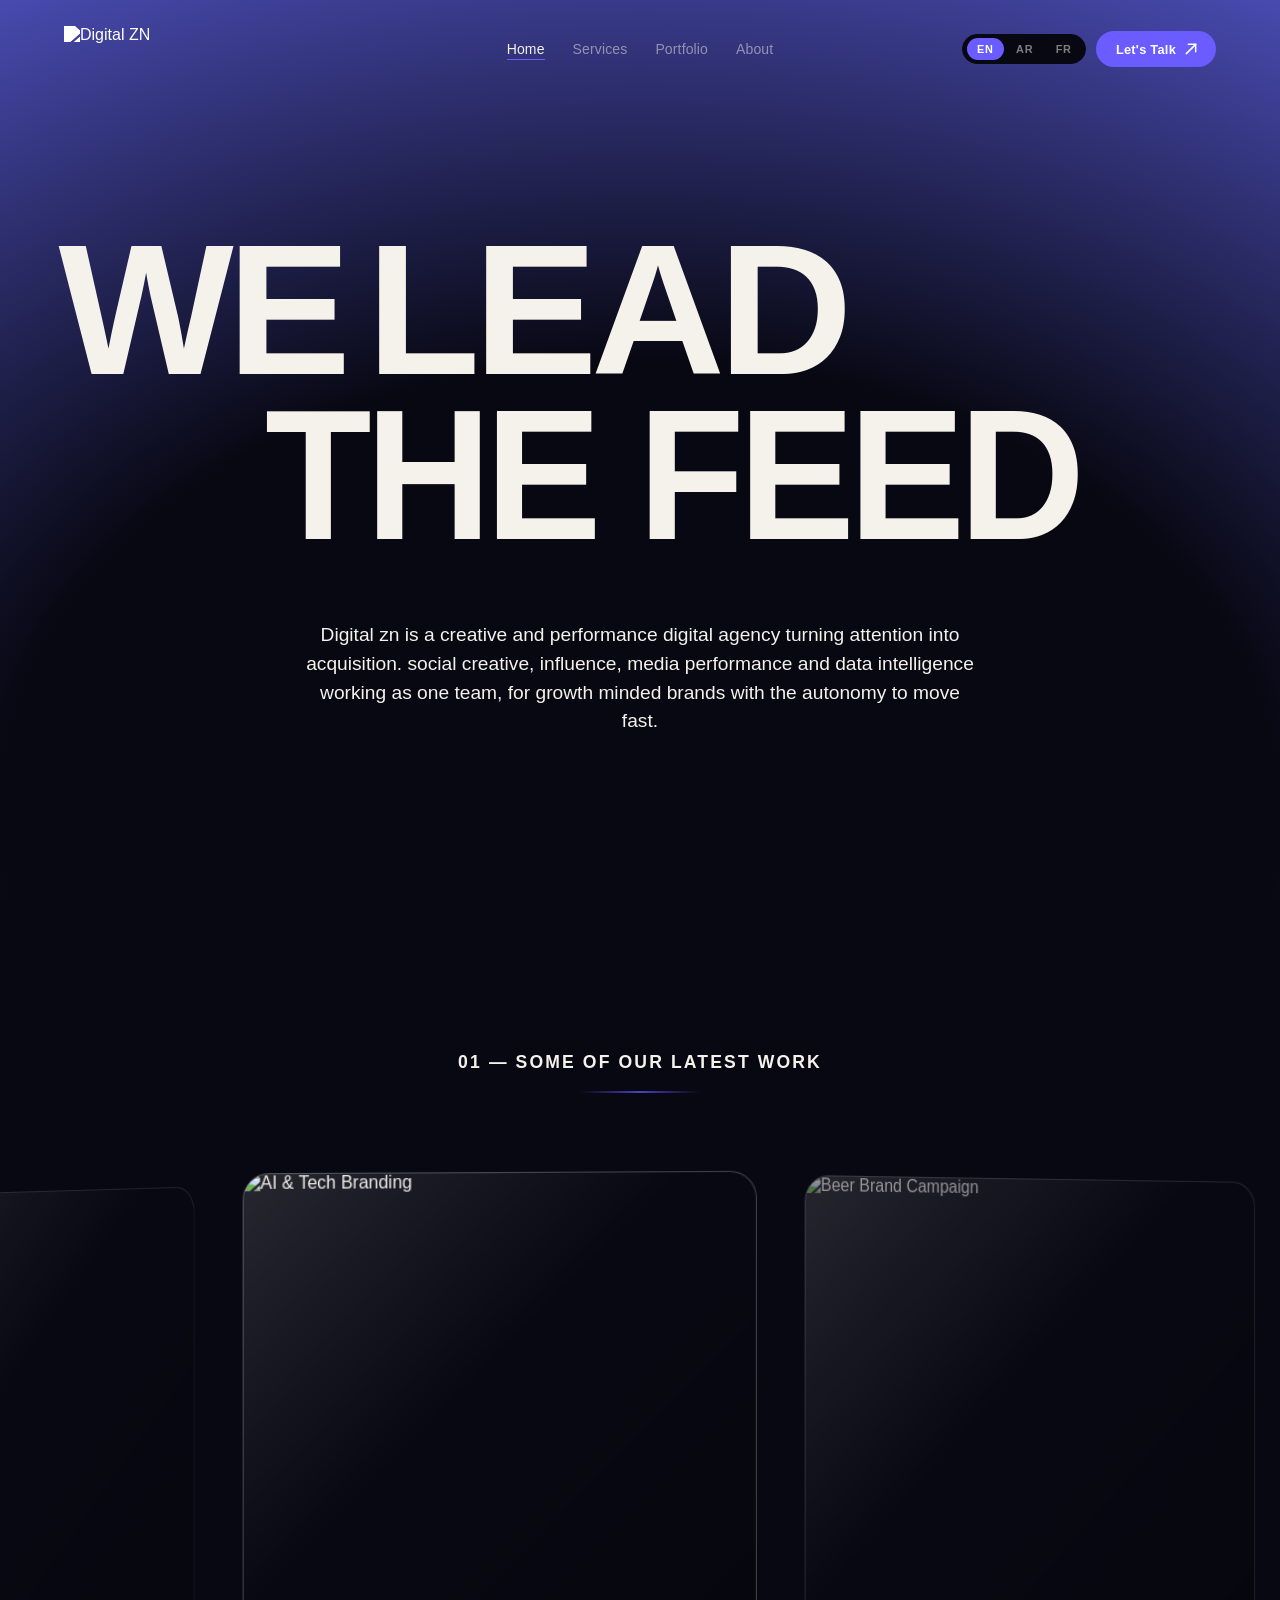
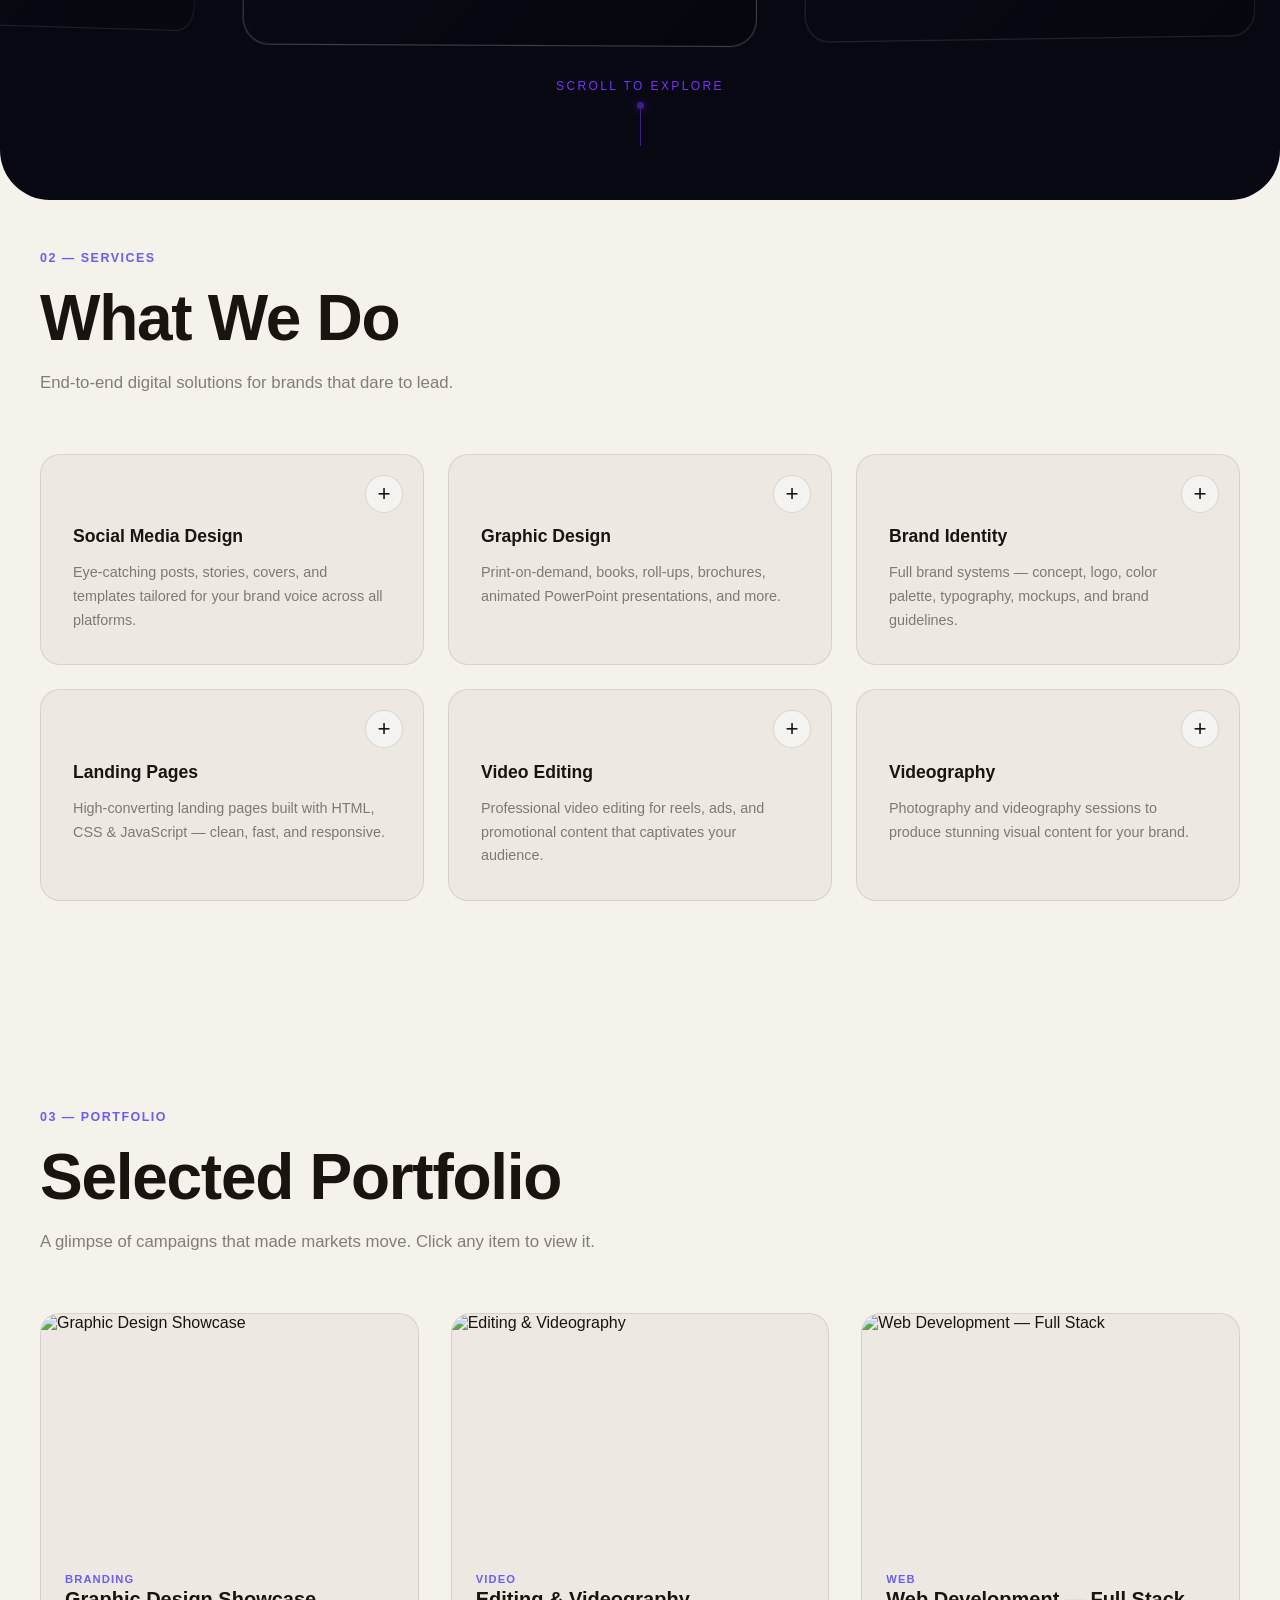
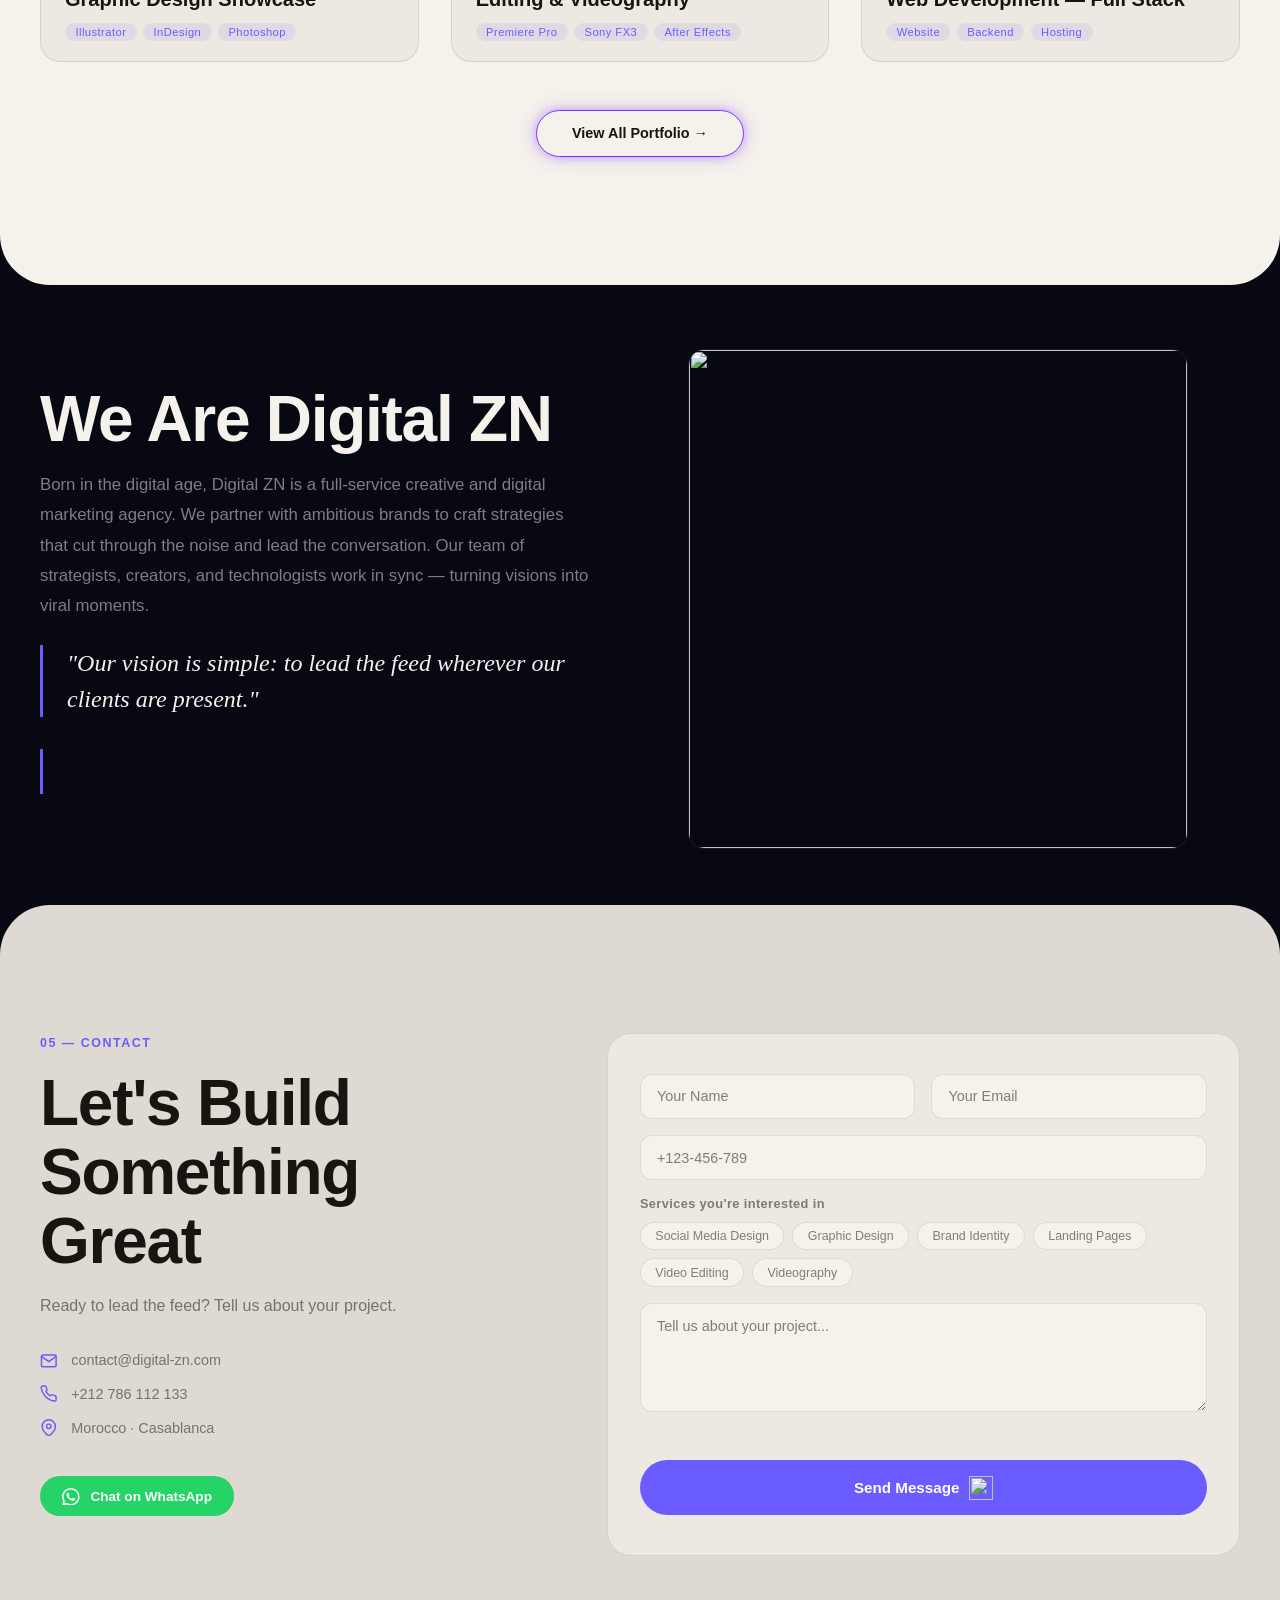
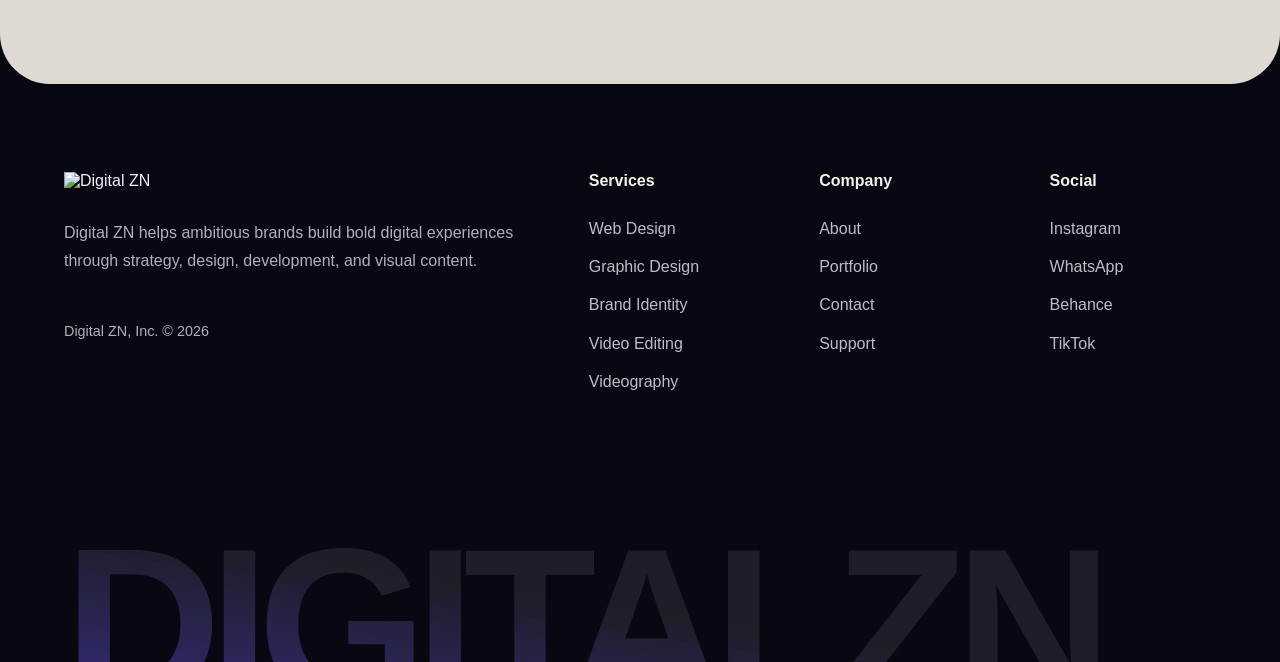
==== commit d2489bcb: "finalisation" ====
--- a/old/index.html
+++ b/old/index.html
@@ -96,37 +96,32 @@
   </nav>
 
   <!-- HERO — WE LEAD THE FEED -->
-
   <section id="hero" class="section-hero">
-    <video class="hero-bg-video" autoplay loop muted playsinline preload="auto">
-      <source src="assets/velaris.mp4" type="video/mp4">
-    </video>
-    <div class="hero-overlay"></div>
-    
+    <div class="hero-overlay" aria-hidden="true"></div>
+
     <div class="hero-inner">
       <div class="hero-content">
+        <video
+          class="hero-cards"
+          src="assets/cards.webm"
+          autoplay
+          muted
+          loop
+          playsinline
+          preload="metadata"
+          aria-hidden="true"
+          tabindex="-1"
+        ></video>
         <h1 class="hero-title reveal-up">
-          <span data-i18n="hero_t1">WE LEAD</span>
-          <em data-i18n="hero_t2">THE FEED</em>
+          <span class="hero-title-line hero-title-line--first">
+            <span data-i18n="hero_t1">WE</span>
+            <span class="hero-title-accent" data-i18n="hero_tlead">LEAD</span>
+          </span>
+          <span class="hero-title-line hero-title-line--second" data-i18n="hero_t2">THE FEED</span>
         </h1>
-        <p class="hero-sub reveal-up" data-i18n="hero_sub">Creative digital agency based in Morocco.
-           We design, build, and film for brands that want to stand out.</p>
-        <div class="hero-cta reveal-up">
-          <a href="#contact" class="btn-primary" data-i18n="hero_cta1">Start Your Journey</a>
-          <a href="#portfolio" class="btn-ghost" data-i18n="hero_cta2">See Our Portfolio</a>
-        </div>
-        
-      </div>
-      <div class="right-side">
-
-    <div class="hero-device">
-
-        <div class="hero-device-glow"></div>
-
-        <img class="hero-device-video" src="assets/finaaaaal.gif">
-    </div>
-    </div>
-
+        <p class="hero-sub reveal-up" data-i18n="hero_sub">Digital zn is a creative and performance digital agency turning attention into acquisition. social creative, influence, media performance and data intelligence working as one team, for growth minded brands with the autonomy to move fast.</p>
+      </div>
+    </div>
   </section>
 
   <!-- SECTION 01 — SHOWCASE (3D Carousel) -->
@@ -153,20 +148,12 @@
       </div>
       <div class="services-grid">
 
-        <!-- =========================================================
-             SERVICE 01
-             CHANGE THE MAIN CARD IMAGE: the <img src="..."> below
-             CHANGE THE EXPANDED DIALOG IMAGE: data-dialog-image="..."
-             CHANGE THE CARD TITLE: the data-i18n key (srv1_name)
-             CHANGE THE EXPANDED TITLE/DESCRIPTION: the dialog keys
-             srv1_dialog_title / srv1_dialog_desc in main.js
-        ========================================================== -->
         <div
           class="service-card reveal-up"
           data-service="1"
           data-dialog-title-key="srv1_dialog_title"
           data-dialog-desc-key="srv1_dialog_desc"
-          data-dialog-image="assets/icons/socual.png"
+          data-dialog-image="assets/service content/gif (1).gif"
         >
           <!-- MAIN CARD IMAGE -->
           <div class="service-icon">
@@ -191,7 +178,7 @@
           data-service="2"
           data-dialog-title-key="srv2_dialog_title"
           data-dialog-desc-key="srv2_dialog_desc"
-          data-dialog-image="assets/icons/graphic-01.png"
+          data-dialog-image="assets/service content/gif.gif"
         >
           <!-- CHANGE MAIN CARD IMAGE HERE -->
           <div class="service-icon">
@@ -210,7 +197,7 @@
           data-service="3"
           data-dialog-title-key="srv3_dialog_title"
           data-dialog-desc-key="srv3_dialog_desc"
-          data-dialog-image="assets/icons/diam-01.png"
+          data-dialog-image="assets/service content/Brand Identity GIF by In-House Int'l Creative.gif"
         >
           <!-- CHANGE MAIN CARD IMAGE HERE -->
           <div class="service-icon">
@@ -248,7 +235,7 @@
           data-service="5"
           data-dialog-title-key="srv5_dialog_title"
           data-dialog-desc-key="srv5_dialog_desc"
-          data-dialog-image="assets/giphy.gif"
+          data-dialog-image="assets/service content/giphy.gif"
         >
           <!-- CHANGE MAIN CARD IMAGE HERE -->
           <div class="service-icon">
@@ -267,7 +254,7 @@
           data-service="6"
           data-dialog-title-key="srv6_dialog_title"
           data-dialog-desc-key="srv6_dialog_desc"
-          data-dialog-image="assets/icons/Untitled-1-01.png"
+          data-dialog-image="assets/service content/GIF by Porta Dos Fundos.gif"
         >
           <!-- CHANGE MAIN CARD IMAGE HERE -->
           <div class="service-icon">
@@ -296,13 +283,15 @@
         <div class="portfolio-card reveal-up">
           <div class="portfolio-img-wrap">
             <img src="assets/portfolio-brand.png" alt="Graphic Design Showcase" loading="lazy" />
-            <div class="portfolio-overlay">
-              <span class="portfolio-view" data-i18n="pf_view">View project</span>
-              <svg viewBox="0 0 24 24" fill="none" stroke="currentColor" stroke-width="2">
-                <path d="M7 17L17 7M17 7H7M17 7v10" />
+            <a href="./porfolio/port.html" class="portfolio-overlay">
+            <span class="portfolio-view" data-i18n="pf_view">View project</span>
+             <svg viewBox="0 0 24 24" fill="none" stroke="currentColor" stroke-width="2">
+                <path d="M7 17L17 7M7 7H17V17" />
               </svg>
-            </div>
-          </div>
+             </a>
+          </div>
+
+          
           <div class="portfolio-meta">
             <div>
               <span class="portfolio-cat" data-i18n="pf1_cat">Branding</span>
@@ -311,16 +300,18 @@
             <div class="portfolio-tags"><span>Illustrator</span><span>InDesign</span><span>Photoshop</span></div>
           </div>
         </div>
-        <div class="portfolio-card reveal-up">
+        <div class="portfolio-card reveal-up" >
           <div class="portfolio-img-wrap">
             <img src="assets/portfolio-landing.png" alt="Editing & Videography" loading="lazy" />
-            <div class="portfolio-overlay">
-              <span class="portfolio-view" data-i18n="pf_view">View project</span>
-              <svg viewBox="0 0 24 24" fill="none" stroke="currentColor" stroke-width="2">
-                <path d="M7 17L17 7M17 7H7M17 7v10" />
+            <a href="./porfolio/port.html" class="portfolio-overlay">
+            <span class="portfolio-view" data-i18n="pf_view">View project</span>
+             <svg viewBox="0 0 24 24" fill="none" stroke="currentColor" stroke-width="2">
+                <path d="M7 17L17 7M7 7H17V17" />
               </svg>
-            </div>
-          </div>
+             </a>
+          </div>
+
+
           <div class="portfolio-meta">
             <div>
               <span class="portfolio-cat" data-i18n="pf2_cat">Video</span>
@@ -331,14 +322,16 @@
         </div>
         <div class="portfolio-card reveal-up">
           <div class="portfolio-img-wrap">
-            <img src="assets/portfolio-web.png" alt="Web Development — Full Stack" loading="lazy" />
-            <div class="portfolio-overlay">
-              <span class="portfolio-view" data-i18n="pf_view">View project</span>
-              <svg viewBox="0 0 24 24" fill="none" stroke="currentColor" stroke-width="2">
-                <path d="M7 17L17 7M17 7H7M17 7v10" />
+            <img  src="assets/portfolio-web.png" alt="Web Development — Full Stack" loading="lazy" />
+            <a href="./porfolio/port.html" class="portfolio-overlay">
+            <span class="portfolio-view" data-i18n="pf_view">View project</span>
+             <svg viewBox="0 0 24 24" fill="none" stroke="currentColor" stroke-width="2">
+                <path d="M7 17L17 7M7 7H17V17" />
               </svg>
-            </div>
-          </div>
+             </a>
+          </div>
+
+
           <div class="portfolio-meta">
             <div>
               <span class="portfolio-cat" data-i18n="pf3_cat">Web</span>
@@ -349,7 +342,7 @@
         </div>
       </div>
       <div class="portfolio-cta reveal-up">
-        <a href="#contact" class="btn-outline" data-i18n="pf_all">View All Portfolio →</a>
+        <a href="porfolio\port.html" class="btn-outline" data-i18n="pf_all">View All Portfolio →</a>
       </div>
     </div>
   </section>
--- a/old/style.css
+++ b/old/style.css
@@ -1,5 +1,5 @@
 /* ============================================
-   CSS CUSTOM PROPERTIES — THEME TOKENS
+   CSS CUSTOM PROPERTIES — THEME TOKENS -- salam
 ============================================ */
 :root {
   --dark-bg:        #0e0d1a;
@@ -62,7 +62,6 @@
 }
 
 
-/* RTL support */
 [dir="rtl"] .nav-inner,
 [dir="rtl"] .nav-links,
 [dir="rtl"] .nav-controls { direction: rtl; }
@@ -146,17 +145,14 @@
 }
 
 .nav-inner {
-  position: relative; z-index: 1;   /* sits above ::before, never masked */
+  position: relative; z-index: 1;   
   max-width: 1300px; margin: auto;
   display: grid;
   grid-template-columns: 1fr auto 1fr;
   align-items: center;
   gap: 20px;
 }
-/* Explicit column placement: without this, hiding .nav-links below 900px
-   (display:none) removes it from the grid item list, so auto-placement
-   shoves .nav-controls into the empty middle track instead of the right
-   one — the controls drift toward center instead of staying flush right. */
+
 .nav-logo    { grid-column: 1; }
 .nav-links   { grid-column: 2; }
 .nav-controls{ grid-column: 3; }
@@ -284,25 +280,21 @@
 .hamburger.open span:nth-child(2) { opacity: 0; }
 .hamburger.open span:nth-child(3) { transform: translateY(-7px) rotate(-45deg); }
 
-/* Grid 0fr → 1fr trick instead of max-height: iOS Safari is known to
-   silently fail to repaint max-height transitions on flex containers,
-   which is why the menu wasn't appearing on phones. Grid row sizing
-   doesn't have that bug and animates reliably everywhere. */
+
 .mobile-menu {
   display: grid;
   grid-template-rows: 0fr;
   transition: grid-template-rows 0.4s ease, border-color 0.4s, background 0.4s;
-  background: transparent;   /* only painted when open — a closed 0fr row can still
-                                 leave a sub-pixel sliver, and a transparent one is invisible */
+  background: transparent; 
   border-top: 1px solid transparent;
 }
 .mobile-menu.open {
   grid-template-rows: 1fr;
   background: var(--dark-bg);
-  border-top-color: var(--dark-border); /* only shows when opened */
+  border-top-color: var(--dark-border);
 }
 .mobile-menu-inner {
-  overflow: hidden;          /* required for the grid-rows trick to clip content */
+  overflow: hidden;     
   display: flex; flex-direction: column;
   min-height: 0;
 }
@@ -400,28 +392,9 @@
   cursor: grab;
   touch-action: pan-y;
 }
-/* The 500px wrapper above is sized for desktop/tablet's much larger cards.
-   On mobile the card is only min(62vw,250px) wide (~227px tall at 11:10),
-   so the fixed 500px box left huge dead space above/below it — read as a
-   big gap under the "01 — Some of our latest work" label and cards that
-   looked tiny. Shrinking the wrapper to track the card's own height lets
-   .section-showcase's existing justify-content:center actually center the
-   label+carousel+hint block in the viewport instead of stranding it under
-   a mostly-empty box. */
 @media (max-width: 767px) {
   .carousel-wrapper { height: min(68vw, 280px); }
 }
-/* iOS Safari's compositor corrupts colors when too many large,
-   overlapping preserve-3d layers sit under a very high perspective —
-   that's the red/purple banding you saw. Dropping perspective on small
-   screens, in proportion to the smaller carousel radius used there
-   (see getCarouselRadius in script.js), keeps the same visual tilt at a
-   scale iOS composites correctly. (Was mistakenly "500cm" ≈ 18,898px —
-   flatter than the 7000px desktop value, not sharper — which collapsed
-   the whole fan-out into a near-flat stack.)
-   Breakpoint is 899px, not 767px, to match getCarouselRadius()'s own
-   `width < 900` tier — below that the JS radius drops to 390px and the
-   desktop's 7000px perspective is too flat for it. */
 @media (max-width: 899px) {
   .carousel-wrapper { perspective: 2600px; }
 }
@@ -442,35 +415,18 @@
   aspect-ratio: 11 / 10;
   transform-style: preserve-3d;
   transform-origin: center center;
-  backface-visibility: hidden;      /* stops iOS from compositing hidden backfaces */
+  backface-visibility: hidden;      
   -webkit-backface-visibility: hidden;
   transition:
     transform 0.7s cubic-bezier(0.22, 1, 0.36, 1),
     opacity 0.5s ease;
 }
-/* Card width is kept at ~1.85x smaller than getCarouselRadius()'s current
-   tier — the same radius:card-width ratio the desktop layout uses (850px
-   radius / 460px card, "else" tier below) — so side cards clear the front
-   card by the same proportion at every breakpoint instead of overlapping
-   it. Tiers mirror getCarouselRadius() exactly: <768px (min(115.2vw,464px)
-   radius), 768-899px (fixed 390px radius), >=900px (fixed 850px radius,
-   the unmodified 460px default below). Previously this was a flat 460px
-   on every screen below 1024px — wider than the phone itself on mobile,
-   and disproportionately wide next to the small tablet-tier radius. Mobile
-   tier widened from <520 to <768 (and card size raised from min(42vw,178px))
-   so cards fill more of the screen on phones, matching the 767px mobile
-   breakpoint used elsewhere on the site — tablet's own 768-899 tier is
-   unchanged. */
 @media (max-width: 767px) {
   .card-wrapper { width: min(62vw, 250px); }
 }
 @media (min-width: 768px) and (max-width: 899px) {
   .card-wrapper { width: 211px; }
 }
-/* Always fills the wrapper above instead of its own breakpoints, which
-   used to fall out of step with .card-wrapper's width (e.g. a 340px inner
-   image sitting inside a 460px tablet wrapper, left-aligned with an empty
-   gutter down one side). */
 .card-inner {
   width: 100%;
   height: 100%;
@@ -532,249 +488,270 @@
 }
 
 /* ============================================
-   HERO SECTION
-============================================ */
-
-/* ============================================
-   HERO — SPLIT LAYOUT
+   HERO — WE LEAD THE FEED
 ============================================ */
 
 .section-hero {
-  min-height: 100vh;
-  padding: 4rem 4rem 1rem;
   position: relative;
-  overflow: hidden;
-
+  isolation: isolate;
   display: flex;
   align-items: center;
-  justify-content: center;
-}
-
-/* Background video */
-.hero-bg-video {
-  position: absolute;
-  inset: 0;
-  width: 100%;
-  height: 100%;
-  object-fit: cover;
-  opacity: 0.35;
-  z-index: 0;
-  pointer-events: none;
-}
-
-/* Dark overlay ONLY */
+  min-height: 100vh;
+  min-height: 100svh;
+  padding: clamp(7rem, 13vh, 9rem) 0 clamp(2.5rem, 6vh, 4rem);
+  overflow: hidden;
+    background: radial-gradient(
+    125% 125% at 50% 90%,
+    #080813 40%,
+    #6366f1 100%
+  );
+}
+
 .hero-overlay {
   position: absolute;
   inset: 0;
-  z-index: 1;
-
-    background:
-        radial-gradient(
-            circle at 72% 50%,
-            rgba(106,92,255,0.14) 0%,
-            rgba(106,92,255,0.04) 28%,
-            transparent 70%
-        ),
-        linear-gradient(
-            90deg,
-            rgba(0,0,0,0.88) 0%,
-            rgba(0,0,0,0.58) 43%,
-            rgba(0,0,0,0.18) 100%
-        );
-
+  z-index: 0;
+  overflow: hidden;
   pointer-events: none;
 }
 
-/* Main 2-column container */
 .hero-inner {
   position: relative;
-  z-index: 2;
-
+  z-index: 1;
   width: 100%;
-  max-width: 1400px;
-
+  max-width: 1600px;
   margin: 0 auto;
-
-  display: grid;
-    grid-template-columns: 45% 55%;
-  gap: 1rem;
-  align-items: center;
-
-
-  text-align: left;
-}
-
-/* LEFT SIDE */
-.left-side {
+  padding: 0 clamp(1.5rem, 2.7vw, 2.5rem);
+}
+
+.hero-content {
+  position: relative;
+  isolation: isolate;
   width: 100%;
+  min-height: clamp(25rem, 72vh, 44rem);
+  display: flex;
+  flex-direction: column;
+  justify-content: center;
+  align-items: flex-start;
+  text-align: start;
+}
+
+.hero-cards {
+    position: absolute;
+    z-index: 0;
+
+    /* Cover the entire hero section */
+    inset-block: 0;
+    inset-inline-end: -15rem;
+
+    /* Make the card bigger */
+    width: 100%;
+    height: 110%;
+
+    object-fit: contain;
+    object-position: center;
+
+    opacity: 1;
+    pointer-events: none;
+  transform: skewX(-10deg);
+  
+    -webkit-mask-image: linear-gradient(
+        to bottom,
+        transparent 0%,
+        rgba(0, 0, 0, 0.3) 8%,
+        black 22%,
+        black 55%,
+        rgba(0, 0, 0, 0.7) 75%,
+        transparent 100%
+    );
+
+    mask-image: linear-gradient(
+        to bottom,
+        transparent 0%,
+        rgba(0, 0, 0, 0.3) 8%,
+        black 22%,
+        black 55%,
+        rgba(0, 0, 0, 0.7) 75%,
+        transparent 100%
+    );
+}
+
+.hero-title {
+  position: relative;
+  z-index: 1;
+  width: 100%;
+  margin: 0px 0px clamp(1.75rem, 25vh, 4rem);
+  color: var(--fg-dark);
+  font-size: clamp(4.25rem, 14.5vw, 25rem);
+  font-weight: 900;
+  line-height: 0.89;
+  letter-spacing: -0.035em;
+  text-transform: uppercase;
+  text-shadow: none;
+}
+
+.hero-title-line {
   display: flex;
   align-items: center;
-  justify-content: flex-start;
-}
-
-.hero-content {
-  max-width: 650px;
-  text-align: left;
-padding-left:80px;
-}
-
-/* RIGHT SIDE */
-.right-side {
-  width: 100%;
-  min-height: 500px;
-
-  display: flex;
-  align-items: center;
-  justify-content: center;
-
+  gap: 0.12em;
+  width: max-content;
+  max-width: 100%;
+  white-space: nowrap;
+}
+
+.hero-title-line--first {
+  margin-inline-start: clamp(0rem, 2.4vw, 1.5rem);
+}
+
+.hero-title-line--second {
+  margin-inline-start: clamp(1.5rem, 18vw, 20rem);
+  transform: scaleX(0.94);
+  transform-origin: left center;
+}
+
+.hero-title-accent {
+  color: inherit;
+}
+
+.hero-sub {
   position: relative;
-}
-
-/* Title */
-.hero-title {
-  font-size: clamp(3.5rem, 7vw, 7rem);
-  font-weight: 750;
+  z-index: 1;
+  width: min(100%, 42rem);
+  margin: 0;
+  align-self: center;
+
+  color: var(--fg-dark);
+  font-size: clamp(1rem, 1.8vw, 1.2rem);
+  line-height: 1.5;
+  text-align: center;
+}
+
+
+html[lang="fr"] .hero-title {
+  font-size: clamp(3.8rem, 13vw, 10rem);
+}
+
+[dir="rtl"] .hero-title {
+  font-size: clamp(3rem, 10vw, 9rem);
   line-height: 1;
-  letter-spacing: -0.03em;
-  margin-bottom: 1.5rem;
-  max-width: 620px;
-    text-shadow:
-        0 1px 0 rgba(255,255,255,0.08),
-        0 10px 25px rgba(0,0,0,0.25),
-        0 0 40px rgba(106,92,255,0.06);
-}
-
-.hero-title em {
-  display: block;
-  color: var(--purple-light);
-  font-style: normal;
-   background:
-        linear-gradient(
-            135deg,
-            #8B7CFF 0%,
-            #6A5CFF 45%,
-            #7667FF 100%
-        );
-    -webkit-background-clip: text;
-    background-clip: text;
-    -webkit-text-fill-color: transparent;
-    filter:
-        drop-shadow(0 10px 22px rgba(106,92,255,0.16))
-        drop-shadow(0 0 28px rgba(106,92,255,0.10));
-}
-
-/* Description */
-.hero-sub {
-  font-size: 1.1rem;
-  color: var(--fg-dark-muted);
-  line-height: 1.75;
-  max-width: 32rem;
-  margin: 0 0 2.5rem;
-}
-
-/* Buttons */
-.hero-cta {
-  display: flex;
-  gap: 0.85rem;
-  justify-content: flex-start;
-  flex-wrap: wrap;
-}
-
-.hero-device {
-    position: relative;
-    width: min(780px, 55vw);
-    transform: translateX(-5vw);
-    display: flex;
-    align-items: center;
-    justify-content: center;
-}
-.hero-device-video {
-    position: relative;
-    z-index: 2;
-    width: 100%;
-    height: auto;
-    display: block;
-    object-fit: contain;
-    /* Makes black areas merge with the dark hero */
-    mix-blend-mode: screen;
-        transform:
-        translateZ(40px)
-        rotateY(-3deg)
-        rotateX(1deg);
-    transform-style: preserve-3d;
-}
-@keyframes heroFloat {
-  0%, 100% {
-    transform: translateY(0);
-  }
-  50% {
-    transform: translateY(-12px);
-  }
-}
-/* ============================================
-   HERO — MOBILE
-============================================ */
+  letter-spacing: 0;
+}
+
+[dir="rtl"] .hero-title-line--second {
+  transform: none;
+}
 
 @media (max-width: 899px) {
-
   .section-hero {
-    min-height: auto;
-    padding-top: 8rem;
-    padding-bottom: 5rem;
+    padding-top: 7rem;
+    padding-bottom: 2.5rem;
   }
 
   .hero-inner {
-    grid-template-columns: 1fr;
-    gap: 3rem;
-  }
-
-  .left-side {
-    justify-content: center;
+    padding-inline: clamp(1.25rem, 5vw, 2.5rem);
   }
 
   .hero-content {
-    max-width: 700px;
-    text-align: center;
+    min-height: clamp(27rem, 70vh, 40rem);
+  }
+
+  .hero-cards {
+    inset-inline-end: clamp(-50rem, -2vw, 4rem);
+    width: clamp(7.5rem, 19vw, 11rem);
+    height: min(78svh, 38rem);
+    opacity: 0.82;
+  }
+
+  .hero-title {
+    font-size: clamp(4rem, 15vw, 8rem);
+  }
+
+  html[lang="fr"] .hero-title {
+    font-size: clamp(3.2rem, 11vw, 6.5rem);
+  }
+
+  [dir="rtl"] .hero-title {
+    font-size: clamp(2.8rem, 9.5vw, 6rem);
+  }
+}
+
+@media (max-width: 600px) {
+  .section-hero {
+    min-height: 0;
+    padding-top: clamp(6.5rem, 13vh, 7.5rem);
+    padding-bottom: clamp(2rem, 5vh, 2.75rem);
+  }
+
+  .hero-inner {
+    padding-inline: clamp(1rem, 5vw, 1.5rem);
+  }
+
+  .hero-content {
+    min-height: 0;
+    padding-top: clamp(4rem, 12vh, 6rem);
+  }
+
+  .hero-title {
+    margin-bottom: clamp(1.5rem, 5vh, 2.25rem);
+    font-size: clamp(2.7rem, 12.5vw, 4.8rem);
+    line-height: 0.9;
+    letter-spacing: -0.025em;
+  }
+
+  .hero-title-line {
+    gap: 0.1em;
+    white-space: normal;
+  }
+
+  .hero-title-line--first {
+    margin-inline-start: 0;
+  }
+
+  .hero-title-line--second {
+    margin-inline-start: clamp(1rem, 7vw, 2rem);
   }
 
   .hero-sub {
-    margin-left: auto;
-    margin-right: auto;
-  }
-
-  .hero-cta {
-    justify-content: center;
-  }
-
-  .right-side {
-    min-height: auto;
-  }
-
-  .hero-visual {
-    max-width: 600px;
-  }
-}
-.btn-primary {
-  background: var(--purple); color: #fff; border: none; border-radius: 100px;
-  padding: 0.9rem 2.2rem; font-family: 'Space Grotesk', sans-serif;
-  font-size: 0.95rem; font-weight: 600; transition: background 0.2s, transform 0.2s; display: inline-block;
-}
-.btn-primary:hover { background: var(--purple-light); transform: translateY(-2px); }
-.btn-ghost {
-  color: var(--fg-dark);
-  border: 2px solid transparent; border-radius: 50px;
-  background:
-    linear-gradient(#05050F, #05050F) padding-box,
-    linear-gradient(135deg, #7B2FFF, #ffffff30, #7B2FFF) border-box;
-  box-shadow: 0 0 15px #7B2FFF40, inset 0 0 15px #7B2FFF10;
-  padding: 0.9rem 2.2rem; font-family: 'Space Grotesk', sans-serif;
-  font-size: 0.95rem; font-weight: 500; transition: all 0.2s; display: inline-block;
-}
-.btn-ghost:hover {
-  box-shadow: 0 0 25px #7B2FF080, inset 0 0 20px #7B2FFF20;
-  transform: translateY(-2px);
-}
-[data-theme="light"] .btn-ghost { color: var(--fg-light); }
+    width: min(100%, 36rem);
+    font-size: clamp(0.92rem, 3.3vw, 1rem);
+    line-height: 1.55;
+  }
+
+  .hero-cards {
+    inset-block-start: -1rem;
+    inset-inline-end: 0;
+    width: clamp(6.5rem, 30vw, 9rem);
+    height: clamp(15rem, 48vh, 22rem);
+    opacity: 0.62;
+  }
+
+  html[lang="fr"] .hero-title {
+    font-size: clamp(2.2rem, 10vw, 3.75rem);
+  }
+
+  [dir="rtl"] .hero-content {
+    align-items: stretch;
+  }
+
+  [dir="rtl"] .hero-title {
+    font-size: clamp(2rem, 9vw, 3.6rem);
+    line-height: 1.08;
+  }
+
+  [dir="rtl"] .hero-title-line--second {
+    margin-inline-start: clamp(0.75rem, 5vw, 1.5rem);
+  }
+
+  [dir="rtl"] .hero-sub {
+    max-width: 100%;
+  }
+}
+
+@media (prefers-reduced-motion: reduce) {
+  .hero-cards {
+    display: none;
+  }
+}
 
 .hero-reel {
   max-width: 1100px; margin: 0 auto;
@@ -796,26 +773,6 @@
 .reel-play-btn:hover { background: rgba(255,255,255,0.25); }
 .reel-play-btn svg { width: 0.9rem; height: 0.9rem; }
 .reel-label { font-size: 0.8rem; font-weight: 500; letter-spacing: 0.05em; color: rgba(255,255,255,0.75); }
-.section-hero::after {
-  content: "";
-  position: absolute;
-  left: 0;
-  right: 0;
-  bottom: -1px;
-  height: 180px;
-
-  background: linear-gradient(
-    to bottom,
-    rgba(5, 5, 15, 0) 0%,
-    rgba(5, 5, 15, 0.08) 20%,
-    rgba(5, 5, 15, 0.35) 45%,
-    rgba(5, 5, 15, 0.75) 72%,
-    var(--bg-dark-sec) 100%
-  );
-
-  pointer-events: none;
-  z-index: 3;
-}
 .showcase-label::after {
   content: "";
   display: block;
@@ -848,6 +805,8 @@
   border-radius: 1.25rem; padding: 2rem;
   transition: background 0.25s, border-color 0.25s, transform 0.25s, box-shadow 0.25s;
   display: flex; flex-direction: column; gap: 0.85rem;
+
+  cursor: pointer;
 }
 [data-theme="light"] .service-card { background: var(--cream-2); border-color: rgba(20,18,27,0.08); }
 .service-card:hover {
@@ -880,7 +839,6 @@
     border-color 0.35s ease;
 }
 
-/* subtle moving glow inside card */
 .service-card::before {
   content: "";
   position: absolute;
@@ -901,13 +859,13 @@
   transform: scale(1);
 }
 
-/* keep content above glow */
+
 .service-card > * {
   position: relative;
   z-index: 2;
 }
 
-/* plus button */
+
 
 .service-expand {
   position: absolute;
@@ -1029,7 +987,6 @@
 }
 
 
-/* animated purple glow */
 
 .service-dialog-container::before {
   content: "";
@@ -1111,12 +1068,10 @@
     background 0.3s ease;
 }
 
-/* IMAGE */
 
 .service-dialog-image {
   width: 100%;
   height: 360px;
-
   overflow: hidden;
 
   background: #ddd;
@@ -1126,9 +1081,6 @@
 .service-dialog-image img {
   width: 100%;
   height: 100%;
-
-  /* For large service artwork/photos use cover.
-     For an icon/logo, change to object-fit: contain. */
   object-fit: cover;
 
   display: block;
@@ -1158,7 +1110,6 @@
 
   border-radius: 18px;
 
-  background: rgba(106, 92, 255, 0.08);
 }
 
 .service-dialog-icon img {
@@ -1227,7 +1178,6 @@
 }
 
 
-/* prevent page scrolling while dialog is open */
 
 body.service-dialog-open {
   overflow: hidden;
@@ -1292,7 +1242,6 @@
   }
 }
 
-/* accessibility */
 
 @media (prefers-reduced-motion: reduce) {
 
@@ -1331,13 +1280,51 @@
 .portfolio-img-wrap { position: relative; overflow: hidden; aspect-ratio: 16/10; }
 .portfolio-img-wrap img { width: 100%; height: 100%; object-fit: cover; object-position: top; transition: transform 0.55s ease; }
 .portfolio-card:hover .portfolio-img-wrap img { transform: scale(1.06); }
+/* The overlay can be either a div or an anchor. These rules make the
+   anchor behave visually like the original overlay div. */
 .portfolio-overlay {
-  position: absolute; inset: 0; background: rgba(91,79,232,0.88);
-  display: flex; align-items: center; justify-content: center; gap: 0.5rem;
-  color: #fff; opacity: 0; transition: opacity 0.3s;
-}
-.portfolio-card:hover .portfolio-overlay { opacity: 1; }
-.portfolio-overlay svg { width: 1.1rem; height: 1.1rem; }
+  position: absolute;
+  inset: 0;
+  z-index: 2;
+  width: 100%;
+  height: 100%;
+  box-sizing: border-box;
+
+  background: rgba(91,79,232,0.88);
+  display: flex;
+  align-items: center;
+  justify-content: center;
+  gap: 0.5rem;
+
+  color: #fff;
+  text-decoration: none;
+  cursor: pointer;
+  opacity: 0;
+  transition: opacity 0.3s ease;
+  -webkit-tap-highlight-color: transparent;
+}
+
+/* Keep link states from changing the overlay's original appearance. */
+.portfolio-overlay:link,
+.portfolio-overlay:visited,
+.portfolio-overlay:hover,
+.portfolio-overlay:active,
+.portfolio-overlay:focus {
+  color: #fff;
+  text-decoration: none;
+}
+
+.portfolio-card:hover .portfolio-overlay,
+.portfolio-card:focus-within .portfolio-overlay {
+  opacity: 1;
+}
+
+.portfolio-overlay:focus-visible {
+  outline: 2px solid #fff;
+  outline-offset: -6px;
+}
+
+.portfolio-overlay svg { width: 1.1rem; height: 1.1rem; flex: 0 0 auto; }
 .portfolio-view { font-size: 0.85rem; font-weight: 700; letter-spacing: 0.06em; text-transform: uppercase; }
 .portfolio-meta { padding: 1.25rem 1.5rem; display: flex; flex-direction: column; gap: 0.65rem; }
 .portfolio-cat { font-size: 0.7rem; font-weight: 700; letter-spacing: 0.1em; text-transform: uppercase; color: var(--purple); }
@@ -1430,9 +1417,6 @@
   -webkit-backface-visibility: hidden;
   filter: blur(3px);
 
-  /* 15s total = 2.5s per item.
-     The visible phase ends before the next item begins,
-     so two blurred words never sit on top of each other. */
   animation: aboutLoop 9s cubic-bezier(0.99, 1, 0.99, 1) infinite;
   will-change: transform, opacity, filter;
 }
@@ -1456,7 +1440,7 @@
 .about-loop-item:nth-child(6) { animation-delay: -7.5s; }
 
 @keyframes aboutLoop {
-  /* enter */
+  
   0% {
     opacity: 0;
     transform: translateY(14px) rotateX(-55deg);
@@ -1469,7 +1453,7 @@
     filter: blur(0);
   }
 
-  /* hold */
+
   5%,
   12% {
     opacity: 1;
@@ -1477,7 +1461,7 @@
     filter: blur(0);
   }
 
-  /* exit — finishes before the next item starts */
+ 
   20% {
     opacity: 0;
     transform: translateY(-14px) rotateX(55deg);
